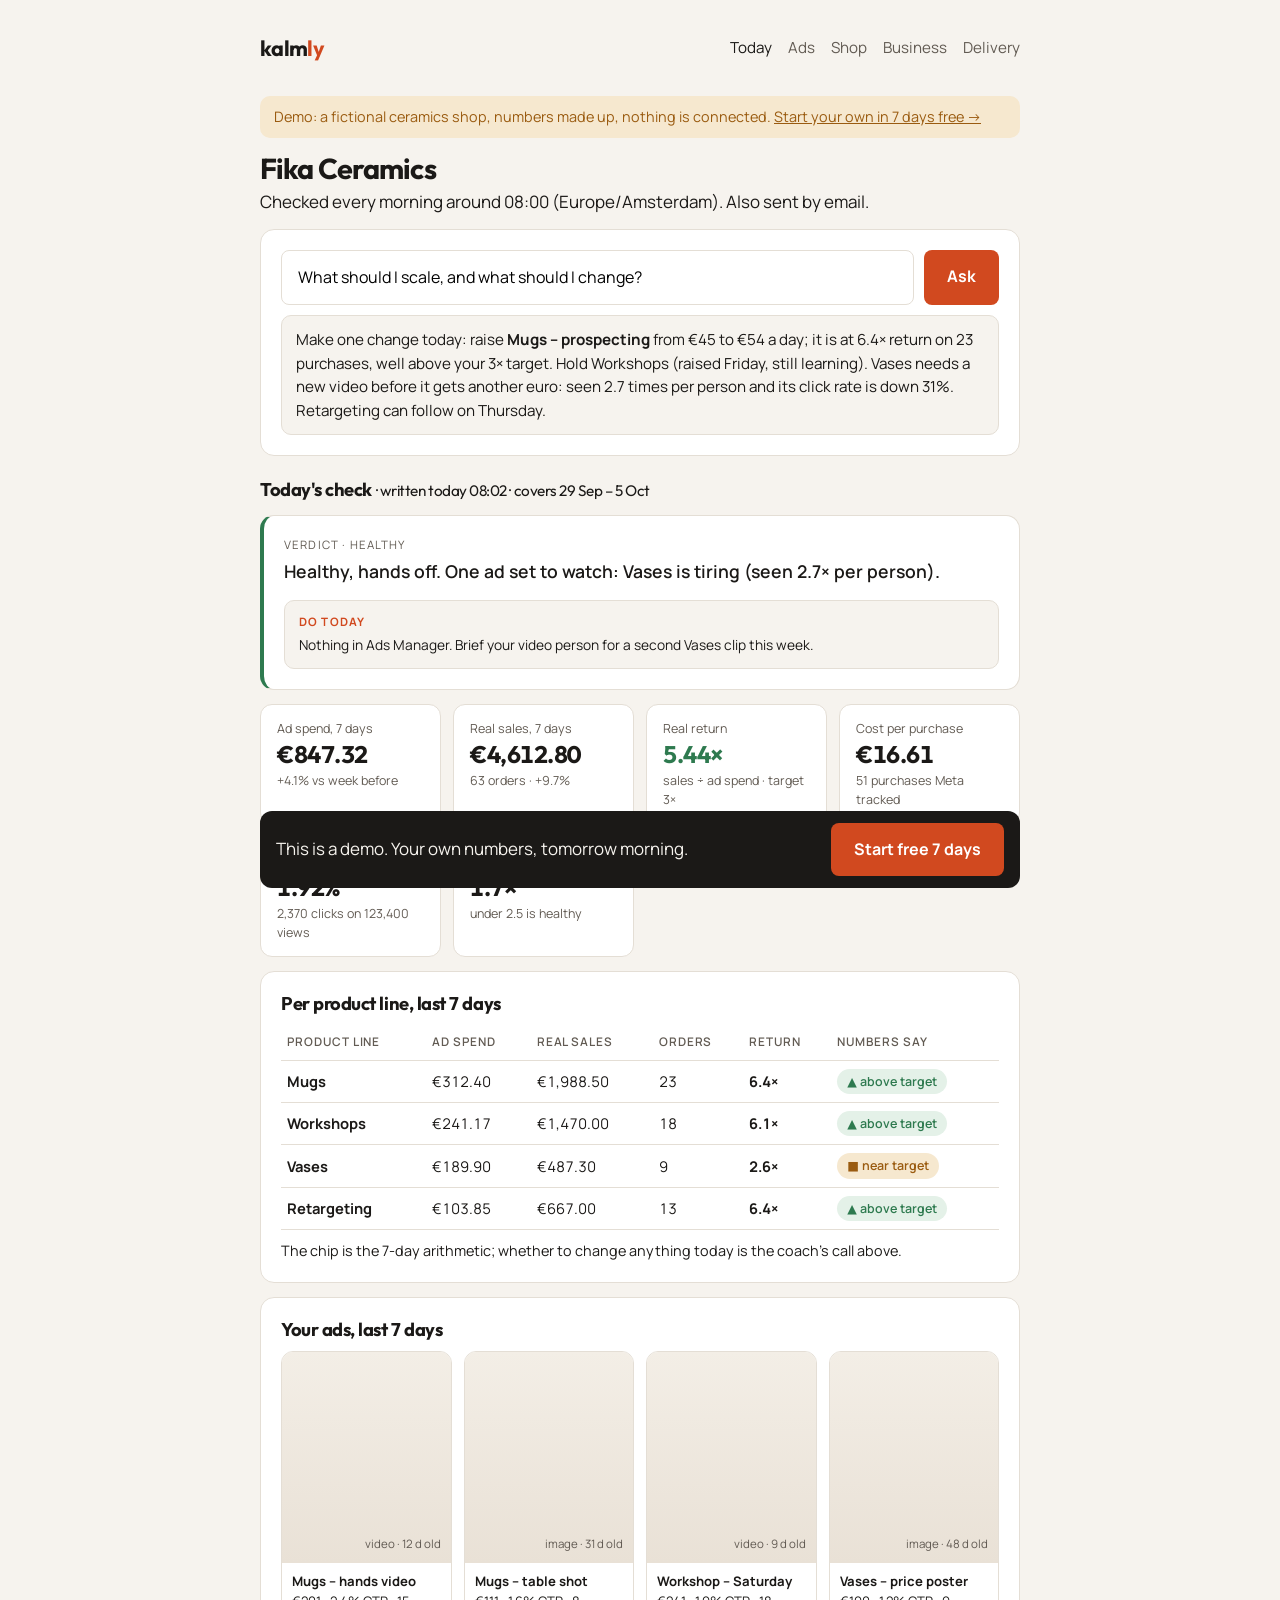
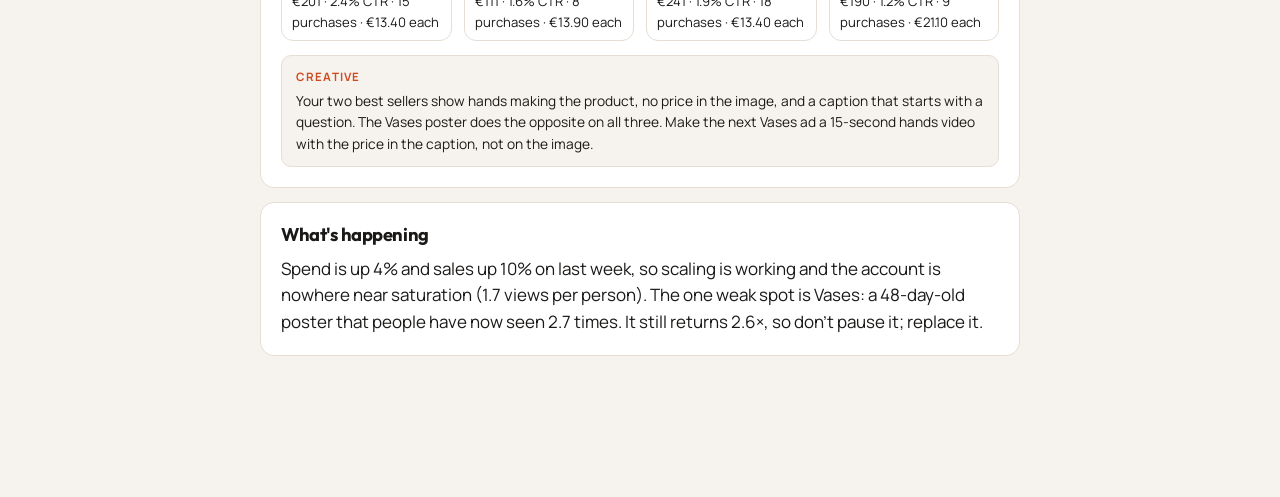
==== demo/index.html @ 550df894 "Product crops in feature blocks, morning email preview, demo dashboard page Co-Authored-By: Claude F" ====
<!doctype html>
<html lang="en"><head><meta charset="utf-8"><meta name="viewport" content="width=device-width,initial-scale=1">
<title>Demo dashboard — Kalmly</title><meta name="robots" content="noindex">
<link rel="icon" type="image/png" href="/favicon.png"><link rel="stylesheet" href="https://fonts.googleapis.com/css2?family=Outfit:wght@600;700&family=Manrope:wght@400;500;600;700&display=swap">
<style>
/* Mockup D: warm off-white + charcoal + one orange accent; restrained headline; a realistic, denser light dashboard as the product shot. Single-theme on purpose. */
:root{
  --paper:#F6F3EE;--card:#FFFFFF;--ink:#1B1917;--muted:#625B53;--rule:#E4DED5;--accent:#D1491F;--accent-ink:#FFFFFF;
  --ok:#2E7A4F;--ok-bg:#E4F1E8;--watch:#9A5B10;--watch-bg:#F6E8CF;--act:#A4362A;--act-bg:#F8DCD7;
  --display:"Outfit","Helvetica Neue",Arial,sans-serif;--body:"Manrope",-apple-system,"Segoe UI",system-ui,sans-serif;
  color-scheme:light;
}
*{box-sizing:border-box}
body{margin:0;background:var(--paper);color:var(--ink);font:17px/1.55 var(--body);padding-block:0 40px;padding-inline:20px}
.wrap{max-width:1080px;margin:0 auto}
a{color:inherit}
.note{font-size:.8rem;color:var(--muted);border-bottom:1px solid var(--rule);padding:10px 0;margin-bottom:8px;letter-spacing:.02em}
nav{display:flex;justify-content:space-between;align-items:center;padding:18px 0}
.logo{font:800 1.35rem var(--display);letter-spacing:-.02em;text-decoration:none}
.logo b{color:var(--accent)}
.logo{font-weight:700;letter-spacing:-.03em}
.navlinks{display:flex;gap:22px;align-items:center;font-size:.95rem;color:var(--muted)}
.navlinks a{text-decoration:none}
.btn{display:inline-block;padding:13px 22px;border-radius:8px;font-weight:700;text-decoration:none;font-size:1rem;border:1.5px solid transparent;white-space:nowrap}
.btn.primary{background:var(--accent);color:var(--accent-ink)}
.btn.quiet{border-color:var(--ink);color:var(--ink);background:transparent}
.btn.small{padding:9px 14px;font-size:.9rem}
h1,h2,h3{font-family:var(--display);letter-spacing:-.025em;line-height:1.05;margin:0;text-wrap:balance}
h1{font-size:clamp(2rem,4.6vw,3.3rem);font-weight:700;letter-spacing:-.03em;line-height:1.08}
h2{font-size:clamp(1.7rem,3.5vw,2.4rem);font-weight:700}
h3{font-size:1.15rem;font-weight:700;line-height:1.3}
.hero{display:grid;grid-template-columns:1.05fr 1fr;gap:40px;align-items:center;padding:36px 0 56px}
.hero .lead{font-size:1.12rem;color:var(--muted);max-width:36ch;margin:16px 0 24px}
.hero .lead strong{color:var(--ink);font-weight:600}
.hero .cta{display:flex;gap:12px;align-items:center;flex-wrap:wrap}
.hero small{display:block;color:var(--muted);margin-top:12px;font-size:.9rem}
/* the dashboard as the hero visual */
.dash{background:var(--card);border:1px solid var(--rule);border-radius:10px;padding:0;box-shadow:0 1px 2px rgba(27,25,23,.05);min-width:0;font-size:.86rem}
.dash .bar{display:flex;justify-content:space-between;align-items:center;padding:10px 14px;border-bottom:1px solid var(--rule);font-size:.8rem;color:var(--muted)}
.dash .bar b{font:700 .95rem var(--display);color:var(--ink);letter-spacing:-.02em}
.dash .sec{padding:12px 14px;border-bottom:1px solid var(--rule)}
.dash .sec:last-child{border-bottom:0}
.dash .lbl{font-size:.68rem;letter-spacing:.1em;text-transform:uppercase;color:var(--muted);margin-bottom:8px}
.stats{display:grid;grid-template-columns:repeat(4,1fr);gap:10px}
.stats .v{font-family:var(--display);font-weight:700;font-size:1.15rem;letter-spacing:-.02em;font-variant-numeric:tabular-nums;line-height:1.2}
.stats .k{font-size:.7rem;color:var(--muted)}
.stats .d{font-size:.7rem;font-variant-numeric:tabular-nums}
.up{color:var(--ok)}.down{color:var(--act)}.flat{color:var(--muted)}
.today{display:flex;gap:10px;align-items:flex-start}
.today .mark{width:18px;height:18px;border-radius:50%;background:var(--ok-bg);color:var(--ok);display:grid;place-items:center;font-size:.7rem;font-weight:700;flex:none;margin-top:2px}
.today b{display:block;font-size:.95rem}
.today p{margin:2px 0 0;color:var(--muted);font-size:.84rem;max-width:none}
.next{display:flex;justify-content:space-between;gap:10px;align-items:center;background:var(--paper);border:1px solid var(--rule);border-radius:8px;padding:8px 10px;margin-top:8px}
.next b{font-size:.86rem}
.next span{font-size:.74rem;color:var(--muted);font-variant-numeric:tabular-nums}
.dash .top{display:flex;justify-content:space-between;align-items:baseline;gap:10px;margin-bottom:12px}
.dash .top b{font-family:var(--display);font-size:1.05rem}
.dash .top span{font-size:.78rem;color:var(--muted)}
.verdict{border-left:4px solid var(--act);padding:10px 12px;background:var(--paper);border-radius:0 8px 8px 0;font-size:.92rem;line-height:1.4}
.verdict .lbl{display:block;font-size:.7rem;letter-spacing:.1em;text-transform:uppercase;color:var(--muted);margin-bottom:2px}
.tiles{display:grid;grid-template-columns:repeat(3,1fr);gap:8px;margin:12px 0}
.tile{border:1px solid var(--rule);border-radius:8px;padding:10px 12px;min-width:0}
.tile .k{font-size:.72rem;color:var(--muted)}
.tile .v{font-family:var(--display);font-size:1.35rem;font-weight:700;letter-spacing:-.02em;font-variant-numeric:tabular-nums;line-height:1.2}
.tile .s{font-size:.72rem;color:var(--muted)}
.tile.good .v{color:var(--ok)}
table{width:100%;border-collapse:collapse;font-size:.82rem;font-variant-numeric:tabular-nums}
td,th{text-align:left;padding:5px 4px;border-bottom:1px solid var(--rule);white-space:nowrap}
td.r,th.r{text-align:right}
th{font-size:.68rem;letter-spacing:.08em;text-transform:uppercase;color:var(--muted);font-weight:600}
.chip{display:inline-block;font-size:.72rem;padding:2px 8px;border-radius:999px;font-weight:600}
.chip.ok{background:var(--ok-bg);color:var(--ok)}.chip.watch{background:var(--watch-bg);color:var(--watch)}.chip.act{background:var(--act-bg);color:var(--act)}
.todo{margin-top:10px;font-size:.86rem;border-top:1px solid var(--rule);padding-top:10px}
.todo b{color:var(--accent);font-size:.7rem;letter-spacing:.1em;text-transform:uppercase;display:block;margin-bottom:2px}
/* sections */
section{padding:48px 0;border-top:1px solid var(--rule)}
.three{display:grid;grid-template-columns:repeat(3,1fr);gap:16px;margin-top:26px}
.three>div{background:var(--card);border:1px solid var(--rule);border-radius:14px;padding:24px 22px}
.ic{width:44px;height:44px;border-radius:10px;background:#F7E6DE;color:var(--accent);display:grid;place-items:center;margin-bottom:18px}
.ic svg{width:22px;height:22px}
.proofcard{background:var(--card);border:1px solid var(--rule);border-radius:16px;padding:32px 28px}
.proof .num{color:var(--accent)}
.three p{color:var(--muted);margin:8px 0 0;font-size:1rem;max-width:34ch}
.three .n{display:none}
.proof{display:grid;grid-template-columns:1.2fr repeat(3,1fr);gap:24px;align-items:end}
.proof p{color:var(--muted);margin:10px 0 0;max-width:40ch}
.num{font-family:var(--display);font-size:clamp(2.2rem,5vw,3.4rem);font-weight:800;letter-spacing:-.03em;line-height:1;font-variant-numeric:tabular-nums}
.lab{color:var(--muted);font-size:.95rem;margin-top:4px}
.steps{display:grid;grid-template-columns:repeat(3,1fr);gap:28px;margin-top:26px}
.steps p{color:var(--muted);margin:8px 0 0;font-size:1rem}
.pricing{display:grid;grid-template-columns:1.1fr .9fr;gap:36px;align-items:start}
.pricing .muted{color:var(--muted);max-width:44ch;margin-top:12px}
.price{background:var(--card);border:1px solid var(--rule);border-radius:12px;padding:26px}
.amount{font-family:var(--display);font-size:3rem;font-weight:800;letter-spacing:-.03em;line-height:1}
.amount small{font:500 1rem var(--body);color:var(--muted);letter-spacing:0}
.price ul{list-style:none;padding:0;margin:18px 0 22px}
.price li{padding:8px 0;border-top:1px solid var(--rule);font-size:.98rem}
.price li:first-child{border-top:0}
.alt{font-size:.88rem;color:var(--muted);margin:12px 0 0}
details{border-top:1px solid var(--rule);padding:14px 0}
summary{cursor:pointer;font-weight:600;font-family:var(--display);font-size:1.05rem}
details p{color:var(--muted);margin:8px 0 0;max-width:65ch}
.final{text-align:left;padding:56px 0}
footer{display:flex;justify-content:space-between;gap:12px;flex-wrap:wrap;color:var(--muted);font-size:.88rem;padding:24px 0;border-top:1px solid var(--rule)}

/* the demo conversation */
.q{display:flex;gap:10px;align-items:baseline;padding:4px 0 10px;font-size:.95rem}
.q .who{font-size:.68rem;letter-spacing:.1em;text-transform:uppercase;color:var(--muted);flex:none;width:34px}
.q .qt{font-weight:600}
#demo.animating .q .qt::after{content:"";display:inline-block;width:2px;height:1em;background:var(--ink);margin-left:2px;vertical-align:-2px;animation:blink 1s steps(1) infinite}
#demo.animating .q.done .qt::after{display:none}
.a{border-left:2px solid var(--rule);padding:4px 0 6px 12px;margin:0 0 14px 2px}
.a .ans{margin:10px 0 0;font-size:.9rem;max-width:none;color:var(--ink)}
.a table{margin-top:2px}
#demo.animating [data-step]{opacity:0;transform:translateY(4px);transition:opacity .35s ease,transform .35s ease}
#demo.animating [data-step].show{opacity:1;transform:none}
.replay{text-align:right;font-size:.78rem}
.replay a{color:var(--muted)}
@keyframes blink{50%{opacity:0}}
@media (prefers-reduced-motion:reduce){[data-step]{opacity:1;transform:none}.q .qt::after{display:none}}

@media (max-width:820px){.hero,.pricing{grid-template-columns:1fr}.three,.steps{grid-template-columns:1fr}.proof{grid-template-columns:1fr 1fr}.tiles{grid-template-columns:repeat(3,1fr)}.navlinks a:not(.btn){display:none}}
@media (max-width:480px){.tiles{grid-template-columns:1fr 1fr}}

.works{margin-top:18px;font-size:.88rem;color:var(--muted)}
.works span{display:inline-block;margin-left:10px;padding:2px 10px;border:1px solid var(--rule);border-radius:999px;color:var(--ink);font-weight:600;font-size:.82rem;background:var(--card)}
footer.big{display:block}
footer.big .cols{display:grid;grid-template-columns:repeat(3,1fr);gap:24px;padding-bottom:18px}
footer.big .cols b{display:block;color:var(--ink);margin-bottom:8px;font-family:var(--display)}
footer.big .cols a,footer.big .cols span{display:block;color:var(--muted);text-decoration:none;margin:4px 0;font-size:.92rem}
footer.big .cols a:hover{color:var(--ink)}
footer.big .bottom{border-top:1px solid var(--rule);padding-top:14px;font-size:.85rem;color:var(--muted)}
@media (max-width:820px){footer.big .cols{grid-template-columns:1fr}.works span{margin:6px 6px 0 0}}

.app{max-width:760px;margin:0 auto}
.topbar{display:flex;justify-content:space-between;align-items:center;padding:18px 0 10px;gap:12px;flex-wrap:wrap}
.topbar nav a{color:var(--muted);text-decoration:none;margin-left:16px;font-size:.95rem}.topbar nav a.on{color:var(--ink)}
.banner{background:#F6E8CF;color:#9A5B10;border-radius:10px;padding:10px 14px;font-size:.9rem;margin:8px 0 14px}
.card{background:var(--card);border:1px solid var(--rule);border-radius:14px;padding:20px;margin:14px 0}
.askf{display:flex;gap:10px}.askf input{flex:1;padding:14px 16px;border:1px solid var(--rule);border-radius:8px;font:inherit;font-size:1rem;background:#fff}
.askf .btn{margin:0}
.ans{background:var(--paper);border:1px solid var(--rule);border-radius:10px;padding:12px 14px;margin-top:10px;font-size:.95rem}
.vlabel{font-size:.72rem;text-transform:uppercase;letter-spacing:.1em;color:var(--muted)}
.verd{border-left:4px solid var(--ok)}.vtext{font-size:1.1rem;font-weight:600;margin:4px 0 0}
.todo{margin-top:14px;padding:12px 14px;border-radius:10px;background:var(--paper);border:1px solid var(--rule)}
.todo b{display:block;font-size:.72rem;text-transform:uppercase;letter-spacing:.1em;color:var(--accent);margin-bottom:4px}
.tiles{display:grid;grid-template-columns:repeat(auto-fill,minmax(160px,1fr));gap:12px;margin:14px 0}
.tile{background:var(--card);border:1px solid var(--rule);border-radius:12px;padding:14px 16px}
.tile .k{font-size:.78rem;color:var(--muted)}.tile .v{font:700 1.5rem/1.2 var(--display);letter-spacing:-.02em;margin:2px 0;font-variant-numeric:tabular-nums}.tile .s{font-size:.78rem;color:var(--muted)}
.tile.good .v{color:var(--ok)}
table.data{width:100%;border-collapse:collapse;font-size:.92rem;font-variant-numeric:tabular-nums}
table.data td,table.data th{text-align:left;padding:8px 6px;border-bottom:1px solid var(--rule);white-space:nowrap}
table.data th{font-size:.74rem;text-transform:uppercase;letter-spacing:.08em;color:var(--muted);font-weight:600}
.chip{display:inline-block;font-size:.78rem;padding:3px 10px;border-radius:999px;font-weight:600}
.chip.ok{background:var(--ok-bg);color:var(--ok)}.chip.watch{background:var(--watch-bg);color:var(--watch)}.chip.act{background:var(--act-bg);color:var(--act)}
.adgrid{display:grid;grid-template-columns:repeat(auto-fill,minmax(160px,1fr));gap:12px}
.ad{border:1px solid var(--rule);border-radius:12px;overflow:hidden}.ad .ph{aspect-ratio:4/5;background:linear-gradient(0deg,#E9E1D6,#F3EEE6);display:grid;place-items:end;padding:10px;font-size:.72rem;color:var(--muted)}
.ad .m{padding:8px 10px;font-size:.82rem}.ad .m b{display:block}
h2{font:700 1.15rem var(--display);margin:0 0 10px}
.sticky-cta{position:sticky;bottom:12px;background:var(--ink);color:var(--paper);border-radius:12px;padding:12px 16px;display:flex;justify-content:space-between;align-items:center;gap:12px;margin-top:24px}
.sticky-cta .btn{margin:0}
</style></head><body>
<div class="app">
<div class="topbar"><a class="logo" href="/">kalm<b>ly</b></a><nav><a class="on">Today</a><a>Ads</a><a>Shop</a><a>Business</a><a>Delivery</a></nav></div>
<div class="banner">Demo: a fictional ceramics shop, numbers made up, nothing is connected. <a href="/start" style="color:inherit">Start your own in 7 days free →</a></div>
<h1 style="font:700 1.8rem/1.15 var(--display);letter-spacing:-.03em;margin:8px 0 4px">Fika Ceramics</h1>
<p class="muted" style="margin:0 0 14px">Checked every morning around 08:00 (Europe/Amsterdam). Also sent by email.</p>

<div class="card">
  <div class="askf"><input value="What should I scale, and what should I change?" readonly><span class="btn primary">Ask</span></div>
  <div class="ans">Make one change today: raise <b>Mugs – prospecting</b> from €45 to €54 a day; it is at 6.4× return on 23 purchases, well above your 3× target. Hold Workshops (raised Friday, still learning). Vases needs a new video before it gets another euro: seen 2.7 times per person and its click rate is down 31%. Retargeting can follow on Thursday.</div>
</div>

<h2 style="margin-top:22px">Today's check <small class="muted" style="font-weight:400">· written today 08:02 · covers 29 Sep – 5 Oct</small></h2>
<div class="card verd"><div class="vlabel">Verdict · healthy</div><div class="vtext">Healthy, hands off. One ad set to watch: Vases is tiring (seen 2.7× per person).</div>
  <div class="todo"><b>Do today</b>Nothing in Ads Manager. Brief your video person for a second Vases clip this week.</div></div>

<div class="tiles">
  <div class="tile"><div class="k">Ad spend, 7 days</div><div class="v">€847.32</div><div class="s">+4.1% vs week before</div></div>
  <div class="tile"><div class="k">Real sales, 7 days</div><div class="v">€4,612.80</div><div class="s">63 orders · +9.7%</div></div>
  <div class="tile good"><div class="k">Real return</div><div class="v">5.44×</div><div class="s">sales ÷ ad spend · target 3×</div></div>
  <div class="tile"><div class="k">Cost per purchase</div><div class="v">€16.61</div><div class="s">51 purchases Meta tracked</div></div>
  <div class="tile"><div class="k">Click rate</div><div class="v">1.92%</div><div class="s">2,370 clicks on 123,400 views</div></div>
  <div class="tile"><div class="k">Times seen per person</div><div class="v">1.7×</div><div class="s">under 2.5 is healthy</div></div>
</div>

<div class="card"><h2>Per product line, last 7 days</h2>
<table class="data"><tr><th>Product line</th><th>Ad spend</th><th>Real sales</th><th>Orders</th><th>Return</th><th>Numbers say</th></tr>
<tr><td><b>Mugs</b></td><td>€312.40</td><td>€1,988.50</td><td>23</td><td><b>6.4×</b></td><td><span class="chip ok">▲ above target</span></td></tr>
<tr><td><b>Workshops</b></td><td>€241.17</td><td>€1,470.00</td><td>18</td><td><b>6.1×</b></td><td><span class="chip ok">▲ above target</span></td></tr>
<tr><td><b>Vases</b></td><td>€189.90</td><td>€487.30</td><td>9</td><td><b>2.6×</b></td><td><span class="chip watch">■ near target</span></td></tr>
<tr><td><b>Retargeting</b></td><td>€103.85</td><td>€667.00</td><td>13</td><td><b>6.4×</b></td><td><span class="chip ok">▲ above target</span></td></tr></table>
<p class="muted" style="font-size:.9rem;margin:10px 0 0">The chip is the 7-day arithmetic; whether to change anything today is the coach's call above.</p></div>

<div class="card"><h2>Your ads, last 7 days</h2>
<div class="adgrid">
  <div class="ad"><div class="ph">video · 12 d old</div><div class="m"><b>Mugs – hands video</b>€201 · 2.4% CTR · 15 purchases · €13.40 each</div></div>
  <div class="ad"><div class="ph">image · 31 d old</div><div class="m"><b>Mugs – table shot</b>€111 · 1.6% CTR · 8 purchases · €13.90 each</div></div>
  <div class="ad"><div class="ph">video · 9 d old</div><div class="m"><b>Workshop – Saturday</b>€241 · 1.9% CTR · 18 purchases · €13.40 each</div></div>
  <div class="ad"><div class="ph">image · 48 d old</div><div class="m"><b>Vases – price poster</b>€190 · 1.2% CTR · 9 purchases · €21.10 each</div></div>
</div>
<div class="todo" style="margin-top:14px"><b>Creative</b>Your two best sellers show hands making the product, no price in the image, and a caption that starts with a question. The Vases poster does the opposite on all three. Make the next Vases ad a 15-second hands video with the price in the caption, not on the image.</div></div>

<div class="card"><h2>What's happening</h2><p style="margin:0">Spend is up 4% and sales up 10% on last week, so scaling is working and the account is nowhere near saturation (1.7 views per person). The one weak spot is Vases: a 48-day-old poster that people have now seen 2.7 times. It still returns 2.6×, so don't pause it; replace it.</p></div>

<div class="sticky-cta"><span>This is a demo. Your own numbers, tomorrow morning.</span><a class="btn primary" href="/start">Start free 7 days</a></div>
</div>
<script>(function(){var h=location.hostname;if(h.endsWith("kalmly.io")&&h.indexOf("app.")!==0||h.endsWith("github.io")){document.querySelectorAll('a[href^="/start"]').forEach(function(a){a.href="https://app.kalmly.io"+a.getAttribute("href");});}})();</script>
</body></html>
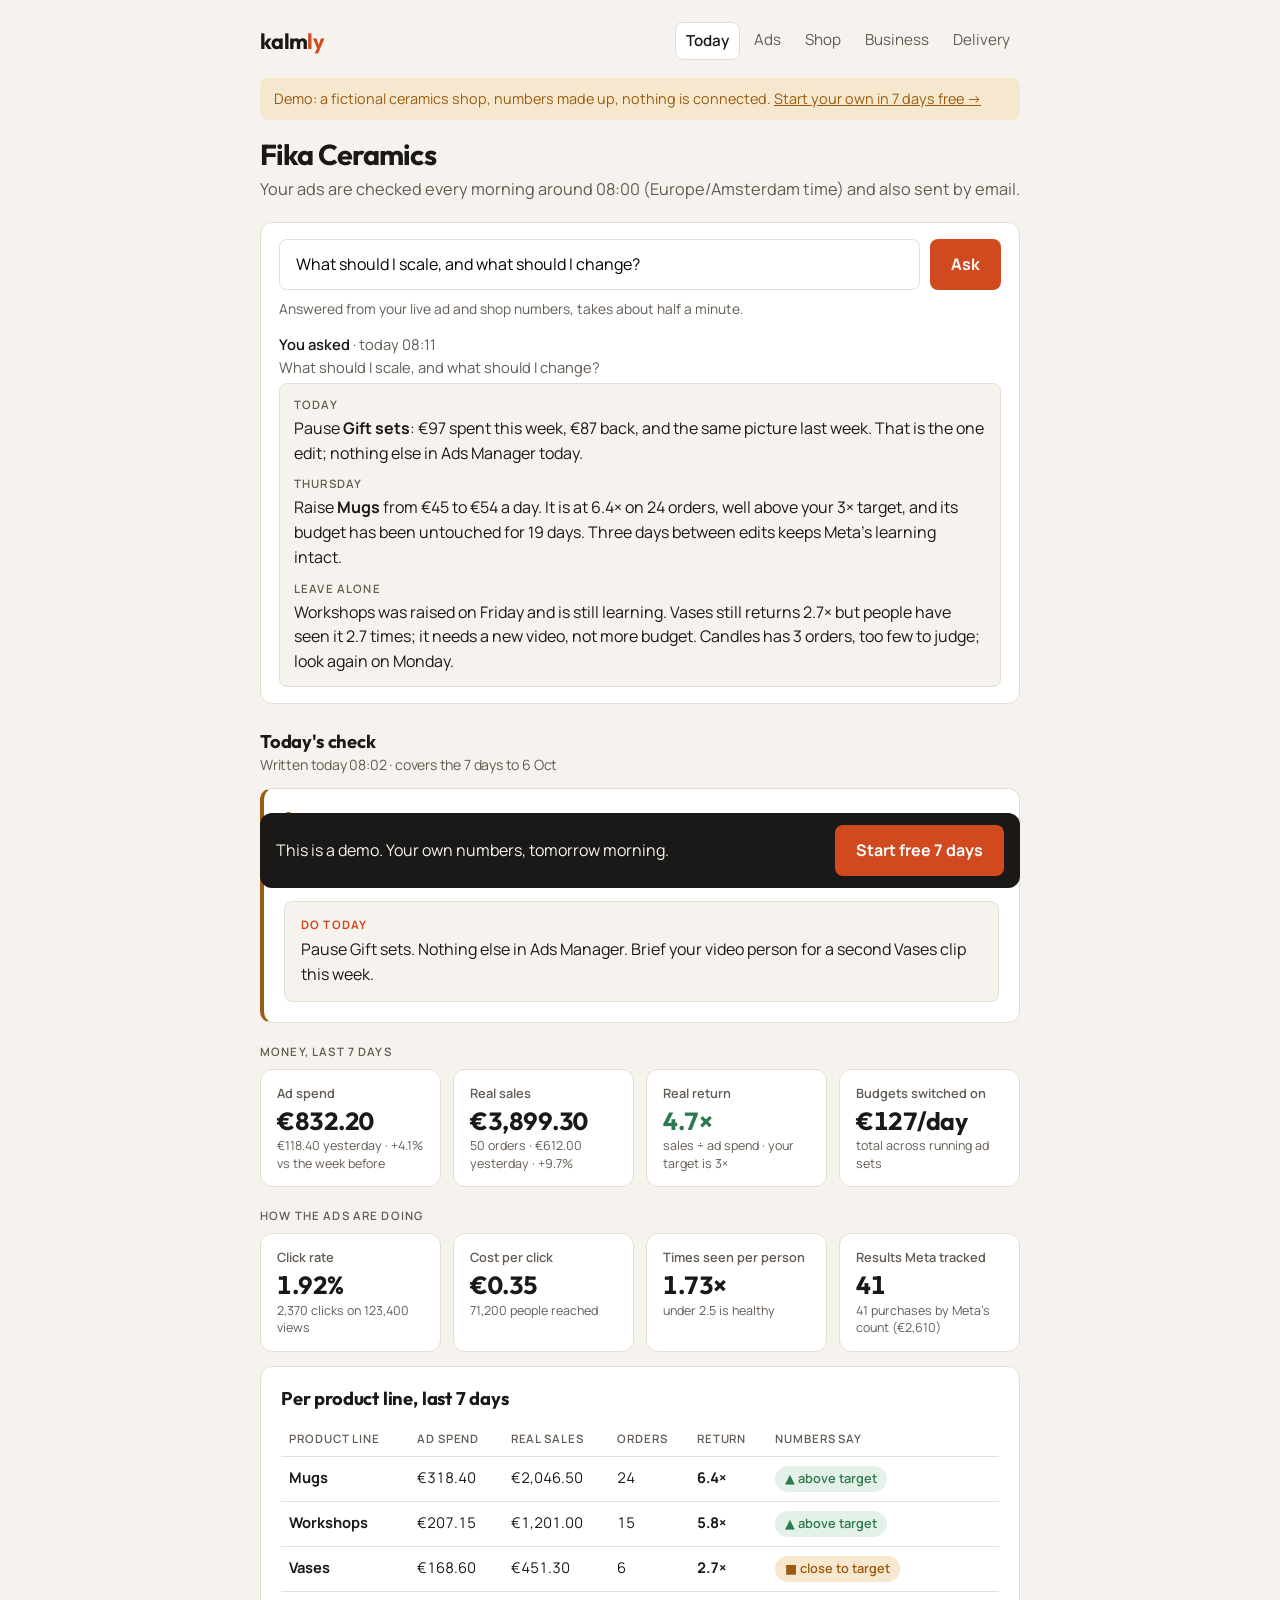
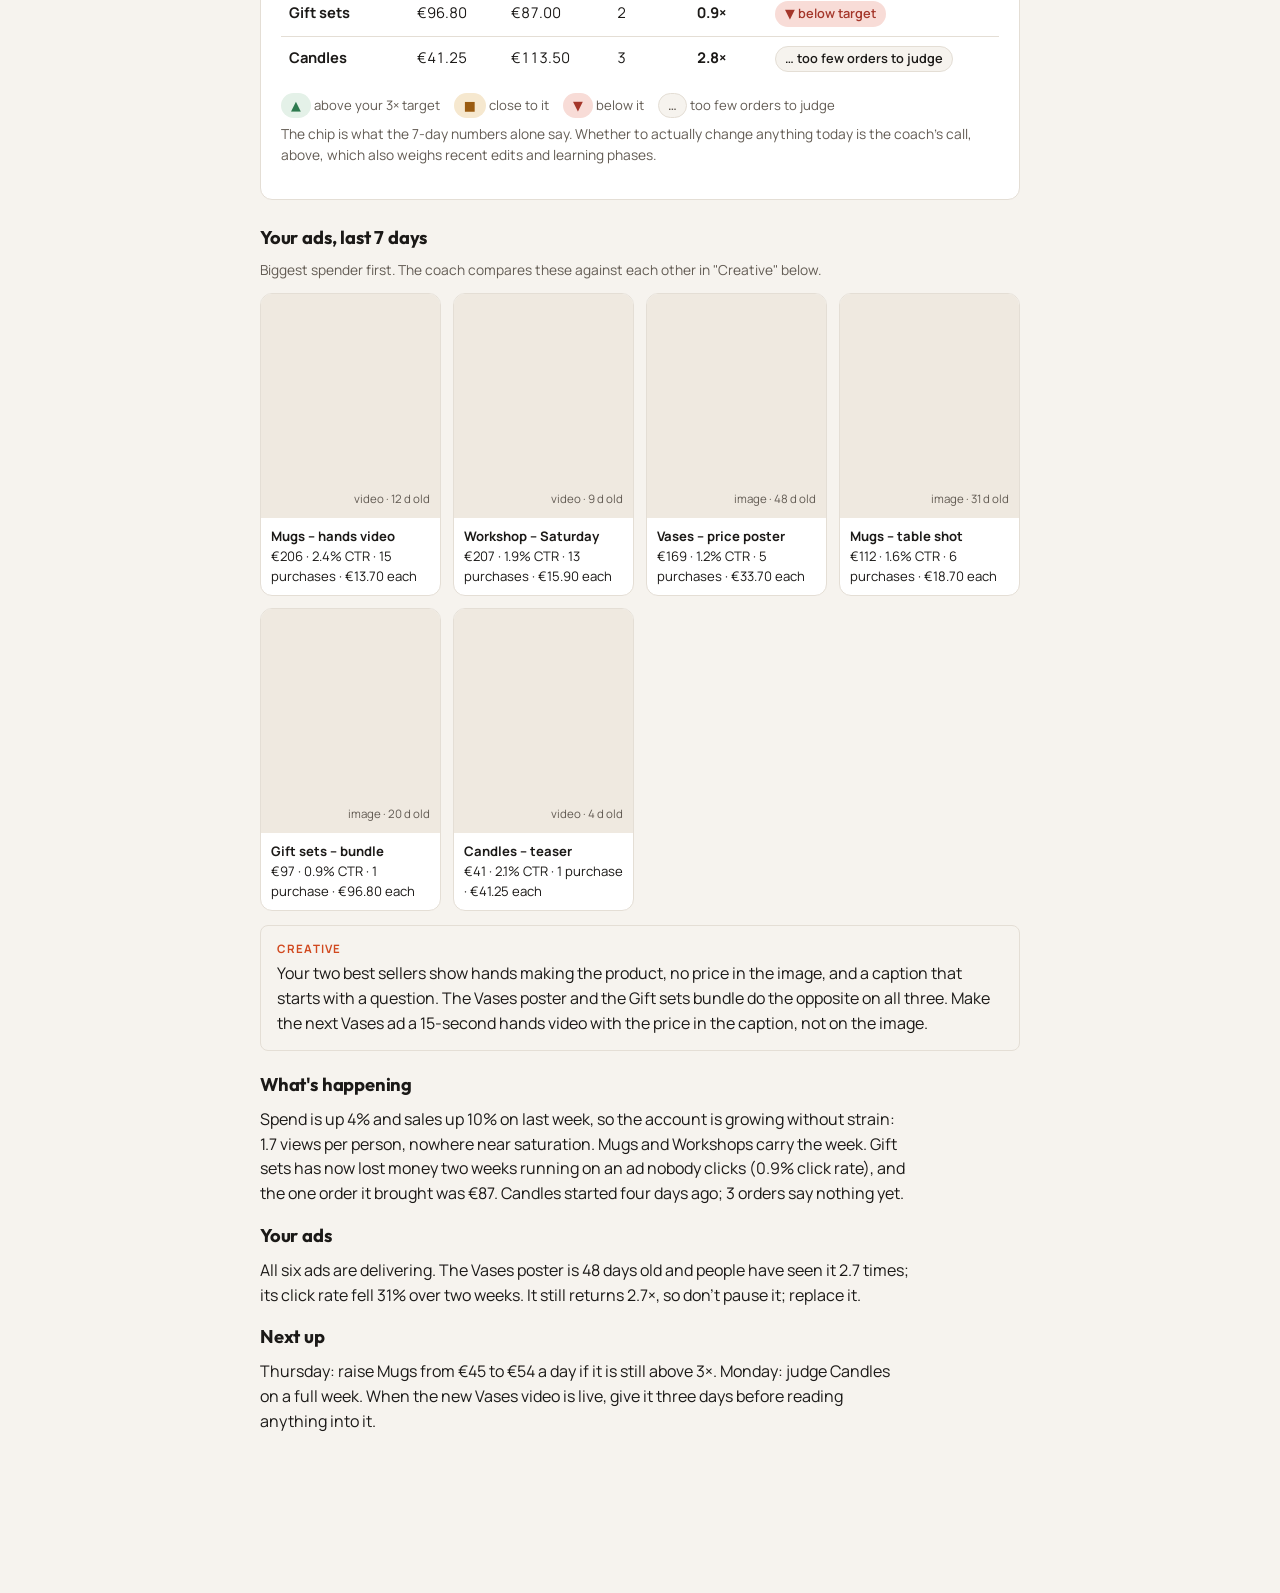
==== commit e16eaccf: "Design audit round 2: Today-page hero, real proof chart, merged how-it-works, pricing tables, FAQ He" ====
--- a/demo/index.html
+++ b/demo/index.html
@@ -3,207 +3,155 @@
 <title>Demo dashboard — Kalmly</title><meta name="robots" content="noindex">
 <link rel="icon" type="image/png" href="/favicon.png"><link rel="stylesheet" href="https://fonts.googleapis.com/css2?family=Outfit:wght@600;700&family=Manrope:wght@400;500;600;700&display=swap">
 <style>
-/* Mockup D: warm off-white + charcoal + one orange accent; restrained headline; a realistic, denser light dashboard as the product shot. Single-theme on purpose. */
+/* Same look as the app: warm paper, charcoal, one orange accent. Two radius tokens only: 8px controls, 12px cards. */
 :root{
   --paper:#F6F3EE;--card:#FFFFFF;--ink:#1B1917;--muted:#625B53;--rule:#E4DED5;--accent:#D1491F;--accent-ink:#FFFFFF;
   --ok:#2E7A4F;--ok-bg:#E4F1E8;--watch:#9A5B10;--watch-bg:#F6E8CF;--act:#A4362A;--act-bg:#F8DCD7;
+  --r-ctl:8px;--r-card:12px;
   --display:"Outfit","Helvetica Neue",Arial,sans-serif;--body:"Manrope",-apple-system,"Segoe UI",system-ui,sans-serif;
   color-scheme:light;
 }
 *{box-sizing:border-box}
-body{margin:0;background:var(--paper);color:var(--ink);font:17px/1.55 var(--body);padding-block:0 40px;padding-inline:20px}
-.wrap{max-width:1080px;margin:0 auto}
+body{margin:0;background:var(--paper);color:var(--ink);font:16px/1.55 var(--body);padding:0 16px 60px;overflow-x:hidden}
 a{color:inherit}
-.note{font-size:.8rem;color:var(--muted);border-bottom:1px solid var(--rule);padding:10px 0;margin-bottom:8px;letter-spacing:.02em}
-nav{display:flex;justify-content:space-between;align-items:center;padding:18px 0}
-.logo{font:800 1.35rem var(--display);letter-spacing:-.02em;text-decoration:none}
+.logo{font:700 1.35rem var(--display);letter-spacing:-.03em;text-decoration:none}
 .logo b{color:var(--accent)}
-.logo{font-weight:700;letter-spacing:-.03em}
-.navlinks{display:flex;gap:22px;align-items:center;font-size:.95rem;color:var(--muted)}
-.navlinks a{text-decoration:none}
-.btn{display:inline-block;padding:13px 22px;border-radius:8px;font-weight:700;text-decoration:none;font-size:1rem;border:1.5px solid transparent;white-space:nowrap}
+.btn{display:inline-block;padding:12px 20px;border-radius:var(--r-ctl);font-weight:700;text-decoration:none;font-size:1rem;border:1.5px solid transparent;white-space:nowrap}
 .btn.primary{background:var(--accent);color:var(--accent-ink)}
-.btn.quiet{border-color:var(--ink);color:var(--ink);background:transparent}
-.btn.small{padding:9px 14px;font-size:.9rem}
-h1,h2,h3{font-family:var(--display);letter-spacing:-.025em;line-height:1.05;margin:0;text-wrap:balance}
-h1{font-size:clamp(2rem,4.6vw,3.3rem);font-weight:700;letter-spacing:-.03em;line-height:1.08}
-h2{font-size:clamp(1.7rem,3.5vw,2.4rem);font-weight:700}
-h3{font-size:1.15rem;font-weight:700;line-height:1.3}
-.hero{display:grid;grid-template-columns:1.05fr 1fr;gap:40px;align-items:center;padding:36px 0 56px}
-.hero .lead{font-size:1.12rem;color:var(--muted);max-width:36ch;margin:16px 0 24px}
-.hero .lead strong{color:var(--ink);font-weight:600}
-.hero .cta{display:flex;gap:12px;align-items:center;flex-wrap:wrap}
-.hero small{display:block;color:var(--muted);margin-top:12px;font-size:.9rem}
-/* the dashboard as the hero visual */
-.dash{background:var(--card);border:1px solid var(--rule);border-radius:10px;padding:0;box-shadow:0 1px 2px rgba(27,25,23,.05);min-width:0;font-size:.86rem}
-.dash .bar{display:flex;justify-content:space-between;align-items:center;padding:10px 14px;border-bottom:1px solid var(--rule);font-size:.8rem;color:var(--muted)}
-.dash .bar b{font:700 .95rem var(--display);color:var(--ink);letter-spacing:-.02em}
-.dash .sec{padding:12px 14px;border-bottom:1px solid var(--rule)}
-.dash .sec:last-child{border-bottom:0}
-.dash .lbl{font-size:.68rem;letter-spacing:.1em;text-transform:uppercase;color:var(--muted);margin-bottom:8px}
-.stats{display:grid;grid-template-columns:repeat(4,1fr);gap:10px}
-.stats .v{font-family:var(--display);font-weight:700;font-size:1.15rem;letter-spacing:-.02em;font-variant-numeric:tabular-nums;line-height:1.2}
-.stats .k{font-size:.7rem;color:var(--muted)}
-.stats .d{font-size:.7rem;font-variant-numeric:tabular-nums}
-.up{color:var(--ok)}.down{color:var(--act)}.flat{color:var(--muted)}
-.today{display:flex;gap:10px;align-items:flex-start}
-.today .mark{width:18px;height:18px;border-radius:50%;background:var(--ok-bg);color:var(--ok);display:grid;place-items:center;font-size:.7rem;font-weight:700;flex:none;margin-top:2px}
-.today b{display:block;font-size:.95rem}
-.today p{margin:2px 0 0;color:var(--muted);font-size:.84rem;max-width:none}
-.next{display:flex;justify-content:space-between;gap:10px;align-items:center;background:var(--paper);border:1px solid var(--rule);border-radius:8px;padding:8px 10px;margin-top:8px}
-.next b{font-size:.86rem}
-.next span{font-size:.74rem;color:var(--muted);font-variant-numeric:tabular-nums}
-.dash .top{display:flex;justify-content:space-between;align-items:baseline;gap:10px;margin-bottom:12px}
-.dash .top b{font-family:var(--display);font-size:1.05rem}
-.dash .top span{font-size:.78rem;color:var(--muted)}
-.verdict{border-left:4px solid var(--act);padding:10px 12px;background:var(--paper);border-radius:0 8px 8px 0;font-size:.92rem;line-height:1.4}
-.verdict .lbl{display:block;font-size:.7rem;letter-spacing:.1em;text-transform:uppercase;color:var(--muted);margin-bottom:2px}
-.tiles{display:grid;grid-template-columns:repeat(3,1fr);gap:8px;margin:12px 0}
-.tile{border:1px solid var(--rule);border-radius:8px;padding:10px 12px;min-width:0}
-.tile .k{font-size:.72rem;color:var(--muted)}
-.tile .v{font-family:var(--display);font-size:1.35rem;font-weight:700;letter-spacing:-.02em;font-variant-numeric:tabular-nums;line-height:1.2}
-.tile .s{font-size:.72rem;color:var(--muted)}
-.tile.good .v{color:var(--ok)}
-table{width:100%;border-collapse:collapse;font-size:.82rem;font-variant-numeric:tabular-nums}
-td,th{text-align:left;padding:5px 4px;border-bottom:1px solid var(--rule);white-space:nowrap}
-td.r,th.r{text-align:right}
-th{font-size:.68rem;letter-spacing:.08em;text-transform:uppercase;color:var(--muted);font-weight:600}
-.chip{display:inline-block;font-size:.72rem;padding:2px 8px;border-radius:999px;font-weight:600}
-.chip.ok{background:var(--ok-bg);color:var(--ok)}.chip.watch{background:var(--watch-bg);color:var(--watch)}.chip.act{background:var(--act-bg);color:var(--act)}
-.todo{margin-top:10px;font-size:.86rem;border-top:1px solid var(--rule);padding-top:10px}
-.todo b{color:var(--accent);font-size:.7rem;letter-spacing:.1em;text-transform:uppercase;display:block;margin-bottom:2px}
-/* sections */
-section{padding:48px 0;border-top:1px solid var(--rule)}
-.three{display:grid;grid-template-columns:repeat(3,1fr);gap:16px;margin-top:26px}
-.three>div{background:var(--card);border:1px solid var(--rule);border-radius:14px;padding:24px 22px}
-.ic{width:44px;height:44px;border-radius:10px;background:#F7E6DE;color:var(--accent);display:grid;place-items:center;margin-bottom:18px}
-.ic svg{width:22px;height:22px}
-.proofcard{background:var(--card);border:1px solid var(--rule);border-radius:16px;padding:32px 28px}
-.proof .num{color:var(--accent)}
-.three p{color:var(--muted);margin:8px 0 0;font-size:1rem;max-width:34ch}
-.three .n{display:none}
-.proof{display:grid;grid-template-columns:1.2fr repeat(3,1fr);gap:24px;align-items:end}
-.proof p{color:var(--muted);margin:10px 0 0;max-width:40ch}
-.num{font-family:var(--display);font-size:clamp(2.2rem,5vw,3.4rem);font-weight:800;letter-spacing:-.03em;line-height:1;font-variant-numeric:tabular-nums}
-.lab{color:var(--muted);font-size:.95rem;margin-top:4px}
-.steps{display:grid;grid-template-columns:repeat(3,1fr);gap:28px;margin-top:26px}
-.steps p{color:var(--muted);margin:8px 0 0;font-size:1rem}
-.pricing{display:grid;grid-template-columns:1.1fr .9fr;gap:36px;align-items:start}
-.pricing .muted{color:var(--muted);max-width:44ch;margin-top:12px}
-.price{background:var(--card);border:1px solid var(--rule);border-radius:12px;padding:26px}
-.amount{font-family:var(--display);font-size:3rem;font-weight:800;letter-spacing:-.03em;line-height:1}
-.amount small{font:500 1rem var(--body);color:var(--muted);letter-spacing:0}
-.price ul{list-style:none;padding:0;margin:18px 0 22px}
-.price li{padding:8px 0;border-top:1px solid var(--rule);font-size:.98rem}
-.price li:first-child{border-top:0}
-.alt{font-size:.88rem;color:var(--muted);margin:12px 0 0}
-details{border-top:1px solid var(--rule);padding:14px 0}
-summary{cursor:pointer;font-weight:600;font-family:var(--display);font-size:1.05rem}
-details p{color:var(--muted);margin:8px 0 0;max-width:65ch}
-.final{text-align:left;padding:56px 0}
-footer{display:flex;justify-content:space-between;gap:12px;flex-wrap:wrap;color:var(--muted);font-size:.88rem;padding:24px 0;border-top:1px solid var(--rule)}
-
-/* the demo conversation */
-.q{display:flex;gap:10px;align-items:baseline;padding:4px 0 10px;font-size:.95rem}
-.q .who{font-size:.68rem;letter-spacing:.1em;text-transform:uppercase;color:var(--muted);flex:none;width:34px}
-.q .qt{font-weight:600}
-#demo.animating .q .qt::after{content:"";display:inline-block;width:2px;height:1em;background:var(--ink);margin-left:2px;vertical-align:-2px;animation:blink 1s steps(1) infinite}
-#demo.animating .q.done .qt::after{display:none}
-.a{border-left:2px solid var(--rule);padding:4px 0 6px 12px;margin:0 0 14px 2px}
-.a .ans{margin:10px 0 0;font-size:.9rem;max-width:none;color:var(--ink)}
-.a table{margin-top:2px}
-#demo.animating [data-step]{opacity:0;transform:translateY(4px);transition:opacity .35s ease,transform .35s ease}
-#demo.animating [data-step].show{opacity:1;transform:none}
-.replay{text-align:right;font-size:.78rem}
-.replay a{color:var(--muted)}
-@keyframes blink{50%{opacity:0}}
-@media (prefers-reduced-motion:reduce){[data-step]{opacity:1;transform:none}.q .qt::after{display:none}}
-
-@media (max-width:820px){.hero,.pricing{grid-template-columns:1fr}.three,.steps{grid-template-columns:1fr}.proof{grid-template-columns:1fr 1fr}.tiles{grid-template-columns:repeat(3,1fr)}.navlinks a:not(.btn){display:none}}
-@media (max-width:480px){.tiles{grid-template-columns:1fr 1fr}}
-
-.works{margin-top:18px;font-size:.88rem;color:var(--muted)}
-.works span{display:inline-block;margin-left:10px;padding:2px 10px;border:1px solid var(--rule);border-radius:999px;color:var(--ink);font-weight:600;font-size:.82rem;background:var(--card)}
-footer.big{display:block}
-footer.big .cols{display:grid;grid-template-columns:repeat(3,1fr);gap:24px;padding-bottom:18px}
-footer.big .cols b{display:block;color:var(--ink);margin-bottom:8px;font-family:var(--display)}
-footer.big .cols a,footer.big .cols span{display:block;color:var(--muted);text-decoration:none;margin:4px 0;font-size:.92rem}
-footer.big .cols a:hover{color:var(--ink)}
-footer.big .bottom{border-top:1px solid var(--rule);padding-top:14px;font-size:.85rem;color:var(--muted)}
-@media (max-width:820px){footer.big .cols{grid-template-columns:1fr}.works span{margin:6px 6px 0 0}}
-
+.muted{color:var(--muted)}
 .app{max-width:760px;margin:0 auto}
-.topbar{display:flex;justify-content:space-between;align-items:center;padding:18px 0 10px;gap:12px;flex-wrap:wrap}
-.topbar nav a{color:var(--muted);text-decoration:none;margin-left:16px;font-size:.95rem}.topbar nav a.on{color:var(--ink)}
-.banner{background:#F6E8CF;color:#9A5B10;border-radius:10px;padding:10px 14px;font-size:.9rem;margin:8px 0 14px}
-.card{background:var(--card);border:1px solid var(--rule);border-radius:14px;padding:20px;margin:14px 0}
-.askf{display:flex;gap:10px}.askf input{flex:1;padding:14px 16px;border:1px solid var(--rule);border-radius:8px;font:inherit;font-size:1rem;background:#fff}
+.topbar{display:flex;justify-content:space-between;align-items:center;padding:22px 0 10px;gap:12px;flex-wrap:wrap}
+.topbar nav{display:flex;gap:4px;flex-wrap:wrap}
+.topbar nav a{color:var(--muted);text-decoration:none;font-size:.95rem;padding:6px 10px;border-radius:var(--r-ctl);white-space:nowrap}
+.topbar nav a.on{color:var(--ink);background:var(--card);border:1px solid var(--rule);font-weight:600}
+.banner{background:var(--watch-bg);color:var(--watch);border-radius:var(--r-ctl);padding:10px 14px;font-size:.9rem;margin:8px 0 14px}
+h1{font:700 1.8rem/1.15 var(--display);letter-spacing:-.03em;margin:18px 0 6px}
+h2{font:700 1.15rem/1.3 var(--display);letter-spacing:-.01em;margin:0 0 10px}
+p.lead{color:var(--muted);margin:0 0 20px;font-size:1.02rem}
+.sub{font-size:.72rem;text-transform:uppercase;letter-spacing:.1em;color:var(--muted);margin:20px 0 8px;font-weight:600}
+.card{background:var(--card);border:1px solid var(--rule);border-radius:var(--r-card);padding:20px;margin:14px 0}
+.card.ask{padding:16px 18px}
+.askf{display:flex;gap:10px}.askf input{flex:1;padding:12px 16px;border:1px solid var(--rule);border-radius:var(--r-ctl);font:inherit;font-size:1rem;background:#fff;min-width:0}
 .askf .btn{margin:0}
-.ans{background:var(--paper);border:1px solid var(--rule);border-radius:10px;padding:12px 14px;margin-top:10px;font-size:.95rem}
-.vlabel{font-size:.72rem;text-transform:uppercase;letter-spacing:.1em;color:var(--muted)}
-.verd{border-left:4px solid var(--ok)}.vtext{font-size:1.1rem;font-weight:600;margin:4px 0 0}
-.todo{margin-top:14px;padding:12px 14px;border-radius:10px;background:var(--paper);border:1px solid var(--rule)}
+.hint{margin:8px 0 0;font-size:.86rem;color:var(--muted)}
+.chat{margin-top:14px}
+.chat .q{color:var(--muted);margin:12px 0 4px;font-size:.92rem}.chat .q b{color:var(--ink);font-weight:600}
+.chat .a{background:var(--paper);border:1px solid var(--rule);border-radius:var(--r-ctl);padding:12px 14px;line-height:1.55}
+.chat .a p{margin:0 0 10px}.chat .a p:last-child{margin-bottom:0}
+.alabel{display:block;font-size:.72rem;text-transform:uppercase;letter-spacing:.1em;color:var(--muted);font-weight:600;margin-bottom:2px}
+.sechead{display:flex;justify-content:space-between;align-items:center;gap:12px;flex-wrap:wrap;margin-top:26px}
+.sechead h2{margin:0}.sechead .meta{display:block;font-weight:400;font-family:var(--body);font-size:.88rem;color:var(--muted);margin-top:2px}
+.verdict{border-left:4px solid var(--watch)}
+.vlabel{font-size:.72rem;text-transform:uppercase;letter-spacing:.1em;color:var(--watch);font-weight:600}
+.vlabel .dot{display:inline-block;width:9px;height:9px;border-radius:50%;background:var(--watch);margin-right:6px;vertical-align:1px}
+.vtext{font-size:1.15rem;font-weight:600;margin:6px 0 0;line-height:1.4}
+.todo{margin-top:16px;padding:14px 16px;border-radius:var(--r-ctl);background:var(--paper);border:1px solid var(--rule)}
 .todo b{display:block;font-size:.72rem;text-transform:uppercase;letter-spacing:.1em;color:var(--accent);margin-bottom:4px}
-.tiles{display:grid;grid-template-columns:repeat(auto-fill,minmax(160px,1fr));gap:12px;margin:14px 0}
-.tile{background:var(--card);border:1px solid var(--rule);border-radius:12px;padding:14px 16px}
-.tile .k{font-size:.78rem;color:var(--muted)}.tile .v{font:700 1.5rem/1.2 var(--display);letter-spacing:-.02em;margin:2px 0;font-variant-numeric:tabular-nums}.tile .s{font-size:.78rem;color:var(--muted)}
-.tile.good .v{color:var(--ok)}
+.tiles{display:grid;grid-template-columns:repeat(auto-fill,minmax(170px,1fr));gap:12px;margin:8px 0 14px}
+.tile{background:var(--card);border:1px solid var(--rule);border-radius:var(--r-card);padding:14px 16px;min-width:0}
+.tile .k{font-size:.8rem;color:var(--muted);font-weight:600}.tile .v{font:700 1.55rem/1.2 var(--display);letter-spacing:-.02em;margin:2px 0;font-variant-numeric:tabular-nums}.tile .s{font-size:.78rem;color:var(--muted);line-height:1.4}
+.tile.good .v{color:var(--ok)}.tile.bad .v{color:var(--act)}
 table.data{width:100%;border-collapse:collapse;font-size:.92rem;font-variant-numeric:tabular-nums}
-table.data td,table.data th{text-align:left;padding:8px 6px;border-bottom:1px solid var(--rule);white-space:nowrap}
-table.data th{font-size:.74rem;text-transform:uppercase;letter-spacing:.08em;color:var(--muted);font-weight:600}
-.chip{display:inline-block;font-size:.78rem;padding:3px 10px;border-radius:999px;font-weight:600}
-.chip.ok{background:var(--ok-bg);color:var(--ok)}.chip.watch{background:var(--watch-bg);color:var(--watch)}.chip.act{background:var(--act-bg);color:var(--act)}
+table.data td,table.data th{text-align:left;padding:9px 8px;border-bottom:1px solid var(--rule);white-space:nowrap;vertical-align:top}
+table.data tr:last-child td{border-bottom:0}
+table.data th{font-size:.72rem;text-transform:uppercase;letter-spacing:.08em;color:var(--muted);font-weight:600}
+.tag{display:inline-block;padding:2px 9px;border-radius:999px;font-size:.8rem;background:var(--paper);border:1px solid var(--rule);white-space:nowrap;font-weight:600}
+.tag.ok{background:var(--ok-bg);color:var(--ok);border-color:transparent}.tag.warn{background:var(--watch-bg);color:var(--watch);border-color:transparent}.tag.bad{background:var(--act-bg);color:var(--act);border-color:transparent}
+.legend{display:flex;flex-wrap:wrap;gap:6px 14px;font-size:.82rem;color:var(--muted);margin:12px 0 0;align-items:center}
+.help{display:block;color:var(--muted);font-size:.86rem;margin-top:6px;line-height:1.5}
 .adgrid{display:grid;grid-template-columns:repeat(auto-fill,minmax(160px,1fr));gap:12px}
-.ad{border:1px solid var(--rule);border-radius:12px;overflow:hidden}.ad .ph{aspect-ratio:4/5;background:linear-gradient(0deg,#E9E1D6,#F3EEE6);display:grid;place-items:end;padding:10px;font-size:.72rem;color:var(--muted)}
+.ad{border:1px solid var(--rule);border-radius:var(--r-card);overflow:hidden;background:var(--card)}.ad .ph{aspect-ratio:4/5;background:#EFE9E0;display:grid;place-items:end;padding:10px;font-size:.72rem;color:var(--muted)}
 .ad .m{padding:8px 10px;font-size:.82rem}.ad .m b{display:block}
-h2{font:700 1.15rem var(--display);margin:0 0 10px}
-.sticky-cta{position:sticky;bottom:12px;background:var(--ink);color:var(--paper);border-radius:12px;padding:12px 16px;display:flex;justify-content:space-between;align-items:center;gap:12px;margin-top:24px}
+.story{margin:22px 0 0}
+.story h2{margin-top:18px}
+.story p{margin:0 0 12px;max-width:65ch}
+.sticky-cta{position:sticky;bottom:12px;background:var(--ink);color:var(--paper);border-radius:var(--r-card);padding:12px 16px;display:flex;justify-content:space-between;align-items:center;gap:12px;margin-top:24px;flex-wrap:wrap}
 .sticky-cta .btn{margin:0}
+@media (max-width:560px){
+  .card{padding:16px}
+  .askf{flex-direction:column}
+  .tiles{grid-template-columns:repeat(2,minmax(0,1fr));gap:10px}.tile{padding:12px 13px}.tile .v{font-size:1.35rem}
+  table.stack thead{display:none}
+  table.stack tr{display:block;padding:10px 0;border-bottom:1px solid var(--rule)}
+  table.stack tr:last-child{border-bottom:0}
+  table.stack td{display:flex;justify-content:space-between;align-items:baseline;gap:12px;border:0;padding:3px 0;white-space:normal}
+  table.stack td::before{content:attr(data-label);color:var(--muted);font-size:.78rem;text-transform:uppercase;letter-spacing:.06em;flex:none}
+  table.stack td.main{display:block;font-size:1rem;padding-bottom:4px}
+  table.stack td.main::before{display:none}
+}
 </style></head><body>
 <div class="app">
 <div class="topbar"><a class="logo" href="/">kalm<b>ly</b></a><nav><a class="on">Today</a><a>Ads</a><a>Shop</a><a>Business</a><a>Delivery</a></nav></div>
 <div class="banner">Demo: a fictional ceramics shop, numbers made up, nothing is connected. <a href="/start" style="color:inherit">Start your own in 7 days free →</a></div>
-<h1 style="font:700 1.8rem/1.15 var(--display);letter-spacing:-.03em;margin:8px 0 4px">Fika Ceramics</h1>
-<p class="muted" style="margin:0 0 14px">Checked every morning around 08:00 (Europe/Amsterdam). Also sent by email.</p>
+<h1>Fika Ceramics</h1>
+<p class="lead">Your ads are checked every morning around 08:00 (Europe/Amsterdam time) and also sent by email.</p>
 
-<div class="card">
-  <div class="askf"><input value="What should I scale, and what should I change?" readonly><span class="btn primary">Ask</span></div>
-  <div class="ans">Make one change today: raise <b>Mugs – prospecting</b> from €45 to €54 a day; it is at 6.4× return on 23 purchases, well above your 3× target. Hold Workshops (raised Friday, still learning). Vases needs a new video before it gets another euro: seen 2.7 times per person and its click rate is down 31%. Retargeting can follow on Thursday.</div>
+<div class="card ask">
+  <div class="askf"><input value="What should I scale, and what should I change?" readonly aria-label="Ask about your ads"><span class="btn primary">Ask</span></div>
+  <p class="hint">Answered from your live ad and shop numbers, takes about half a minute.</p>
+  <div class="chat">
+    <div class="q"><b>You asked</b> · today 08:11<br>What should I scale, and what should I change?</div>
+    <div class="a">
+      <p><span class="alabel">Today</span>Pause <b>Gift sets</b>: €97 spent this week, €87 back, and the same picture last week. That is the one edit; nothing else in Ads Manager today.</p>
+      <p><span class="alabel">Thursday</span>Raise <b>Mugs</b> from €45 to €54 a day. It is at 6.4× on 24 orders, well above your 3× target, and its budget has been untouched for 19 days. Three days between edits keeps Meta's learning intact.</p>
+      <p><span class="alabel">Leave alone</span>Workshops was raised on Friday and is still learning. Vases still returns 2.7× but people have seen it 2.7 times; it needs a new video, not more budget. Candles has 3 orders, too few to judge; look again on Monday.</p>
+    </div>
+  </div>
 </div>
 
-<h2 style="margin-top:22px">Today's check <small class="muted" style="font-weight:400">· written today 08:02 · covers 29 Sep – 5 Oct</small></h2>
-<div class="card verd"><div class="vlabel">Verdict · healthy</div><div class="vtext">Healthy, hands off. One ad set to watch: Vases is tiring (seen 2.7× per person).</div>
-  <div class="todo"><b>Do today</b>Nothing in Ads Manager. Brief your video person for a second Vases clip this week.</div></div>
+<div class="sechead"><h2>Today's check<span class="meta">Written today 08:02 · covers the 7 days to 6 Oct</span></h2></div>
+<div class="card verdict"><div class="vlabel"><span class="dot"></span>Verdict · keep an eye on it</div><div class="vtext">4.7× overall, above your 3× target. Gift sets lost money this week (€97 in, €87 back) and Vases is tiring (seen 2.7× per person).</div>
+  <div class="todo"><b>Do today</b>Pause Gift sets. Nothing else in Ads Manager. Brief your video person for a second Vases clip this week.</div></div>
 
+<p class="sub">Money, last 7 days</p>
 <div class="tiles">
-  <div class="tile"><div class="k">Ad spend, 7 days</div><div class="v">€847.32</div><div class="s">+4.1% vs week before</div></div>
-  <div class="tile"><div class="k">Real sales, 7 days</div><div class="v">€4,612.80</div><div class="s">63 orders · +9.7%</div></div>
-  <div class="tile good"><div class="k">Real return</div><div class="v">5.44×</div><div class="s">sales ÷ ad spend · target 3×</div></div>
-  <div class="tile"><div class="k">Cost per purchase</div><div class="v">€16.61</div><div class="s">51 purchases Meta tracked</div></div>
+  <div class="tile"><div class="k">Ad spend</div><div class="v">€832.20</div><div class="s">€118.40 yesterday · +4.1% vs the week before</div></div>
+  <div class="tile"><div class="k">Real sales</div><div class="v">€3,899.30</div><div class="s">50 orders · €612.00 yesterday · +9.7%</div></div>
+  <div class="tile good"><div class="k">Real return</div><div class="v">4.7×</div><div class="s">sales ÷ ad spend · your target is 3×</div></div>
+  <div class="tile"><div class="k">Budgets switched on</div><div class="v">€127/day</div><div class="s">total across running ad sets</div></div>
+</div>
+<p class="sub">How the ads are doing</p>
+<div class="tiles">
   <div class="tile"><div class="k">Click rate</div><div class="v">1.92%</div><div class="s">2,370 clicks on 123,400 views</div></div>
-  <div class="tile"><div class="k">Times seen per person</div><div class="v">1.7×</div><div class="s">under 2.5 is healthy</div></div>
+  <div class="tile"><div class="k">Cost per click</div><div class="v">€0.35</div><div class="s">71,200 people reached</div></div>
+  <div class="tile"><div class="k">Times seen per person</div><div class="v">1.73×</div><div class="s">under 2.5 is healthy</div></div>
+  <div class="tile"><div class="k">Results Meta tracked</div><div class="v">41</div><div class="s">41 purchases by Meta's count (€2,610)</div></div>
 </div>
 
 <div class="card"><h2>Per product line, last 7 days</h2>
-<table class="data"><tr><th>Product line</th><th>Ad spend</th><th>Real sales</th><th>Orders</th><th>Return</th><th>Numbers say</th></tr>
-<tr><td><b>Mugs</b></td><td>€312.40</td><td>€1,988.50</td><td>23</td><td><b>6.4×</b></td><td><span class="chip ok">▲ above target</span></td></tr>
-<tr><td><b>Workshops</b></td><td>€241.17</td><td>€1,470.00</td><td>18</td><td><b>6.1×</b></td><td><span class="chip ok">▲ above target</span></td></tr>
-<tr><td><b>Vases</b></td><td>€189.90</td><td>€487.30</td><td>9</td><td><b>2.6×</b></td><td><span class="chip watch">■ near target</span></td></tr>
-<tr><td><b>Retargeting</b></td><td>€103.85</td><td>€667.00</td><td>13</td><td><b>6.4×</b></td><td><span class="chip ok">▲ above target</span></td></tr></table>
-<p class="muted" style="font-size:.9rem;margin:10px 0 0">The chip is the 7-day arithmetic; whether to change anything today is the coach's call above.</p></div>
+<table class="data stack"><thead><tr><th>Product line</th><th>Ad spend</th><th>Real sales</th><th>Orders</th><th>Return</th><th>Numbers say</th></tr></thead>
+<tbody>
+<tr><td class="main"><b>Mugs</b></td><td data-label="Ad spend">€318.40</td><td data-label="Real sales">€2,046.50</td><td data-label="Orders">24</td><td data-label="Return"><b>6.4×</b></td><td data-label="Numbers say"><span class="tag ok">▲ above target</span></td></tr>
+<tr><td class="main"><b>Workshops</b></td><td data-label="Ad spend">€207.15</td><td data-label="Real sales">€1,201.00</td><td data-label="Orders">15</td><td data-label="Return"><b>5.8×</b></td><td data-label="Numbers say"><span class="tag ok">▲ above target</span></td></tr>
+<tr><td class="main"><b>Vases</b></td><td data-label="Ad spend">€168.60</td><td data-label="Real sales">€451.30</td><td data-label="Orders">6</td><td data-label="Return"><b>2.7×</b></td><td data-label="Numbers say"><span class="tag warn">■ close to target</span></td></tr>
+<tr><td class="main"><b>Gift sets</b></td><td data-label="Ad spend">€96.80</td><td data-label="Real sales">€87.00</td><td data-label="Orders">2</td><td data-label="Return"><b>0.9×</b></td><td data-label="Numbers say"><span class="tag bad">▼ below target</span></td></tr>
+<tr><td class="main"><b>Candles</b></td><td data-label="Ad spend">€41.25</td><td data-label="Real sales">€113.50</td><td data-label="Orders">3</td><td data-label="Return"><b>2.8×</b></td><td data-label="Numbers say"><span class="tag">… too few orders to judge</span></td></tr>
+</tbody></table>
+<div class="legend"><span><span class="tag ok">▲</span> above your 3× target</span><span><span class="tag warn">■</span> close to it</span><span><span class="tag bad">▼</span> below it</span><span><span class="tag">…</span> too few orders to judge</span></div>
+<p class="help">The chip is what the 7-day numbers alone say. Whether to actually change anything today is the coach's call, above, which also weighs recent edits and learning phases.</p></div>
 
-<div class="card"><h2>Your ads, last 7 days</h2>
+<h2 style="margin-top:26px">Your ads, last 7 days</h2>
+<p class="help" style="margin:0 0 12px">Biggest spender first. The coach compares these against each other in "Creative" below.</p>
 <div class="adgrid">
-  <div class="ad"><div class="ph">video · 12 d old</div><div class="m"><b>Mugs – hands video</b>€201 · 2.4% CTR · 15 purchases · €13.40 each</div></div>
-  <div class="ad"><div class="ph">image · 31 d old</div><div class="m"><b>Mugs – table shot</b>€111 · 1.6% CTR · 8 purchases · €13.90 each</div></div>
-  <div class="ad"><div class="ph">video · 9 d old</div><div class="m"><b>Workshop – Saturday</b>€241 · 1.9% CTR · 18 purchases · €13.40 each</div></div>
-  <div class="ad"><div class="ph">image · 48 d old</div><div class="m"><b>Vases – price poster</b>€190 · 1.2% CTR · 9 purchases · €21.10 each</div></div>
+  <div class="ad"><div class="ph">video · 12 d old</div><div class="m"><b>Mugs – hands video</b>€206 · 2.4% CTR · 15 purchases · €13.70 each</div></div>
+  <div class="ad"><div class="ph">video · 9 d old</div><div class="m"><b>Workshop – Saturday</b>€207 · 1.9% CTR · 13 purchases · €15.90 each</div></div>
+  <div class="ad"><div class="ph">image · 48 d old</div><div class="m"><b>Vases – price poster</b>€169 · 1.2% CTR · 5 purchases · €33.70 each</div></div>
+  <div class="ad"><div class="ph">image · 31 d old</div><div class="m"><b>Mugs – table shot</b>€112 · 1.6% CTR · 6 purchases · €18.70 each</div></div>
+  <div class="ad"><div class="ph">image · 20 d old</div><div class="m"><b>Gift sets – bundle</b>€97 · 0.9% CTR · 1 purchase · €96.80 each</div></div>
+  <div class="ad"><div class="ph">video · 4 d old</div><div class="m"><b>Candles – teaser</b>€41 · 2.1% CTR · 1 purchase · €41.25 each</div></div>
 </div>
-<div class="todo" style="margin-top:14px"><b>Creative</b>Your two best sellers show hands making the product, no price in the image, and a caption that starts with a question. The Vases poster does the opposite on all three. Make the next Vases ad a 15-second hands video with the price in the caption, not on the image.</div></div>
+<div class="todo" style="margin-top:14px"><b>Creative</b>Your two best sellers show hands making the product, no price in the image, and a caption that starts with a question. The Vases poster and the Gift sets bundle do the opposite on all three. Make the next Vases ad a 15-second hands video with the price in the caption, not on the image.</div>
 
-<div class="card"><h2>What's happening</h2><p style="margin:0">Spend is up 4% and sales up 10% on last week, so scaling is working and the account is nowhere near saturation (1.7 views per person). The one weak spot is Vases: a 48-day-old poster that people have now seen 2.7 times. It still returns 2.6×, so don't pause it; replace it.</p></div>
+<div class="story">
+  <h2>What's happening</h2>
+  <p>Spend is up 4% and sales up 10% on last week, so the account is growing without strain: 1.7 views per person, nowhere near saturation. Mugs and Workshops carry the week. Gift sets has now lost money two weeks running on an ad nobody clicks (0.9% click rate), and the one order it brought was €87. Candles started four days ago; 3 orders say nothing yet.</p>
+  <h2>Your ads</h2>
+  <p>All six ads are delivering. The Vases poster is 48 days old and people have seen it 2.7 times; its click rate fell 31% over two weeks. It still returns 2.7×, so don't pause it; replace it.</p>
+  <h2>Next up</h2>
+  <p>Thursday: raise Mugs from €45 to €54 a day if it is still above 3×. Monday: judge Candles on a full week. When the new Vases video is live, give it three days before reading anything into it.</p>
+</div>
 
 <div class="sticky-cta"><span>This is a demo. Your own numbers, tomorrow morning.</span><a class="btn primary" href="/start">Start free 7 days</a></div>
 </div>
 <script>(function(){var h=location.hostname;if(h.endsWith("kalmly.io")&&h.indexOf("app.")!==0||h.endsWith("github.io")){document.querySelectorAll('a[href^="/start"]').forEach(function(a){a.href="https://app.kalmly.io"+a.getAttribute("href");});}})();</script>
-</body></html>+</body></html>
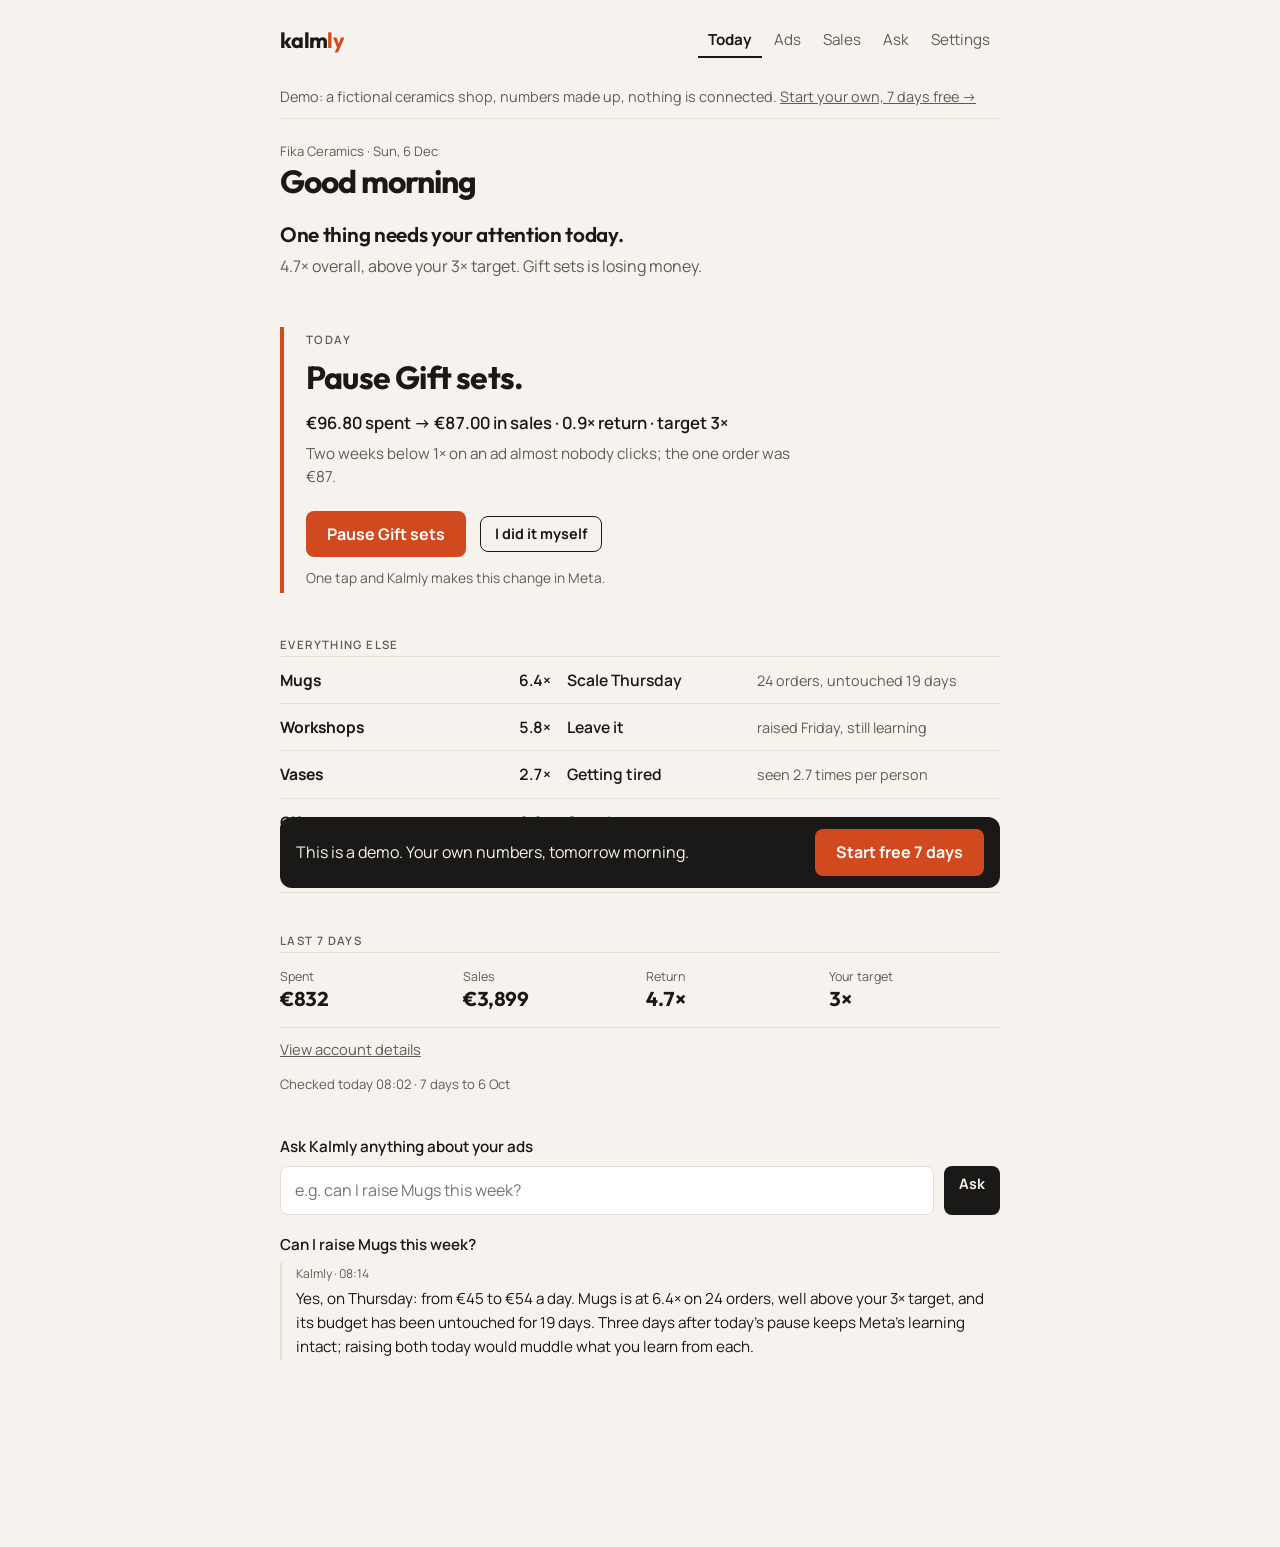
==== commit eef2dfb9: "Home hero and demo mirror the new Today page Greeting, state line, one action with the orange marker" ====
--- a/demo/index.html
+++ b/demo/index.html
@@ -3,74 +3,92 @@
 <title>Demo dashboard — Kalmly</title><meta name="robots" content="noindex">
 <link rel="icon" type="image/png" href="/favicon.png"><link rel="stylesheet" href="https://fonts.googleapis.com/css2?family=Outfit:wght@600;700&family=Manrope:wght@400;500;600;700&display=swap">
 <style>
-/* Same look as the app: warm paper, charcoal, one orange accent. Two radius tokens only: 8px controls, 12px cards. */
+/* Same look as the app: an editorial briefing on warm paper. Orange only on the marker beside today's action and the primary button. */
 :root{
   --paper:#F6F3EE;--card:#FFFFFF;--ink:#1B1917;--muted:#625B53;--rule:#E4DED5;--accent:#D1491F;--accent-ink:#FFFFFF;
-  --ok:#2E7A4F;--ok-bg:#E4F1E8;--watch:#9A5B10;--watch-bg:#F6E8CF;--act:#A4362A;--act-bg:#F8DCD7;
   --r-ctl:8px;--r-card:12px;
   --display:"Outfit","Helvetica Neue",Arial,sans-serif;--body:"Manrope",-apple-system,"Segoe UI",system-ui,sans-serif;
   color-scheme:light;
 }
 *{box-sizing:border-box}
-body{margin:0;background:var(--paper);color:var(--ink);font:16px/1.55 var(--body);padding:0 16px 60px;overflow-x:hidden}
+body{margin:0;background:var(--paper);color:var(--ink);font:16px/1.55 var(--body);padding:0 16px 72px;overflow-x:hidden}
 a{color:inherit}
 .logo{font:700 1.35rem var(--display);letter-spacing:-.03em;text-decoration:none}
 .logo b{color:var(--accent)}
-.btn{display:inline-block;padding:12px 20px;border-radius:var(--r-ctl);font-weight:700;text-decoration:none;font-size:1rem;border:1.5px solid transparent;white-space:nowrap}
+.btn{display:inline-block;padding:12px 20px;border-radius:var(--r-ctl);font-weight:700;text-decoration:none;font-size:1rem;border:1.5px solid transparent;white-space:nowrap;line-height:1.3}
 .btn.primary{background:var(--accent);color:var(--accent-ink)}
+.btn.ink{background:var(--ink);color:var(--paper)}
+.btn.ghost{background:transparent;border-color:var(--ink);color:var(--ink)}
+.btn.small{padding:8px 14px;font-size:.9rem}
 .muted{color:var(--muted)}
-.app{max-width:760px;margin:0 auto}
+.app{max-width:720px;margin:0 auto}
 .topbar{display:flex;justify-content:space-between;align-items:center;padding:22px 0 10px;gap:12px;flex-wrap:wrap}
-.topbar nav{display:flex;gap:4px;flex-wrap:wrap}
-.topbar nav a{color:var(--muted);text-decoration:none;font-size:.95rem;padding:6px 10px;border-radius:var(--r-ctl);white-space:nowrap}
-.topbar nav a.on{color:var(--ink);background:var(--card);border:1px solid var(--rule);font-weight:600}
-.banner{background:var(--watch-bg);color:var(--watch);border-radius:var(--r-ctl);padding:10px 14px;font-size:.9rem;margin:8px 0 14px}
-h1{font:700 1.8rem/1.15 var(--display);letter-spacing:-.03em;margin:18px 0 6px}
-h2{font:700 1.15rem/1.3 var(--display);letter-spacing:-.01em;margin:0 0 10px}
-p.lead{color:var(--muted);margin:0 0 20px;font-size:1.02rem}
-.sub{font-size:.72rem;text-transform:uppercase;letter-spacing:.1em;color:var(--muted);margin:20px 0 8px;font-weight:600}
-.card{background:var(--card);border:1px solid var(--rule);border-radius:var(--r-card);padding:20px;margin:14px 0}
-.card.ask{padding:16px 18px}
-.askf{display:flex;gap:10px}.askf input{flex:1;padding:12px 16px;border:1px solid var(--rule);border-radius:var(--r-ctl);font:inherit;font-size:1rem;background:#fff;min-width:0}
-.askf .btn{margin:0}
-.hint{margin:8px 0 0;font-size:.86rem;color:var(--muted)}
-.chat{margin-top:14px}
-.chat .q{color:var(--muted);margin:12px 0 4px;font-size:.92rem}.chat .q b{color:var(--ink);font-weight:600}
-.chat .a{background:var(--paper);border:1px solid var(--rule);border-radius:var(--r-ctl);padding:12px 14px;line-height:1.55}
+.topbar nav{display:flex;gap:2px;flex-wrap:wrap}
+.topbar nav a{color:var(--muted);text-decoration:none;font-size:.95rem;padding:6px 10px;white-space:nowrap}
+.topbar nav a.on{color:var(--ink);font-weight:700;border-bottom:2px solid var(--ink);padding-bottom:4px}
+.banner{color:var(--muted);border-bottom:1px solid var(--rule);padding:10px 0;font-size:.9rem;margin:8px 0 0}
+.topline{font-size:.82rem;color:var(--muted);margin:22px 0 2px}
+h1{font:700 2rem/1.15 var(--display);letter-spacing:-.03em;margin:0 0 20px}
+.state{font:600 1.3rem/1.35 var(--display);letter-spacing:-.015em;margin:0 0 6px;max-width:34ch}
+.health{color:var(--muted);margin:0;max-width:60ch}
+.today{margin:48px 0 44px;padding:4px 0 4px 22px;border-left:4px solid var(--accent)}
+.today .label{font-size:.72rem;text-transform:uppercase;letter-spacing:.12em;color:var(--muted);font-weight:600;margin-bottom:10px}
+.today .action{font:700 2rem/1.15 var(--display);letter-spacing:-.025em;margin:0 0 14px;max-width:24ch}
+.today .evidence{font-size:1.05rem;font-weight:600;margin:0 0 6px;font-variant-numeric:tabular-nums}
+.today .reason{color:var(--muted);font-size:.95rem;margin:0;max-width:56ch}
+.moves{display:flex;flex-wrap:wrap;gap:10px 14px;align-items:center;margin-top:22px}
+.moves .help{flex-basis:100%;margin:0;font-size:.86rem;color:var(--muted)}
+h2.k{font:600 .72rem var(--body);text-transform:uppercase;letter-spacing:.12em;color:var(--muted);margin:0 0 4px}
+.rows{border-top:1px solid var(--rule);margin-bottom:40px}
+.row{display:grid;grid-template-columns:minmax(120px,1.1fr) 64px minmax(110px,1fr) 1.4fr;gap:6px 16px;align-items:baseline;padding:11px 0;border-bottom:1px solid var(--rule);font-size:.98rem}
+.row .name{font-weight:700}.row .ret{font-variant-numeric:tabular-nums;font-weight:600;text-align:right}.row .lab{font-weight:600}.row .why{color:var(--muted);font-size:.9rem}
+.acct .nums{display:grid;grid-template-columns:repeat(4,1fr);gap:12px;border-top:1px solid var(--rule);border-bottom:1px solid var(--rule);padding:14px 0}
+.acct .nums small{display:block;font-size:.78rem;color:var(--muted)}
+.acct .nums b{font:700 1.25rem/1.2 var(--display);letter-spacing:-.02em;font-variant-numeric:tabular-nums;white-space:nowrap}
+.acct .more{margin:10px 0 0;font-size:.92rem}.acct .more a{color:var(--muted)}
+.checked{font-size:.82rem;color:var(--muted);margin:14px 0 40px}
+.ask{margin:0 0 44px}
+.ask label{display:block;font-size:.95rem;font-weight:600;margin:0 0 8px}
+.askrow{display:flex;gap:10px}
+.askrow input{flex:1;padding:11px 14px;border:1px solid var(--rule);border-radius:var(--r-ctl);font:inherit;font-size:1rem;background:var(--card);min-width:0;color:var(--ink)}
+.chat{margin-top:18px}
+.chat .q{font-weight:600;margin:16px 0 6px;font-size:.95rem}
+.chat .a{border-left:2px solid var(--rule);padding:2px 0 2px 14px;line-height:1.55;font-size:.95rem}
+.chat .ahead{font-size:.76rem;color:var(--muted);margin-bottom:4px}
 .chat .a p{margin:0 0 10px}.chat .a p:last-child{margin-bottom:0}
 .alabel{display:block;font-size:.72rem;text-transform:uppercase;letter-spacing:.1em;color:var(--muted);font-weight:600;margin-bottom:2px}
-.sechead{display:flex;justify-content:space-between;align-items:center;gap:12px;flex-wrap:wrap;margin-top:26px}
-.sechead h2{margin:0}.sechead .meta{display:block;font-weight:400;font-family:var(--body);font-size:.88rem;color:var(--muted);margin-top:2px}
-.verdict{border-left:4px solid var(--watch)}
-.vlabel{font-size:.72rem;text-transform:uppercase;letter-spacing:.1em;color:var(--watch);font-weight:600}
-.vlabel .dot{display:inline-block;width:9px;height:9px;border-radius:50%;background:var(--watch);margin-right:6px;vertical-align:1px}
-.vtext{font-size:1.15rem;font-weight:600;margin:6px 0 0;line-height:1.4}
-.todo{margin-top:16px;padding:14px 16px;border-radius:var(--r-ctl);background:var(--paper);border:1px solid var(--rule)}
-.todo b{display:block;font-size:.72rem;text-transform:uppercase;letter-spacing:.1em;color:var(--accent);margin-bottom:4px}
-.tiles{display:grid;grid-template-columns:repeat(auto-fill,minmax(170px,1fr));gap:12px;margin:8px 0 14px}
-.tile{background:var(--card);border:1px solid var(--rule);border-radius:var(--r-card);padding:14px 16px;min-width:0}
-.tile .k{font-size:.8rem;color:var(--muted);font-weight:600}.tile .v{font:700 1.55rem/1.2 var(--display);letter-spacing:-.02em;margin:2px 0;font-variant-numeric:tabular-nums}.tile .s{font-size:.78rem;color:var(--muted);line-height:1.4}
-.tile.good .v{color:var(--ok)}.tile.bad .v{color:var(--act)}
+details.sec{border-top:1px solid var(--rule);padding:14px 0}
+details.sec:last-of-type{border-bottom:1px solid var(--rule)}
+details.sec>summary{cursor:pointer;font:700 1.05rem var(--display);list-style:none;display:flex;align-items:center;gap:10px}
+details.sec>summary::-webkit-details-marker{display:none}
+details.sec>summary::before{content:"";width:8px;height:8px;border-right:2px solid var(--muted);border-bottom:2px solid var(--muted);transform:rotate(-45deg);transition:transform .15s;flex:none;margin-left:2px}
+details.sec[open]>summary::before{transform:rotate(45deg)}
+details.sec>summary small{font-weight:400;font-family:var(--body);color:var(--muted);font-size:.86rem}
+details.sec>.inner{margin-top:14px}
+.tiles{display:grid;grid-template-columns:repeat(auto-fill,minmax(160px,1fr));gap:10px 18px;margin:4px 0 8px}
+.tile{padding:8px 0;border-top:1px solid var(--rule);min-width:0}
+.tile .k{font-size:.78rem;color:var(--muted);font-weight:600}.tile .v{font:700 1.4rem/1.2 var(--display);letter-spacing:-.02em;margin:2px 0;font-variant-numeric:tabular-nums}.tile .s{font-size:.76rem;color:var(--muted);line-height:1.4}
 table.data{width:100%;border-collapse:collapse;font-size:.92rem;font-variant-numeric:tabular-nums}
 table.data td,table.data th{text-align:left;padding:9px 8px;border-bottom:1px solid var(--rule);white-space:nowrap;vertical-align:top}
 table.data tr:last-child td{border-bottom:0}
 table.data th{font-size:.72rem;text-transform:uppercase;letter-spacing:.08em;color:var(--muted);font-weight:600}
-.tag{display:inline-block;padding:2px 9px;border-radius:999px;font-size:.8rem;background:var(--paper);border:1px solid var(--rule);white-space:nowrap;font-weight:600}
-.tag.ok{background:var(--ok-bg);color:var(--ok);border-color:transparent}.tag.warn{background:var(--watch-bg);color:var(--watch);border-color:transparent}.tag.bad{background:var(--act-bg);color:var(--act);border-color:transparent}
-.legend{display:flex;flex-wrap:wrap;gap:6px 14px;font-size:.82rem;color:var(--muted);margin:12px 0 0;align-items:center}
-.help{display:block;color:var(--muted);font-size:.86rem;margin-top:6px;line-height:1.5}
-.adgrid{display:grid;grid-template-columns:repeat(auto-fill,minmax(160px,1fr));gap:12px}
-.ad{border:1px solid var(--rule);border-radius:var(--r-card);overflow:hidden;background:var(--card)}.ad .ph{aspect-ratio:4/5;background:#EFE9E0;display:grid;place-items:end;padding:10px;font-size:.72rem;color:var(--muted)}
-.ad .m{padding:8px 10px;font-size:.82rem}.ad .m b{display:block}
-.story{margin:22px 0 0}
-.story h2{margin-top:18px}
-.story p{margin:0 0 12px;max-width:65ch}
-.sticky-cta{position:sticky;bottom:12px;background:var(--ink);color:var(--paper);border-radius:var(--r-card);padding:12px 16px;display:flex;justify-content:space-between;align-items:center;gap:12px;margin-top:24px;flex-wrap:wrap}
+.adgrid{display:grid;grid-template-columns:repeat(auto-fill,minmax(160px,1fr));gap:14px}
+.ad .ph{aspect-ratio:4/5;background:var(--rule);border-radius:var(--r-ctl);display:grid;place-items:end;padding:10px;font-size:.72rem;color:var(--muted)}
+.ad .m{padding:8px 0 0;font-size:.82rem;color:var(--muted)}.ad .m b{display:block;color:var(--ink);font-size:.92rem}
+.insight{margin-top:22px;padding-top:14px;border-top:1px solid var(--rule)}
+.insight h3{font:700 1.05rem var(--display);margin:0 0 8px}.insight p{margin:0 0 6px;max-width:60ch}.insight ul{margin:0 0 8px;padding-left:18px}
+.story p{margin:0 0 14px;max-width:65ch}.story h3{font:700 1rem var(--display);margin:16px 0 6px}
+.sticky-cta{position:sticky;bottom:12px;background:var(--ink);color:var(--paper);border-radius:var(--r-card);padding:12px 16px;display:flex;justify-content:space-between;align-items:center;gap:12px;margin-top:36px;flex-wrap:wrap}
 .sticky-cta .btn{margin:0}
 @media (max-width:560px){
-  .card{padding:16px}
-  .askf{flex-direction:column}
-  .tiles{grid-template-columns:repeat(2,minmax(0,1fr));gap:10px}.tile{padding:12px 13px}.tile .v{font-size:1.35rem}
+  .topbar nav{width:100%;overflow-x:auto;flex-wrap:nowrap;margin:0 -16px;padding:0 12px 4px;scrollbar-width:none}
+  h1{font-size:1.7rem}.state{font-size:1.15rem}
+  .today{margin:36px 0 34px;padding-left:16px}.today .action{font-size:1.6rem}.today .evidence{font-size:.98rem}
+  .row{grid-template-columns:1fr auto;gap:2px 12px;padding:10px 0}.row .lab{grid-column:1}.row .why{grid-column:1/-1}
+  .acct .nums{grid-template-columns:1fr 1fr;gap:12px 16px}.acct .nums b{font-size:1.15rem}
+  .askrow{flex-direction:column}
+  .tiles{grid-template-columns:repeat(2,minmax(0,1fr));gap:8px 14px}.tile .v{font-size:1.25rem}
+  .adgrid{grid-template-columns:repeat(2,minmax(0,1fr));gap:10px}
   table.stack thead{display:none}
   table.stack tr{display:block;padding:10px 0;border-bottom:1px solid var(--rule)}
   table.stack tr:last-child{border-bottom:0}
@@ -81,77 +99,110 @@
 }
 </style></head><body>
 <div class="app">
-<div class="topbar"><a class="logo" href="/">kalm<b>ly</b></a><nav><a class="on">Today</a><a>Ads</a><a>Shop</a><a>Business</a><a>Delivery</a></nav></div>
-<div class="banner">Demo: a fictional ceramics shop, numbers made up, nothing is connected. <a href="/start" style="color:inherit">Start your own in 7 days free →</a></div>
-<h1>Fika Ceramics</h1>
-<p class="lead">Your ads are checked every morning around 08:00 (Europe/Amsterdam time) and also sent by email.</p>
-
-<div class="card ask">
-  <div class="askf"><input value="What should I scale, and what should I change?" readonly aria-label="Ask about your ads"><span class="btn primary">Ask</span></div>
-  <p class="hint">Answered from your live ad and shop numbers, takes about half a minute.</p>
+<div class="topbar"><a class="logo" href="/">kalm<b>ly</b></a><nav><a class="on">Today</a><a>Ads</a><a>Sales</a><a>Ask</a><a>Settings</a></nav></div>
+<div class="banner">Demo: a fictional ceramics shop, numbers made up, nothing is connected. <a href="/start">Start your own, 7 days free →</a></div>
+
+<p class="topline">Fika Ceramics · <span id="demo-date">Tue 7 Oct</span></p>
+<h1 id="greet">Good morning</h1>
+<p class="state">One thing needs your attention today.</p>
+<p class="health">4.7× overall, above your 3× target. Gift sets is losing money.</p>
+
+<section class="today">
+  <div class="label">Today</div>
+  <p class="action">Pause Gift sets.</p>
+  <p class="evidence">€96.80 spent → €87.00 in sales · 0.9× return · target 3×</p>
+  <p class="reason">Two weeks below 1× on an ad almost nobody clicks; the one order was €87.</p>
+  <div class="moves"><a class="btn primary" href="/start">Pause Gift sets</a><a class="btn ghost small" href="/start">I did it myself</a><span class="help">One tap and Kalmly makes this change in Meta.</span></div>
+</section>
+
+<h2 class="k">Everything else</h2>
+<div class="rows">
+  <div class="row"><span class="name">Mugs</span><span class="ret">6.4×</span><span class="lab">Scale Thursday</span><span class="why">24 orders, untouched 19 days</span></div>
+  <div class="row"><span class="name">Workshops</span><span class="ret">5.8×</span><span class="lab">Leave it</span><span class="why">raised Friday, still learning</span></div>
+  <div class="row"><span class="name">Vases</span><span class="ret">2.7×</span><span class="lab">Getting tired</span><span class="why">seen 2.7 times per person</span></div>
+  <div class="row"><span class="name">Gift sets</span><span class="ret">0.9×</span><span class="lab">See above</span><span class="why"></span></div>
+  <div class="row"><span class="name">Candles</span><span class="ret">2.8×</span><span class="lab">Too early to tell</span><span class="why">3 orders, needs 5</span></div>
+</div>
+
+<section class="acct">
+  <h2 class="k">Last 7 days</h2>
+  <div class="nums">
+    <div><small>Spent</small><b>€832</b></div>
+    <div><small>Sales</small><b>€3,899</b></div>
+    <div><small>Return</small><b>4.7×</b></div>
+    <div><small>Your target</small><b>3×</b></div>
+  </div>
+  <p class="more"><a href="#details" onclick="var d=document.getElementById('details');d.style.display=d.style.display==='block'?'none':'block';this.textContent=d.style.display==='block'?'Hide account details':'View account details';return false;">View account details</a></p>
+</section>
+<p class="checked">Checked today 08:02 · 7 days to 6 Oct</p>
+
+<section class="ask">
+  <label for="q">Ask Kalmly anything about your ads</label>
+  <div class="askrow"><input id="q" placeholder="e.g. can I raise Mugs this week?" readonly><a class="btn ink small" href="/start">Ask</a></div>
   <div class="chat">
-    <div class="q"><b>You asked</b> · today 08:11<br>What should I scale, and what should I change?</div>
-    <div class="a">
-      <p><span class="alabel">Today</span>Pause <b>Gift sets</b>: €97 spent this week, €87 back, and the same picture last week. That is the one edit; nothing else in Ads Manager today.</p>
-      <p><span class="alabel">Thursday</span>Raise <b>Mugs</b> from €45 to €54 a day. It is at 6.4× on 24 orders, well above your 3× target, and its budget has been untouched for 19 days. Three days between edits keeps Meta's learning intact.</p>
-      <p><span class="alabel">Leave alone</span>Workshops was raised on Friday and is still learning. Vases still returns 2.7× but people have seen it 2.7 times; it needs a new video, not more budget. Candles has 3 orders, too few to judge; look again on Monday.</p>
+    <div class="q">Can I raise Mugs this week?</div>
+    <div class="a"><div class="ahead">Kalmly · 08:14</div>
+      <p>Yes, on Thursday: from €45 to €54 a day. Mugs is at 6.4× on 24 orders, well above your 3× target, and its budget has been untouched for 19 days. Three days after today's pause keeps Meta's learning intact; raising both today would muddle what you learn from each.</p>
     </div>
   </div>
-</div>
-
-<div class="sechead"><h2>Today's check<span class="meta">Written today 08:02 · covers the 7 days to 6 Oct</span></h2></div>
-<div class="card verdict"><div class="vlabel"><span class="dot"></span>Verdict · keep an eye on it</div><div class="vtext">4.7× overall, above your 3× target. Gift sets lost money this week (€97 in, €87 back) and Vases is tiring (seen 2.7× per person).</div>
-  <div class="todo"><b>Do today</b>Pause Gift sets. Nothing else in Ads Manager. Brief your video person for a second Vases clip this week.</div></div>
-
-<p class="sub">Money, last 7 days</p>
-<div class="tiles">
-  <div class="tile"><div class="k">Ad spend</div><div class="v">€832.20</div><div class="s">€118.40 yesterday · +4.1% vs the week before</div></div>
-  <div class="tile"><div class="k">Real sales</div><div class="v">€3,899.30</div><div class="s">50 orders · €612.00 yesterday · +9.7%</div></div>
-  <div class="tile good"><div class="k">Real return</div><div class="v">4.7×</div><div class="s">sales ÷ ad spend · your target is 3×</div></div>
-  <div class="tile"><div class="k">Budgets switched on</div><div class="v">€127/day</div><div class="s">total across running ad sets</div></div>
-</div>
-<p class="sub">How the ads are doing</p>
-<div class="tiles">
-  <div class="tile"><div class="k">Click rate</div><div class="v">1.92%</div><div class="s">2,370 clicks on 123,400 views</div></div>
-  <div class="tile"><div class="k">Cost per click</div><div class="v">€0.35</div><div class="s">71,200 people reached</div></div>
-  <div class="tile"><div class="k">Times seen per person</div><div class="v">1.73×</div><div class="s">under 2.5 is healthy</div></div>
-  <div class="tile"><div class="k">Results Meta tracked</div><div class="v">41</div><div class="s">41 purchases by Meta's count (€2,610)</div></div>
-</div>
-
-<div class="card"><h2>Per product line, last 7 days</h2>
-<table class="data stack"><thead><tr><th>Product line</th><th>Ad spend</th><th>Real sales</th><th>Orders</th><th>Return</th><th>Numbers say</th></tr></thead>
-<tbody>
-<tr><td class="main"><b>Mugs</b></td><td data-label="Ad spend">€318.40</td><td data-label="Real sales">€2,046.50</td><td data-label="Orders">24</td><td data-label="Return"><b>6.4×</b></td><td data-label="Numbers say"><span class="tag ok">▲ above target</span></td></tr>
-<tr><td class="main"><b>Workshops</b></td><td data-label="Ad spend">€207.15</td><td data-label="Real sales">€1,201.00</td><td data-label="Orders">15</td><td data-label="Return"><b>5.8×</b></td><td data-label="Numbers say"><span class="tag ok">▲ above target</span></td></tr>
-<tr><td class="main"><b>Vases</b></td><td data-label="Ad spend">€168.60</td><td data-label="Real sales">€451.30</td><td data-label="Orders">6</td><td data-label="Return"><b>2.7×</b></td><td data-label="Numbers say"><span class="tag warn">■ close to target</span></td></tr>
-<tr><td class="main"><b>Gift sets</b></td><td data-label="Ad spend">€96.80</td><td data-label="Real sales">€87.00</td><td data-label="Orders">2</td><td data-label="Return"><b>0.9×</b></td><td data-label="Numbers say"><span class="tag bad">▼ below target</span></td></tr>
-<tr><td class="main"><b>Candles</b></td><td data-label="Ad spend">€41.25</td><td data-label="Real sales">€113.50</td><td data-label="Orders">3</td><td data-label="Return"><b>2.8×</b></td><td data-label="Numbers say"><span class="tag">… too few orders to judge</span></td></tr>
-</tbody></table>
-<div class="legend"><span><span class="tag ok">▲</span> above your 3× target</span><span><span class="tag warn">■</span> close to it</span><span><span class="tag bad">▼</span> below it</span><span><span class="tag">…</span> too few orders to judge</span></div>
-<p class="help">The chip is what the 7-day numbers alone say. Whether to actually change anything today is the coach's call, above, which also weighs recent edits and learning phases.</p></div>
-
-<h2 style="margin-top:26px">Your ads, last 7 days</h2>
-<p class="help" style="margin:0 0 12px">Biggest spender first. The coach compares these against each other in "Creative" below.</p>
-<div class="adgrid">
-  <div class="ad"><div class="ph">video · 12 d old</div><div class="m"><b>Mugs – hands video</b>€206 · 2.4% CTR · 15 purchases · €13.70 each</div></div>
-  <div class="ad"><div class="ph">video · 9 d old</div><div class="m"><b>Workshop – Saturday</b>€207 · 1.9% CTR · 13 purchases · €15.90 each</div></div>
-  <div class="ad"><div class="ph">image · 48 d old</div><div class="m"><b>Vases – price poster</b>€169 · 1.2% CTR · 5 purchases · €33.70 each</div></div>
-  <div class="ad"><div class="ph">image · 31 d old</div><div class="m"><b>Mugs – table shot</b>€112 · 1.6% CTR · 6 purchases · €18.70 each</div></div>
-  <div class="ad"><div class="ph">image · 20 d old</div><div class="m"><b>Gift sets – bundle</b>€97 · 0.9% CTR · 1 purchase · €96.80 each</div></div>
-  <div class="ad"><div class="ph">video · 4 d old</div><div class="m"><b>Candles – teaser</b>€41 · 2.1% CTR · 1 purchase · €41.25 each</div></div>
-</div>
-<div class="todo" style="margin-top:14px"><b>Creative</b>Your two best sellers show hands making the product, no price in the image, and a caption that starts with a question. The Vases poster and the Gift sets bundle do the opposite on all three. Make the next Vases ad a 15-second hands video with the price in the caption, not on the image.</div>
-
-<div class="story">
-  <h2>What's happening</h2>
-  <p>Spend is up 4% and sales up 10% on last week, so the account is growing without strain: 1.7 views per person, nowhere near saturation. Mugs and Workshops carry the week. Gift sets has now lost money two weeks running on an ad nobody clicks (0.9% click rate), and the one order it brought was €87. Candles started four days ago; 3 orders say nothing yet.</p>
-  <h2>Your ads</h2>
-  <p>All six ads are delivering. The Vases poster is 48 days old and people have seen it 2.7 times; its click rate fell 31% over two weeks. It still returns 2.7×, so don't pause it; replace it.</p>
-  <h2>Next up</h2>
-  <p>Thursday: raise Mugs from €45 to €54 a day if it is still above 3×. Monday: judge Candles on a full week. When the new Vases video is live, give it three days before reading anything into it.</p>
+</section>
+
+<div id="details" style="display:none">
+  <details class="sec"><summary>The numbers</summary><div class="inner">
+    <div class="tiles">
+      <div class="tile"><div class="k">Ad spend</div><div class="v">€832.20</div><div class="s">€118.40 yesterday · +4.1% vs the week before</div></div>
+      <div class="tile"><div class="k">Real sales</div><div class="v">€3,899.30</div><div class="s">50 orders · €612.00 yesterday · +9.7%</div></div>
+      <div class="tile"><div class="k">Real return</div><div class="v">4.7×</div><div class="s">sales ÷ ad spend · your target is 3×</div></div>
+      <div class="tile"><div class="k">Budgets switched on</div><div class="v">€127/day</div><div class="s">total across running ad sets</div></div>
+      <div class="tile"><div class="k">Click rate</div><div class="v">1.92%</div><div class="s">2,370 clicks on 123,400 views</div></div>
+      <div class="tile"><div class="k">Cost per click</div><div class="v">€0.35</div><div class="s">71,200 people reached</div></div>
+      <div class="tile"><div class="k">Times seen per person</div><div class="v">1.73×</div><div class="s">under 2.5 is healthy</div></div>
+      <div class="tile"><div class="k">Results Meta tracked</div><div class="v">41</div><div class="s">41 purchases by Meta's count (€2,610)</div></div>
+    </div>
+  </div></details>
+  <details class="sec"><summary>Per ad set <small>(5, last 7 days)</small></summary><div class="inner">
+    <table class="data stack"><thead><tr><th>Ad set</th><th>Status</th><th>Budget</th><th>Spent</th><th>Click rate</th><th>Seen/person</th><th>Results</th><th>Learning</th></tr></thead>
+    <tbody>
+    <tr><td class="main"><b>Mugs</b></td><td data-label="Status">on</td><td data-label="Budget">€45/day</td><td data-label="Spent">€318.40</td><td data-label="Click rate">2.1%</td><td data-label="Seen per person">1.6×</td><td data-label="Results">21 purchases</td><td data-label="Learning">stable</td></tr>
+    <tr><td class="main"><b>Workshops</b></td><td data-label="Status">on</td><td data-label="Budget">€30/day</td><td data-label="Spent">€207.15</td><td data-label="Click rate">1.9%</td><td data-label="Seen per person">1.5×</td><td data-label="Results">13 purchases</td><td data-label="Learning">learning</td></tr>
+    <tr><td class="main"><b>Vases</b></td><td data-label="Status">on</td><td data-label="Budget">€24/day</td><td data-label="Spent">€168.60</td><td data-label="Click rate">1.2%</td><td data-label="Seen per person">2.7×</td><td data-label="Results">5 purchases</td><td data-label="Learning">stable</td></tr>
+    <tr><td class="main"><b>Gift sets</b></td><td data-label="Status">on</td><td data-label="Budget">€14/day</td><td data-label="Spent">€96.80</td><td data-label="Click rate">0.9%</td><td data-label="Seen per person">1.9×</td><td data-label="Results">1 purchase</td><td data-label="Learning">learning limited</td></tr>
+    <tr><td class="main"><b>Candles</b></td><td data-label="Status">on</td><td data-label="Budget">€14/day</td><td data-label="Spent">€41.25</td><td data-label="Click rate">2.1%</td><td data-label="Seen per person">1.2×</td><td data-label="Results">1 purchase</td><td data-label="Learning">learning</td></tr>
+    </tbody></table>
+  </div></details>
+  <details class="sec"><summary>Your ads <small>(6, biggest spender first)</small></summary><div class="inner">
+    <div class="adgrid">
+      <div class="ad"><div class="ph">video · 12 d old</div><div class="m"><b>Mugs – hands video</b>€206 · 2.4% CTR · 15 purchases · €13.70 each</div></div>
+      <div class="ad"><div class="ph">video · 9 d old</div><div class="m"><b>Workshop – Saturday</b>€207 · 1.9% CTR · 13 purchases · €15.90 each</div></div>
+      <div class="ad"><div class="ph">image · 48 d old</div><div class="m"><b>Vases – price poster</b>€169 · 1.2% CTR · 5 purchases · €33.70 each</div></div>
+      <div class="ad"><div class="ph">image · 31 d old</div><div class="m"><b>Mugs – table shot</b>€112 · 1.6% CTR · 6 purchases · €18.70 each</div></div>
+      <div class="ad"><div class="ph">image · 20 d old</div><div class="m"><b>Gift sets – bundle</b>€97 · 0.9% CTR · 1 purchase · €96.80 each</div></div>
+      <div class="ad"><div class="ph">video · 4 d old</div><div class="m"><b>Candles – teaser</b>€41 · 2.1% CTR · 1 purchase · €41.25 each</div></div>
+    </div>
+    <div class="insight">
+      <h3>Creative insight: hands-on videos are selling.</h3>
+      <p><b>Your best ads:</b></p>
+      <ul><li>Mugs – hands video · video · 15 purchases by Meta's count, €13.70 each</li><li>Workshop – Saturday · video · 13 purchases by Meta's count, €15.90 each</li></ul>
+      <p><b>Try this next:</b> A 15-second video of hands shaping a vase, price in the caption, not on the image.</p>
+    </div>
+  </div></details>
+  <details class="sec"><summary>What's happening</summary><div class="inner story">
+    <p>Spend is up 4% and sales up 10% on last week, so the account is growing without strain: 1.7 views per person, nowhere near saturation. Mugs and Workshops carry the week. Gift sets has now lost money two weeks running on an ad nobody clicks, and the one order it brought was €87. Candles started four days ago; 3 orders say nothing yet.</p>
+    <h3>Your ads</h3>
+    <p>All six ads are delivering. The Vases poster is 48 days old and people have seen it 2.7 times; its click rate fell 31% over two weeks. It still returns 2.7×, so don't pause it; replace it.</p>
+    <h3>Next up</h3>
+    <p>Thursday: raise Mugs from €45 to €54 a day if it is still above 3×. Monday: judge Candles on a full week.</p>
+  </div></details>
+  <details class="sec"><summary>Earlier checks <small>(6)</small></summary><div class="inner"><p class="muted">The last six mornings, in full.</p></div></details>
 </div>
 
 <div class="sticky-cta"><span>This is a demo. Your own numbers, tomorrow morning.</span><a class="btn primary" href="/start">Start free 7 days</a></div>
 </div>
+<script>
+(function(){
+  try { document.getElementById("demo-date").textContent = new Date().toLocaleDateString("en-GB", {weekday:"short", day:"numeric", month:"short"}); } catch (e) {}
+  var h = new Date().getHours(); document.getElementById("greet").textContent = h < 12 ? "Good morning" : h < 18 ? "Good afternoon" : "Good evening";
+})();
+</script>
 <script>(function(){var h=location.hostname;if(h.endsWith("kalmly.io")&&h.indexOf("app.")!==0||h.endsWith("github.io")){document.querySelectorAll('a[href^="/start"]').forEach(function(a){a.href="https://app.kalmly.io"+a.getAttribute("href");});}})();</script>
 </body></html>
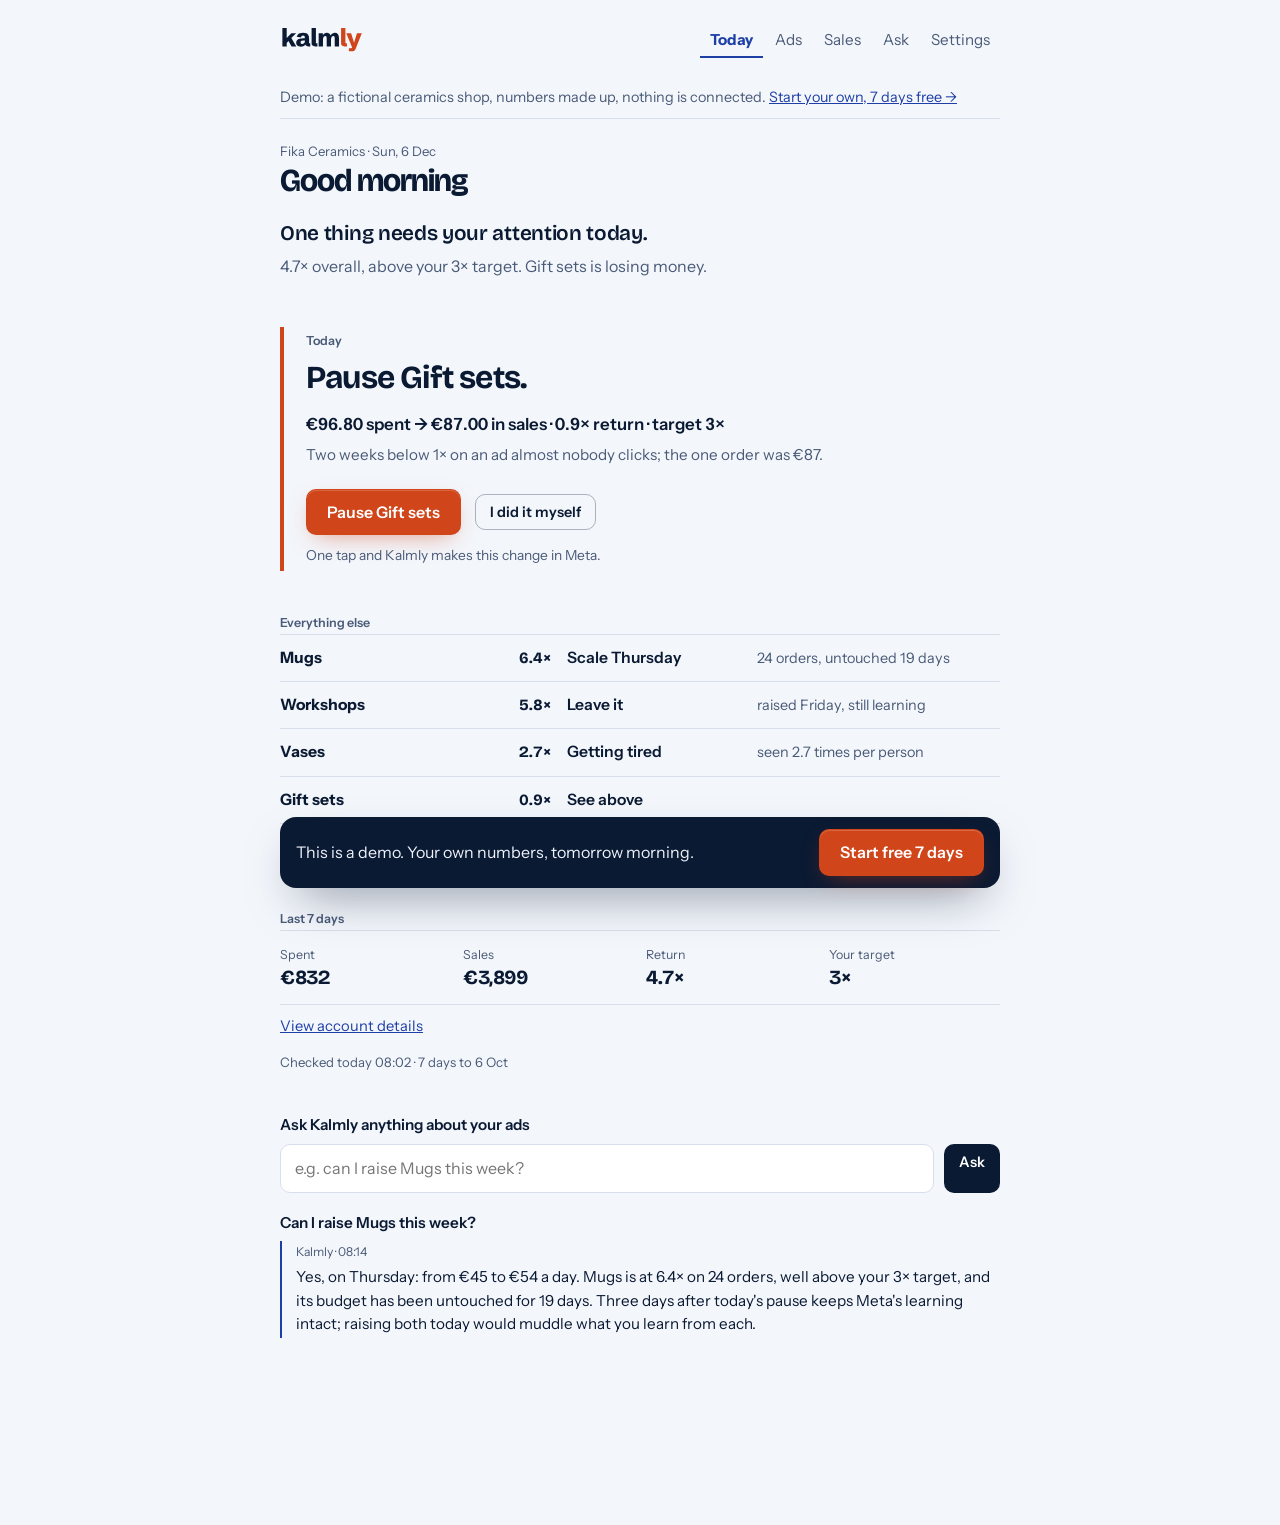
==== commit aa168b63: "Royal design: landing, pricing, demo, icons, og image Co-Authored-By: Claude Fable 5.1 <noreply@anth" ====
--- a/demo/index.html
+++ b/demo/index.html
@@ -1,51 +1,62 @@
 <!doctype html>
 <html lang="en"><head><meta charset="utf-8"><meta name="viewport" content="width=device-width,initial-scale=1">
 <title>Demo dashboard — Kalmly</title><meta name="robots" content="noindex">
-<link rel="icon" type="image/png" href="/favicon.png"><link rel="stylesheet" href="https://fonts.googleapis.com/css2?family=Outfit:wght@600;700&family=Manrope:wght@400;500;600;700&display=swap">
+<link rel="icon" type="image/png" sizes="64x64" href="/favicon.png"><link rel="apple-touch-icon" sizes="180x180" href="/apple-touch-icon.png">
+<meta name="theme-color" content="#F3F6FB">
+<link rel="preconnect" href="https://fonts.googleapis.com"><link rel="preconnect" href="https://fonts.gstatic.com" crossorigin>
+<link rel="preload" as="style" href="https://fonts.googleapis.com/css2?family=Bricolage+Grotesque:opsz,wght@12..96,600;12..96,700;12..96,800&family=Instrument+Sans:wght@400;500;600;700&display=swap">
+<link rel="stylesheet" href="https://fonts.googleapis.com/css2?family=Bricolage+Grotesque:opsz,wght@12..96,600;12..96,700;12..96,800&family=Instrument+Sans:wght@400;500;600;700&display=swap">
 <style>
-/* Same look as the app: an editorial briefing on warm paper. Orange only on the marker beside today's action and the primary button. */
+/* Same look as the app: paper page, white sheets, navy text, royal for links and the selected tab.
+   Orange only on the marker beside today's action, the primary button and the logo's "ly". Status is words, never colour. */
 :root{
-  --paper:#F6F3EE;--card:#FFFFFF;--ink:#1B1917;--muted:#625B53;--rule:#E4DED5;--accent:#D1491F;--accent-ink:#FFFFFF;
-  --r-ctl:8px;--r-card:12px;
-  --display:"Outfit","Helvetica Neue",Arial,sans-serif;--body:"Manrope",-apple-system,"Segoe UI",system-ui,sans-serif;
+  --paper:#F3F6FB;--paper-2:#E6EDF8;--card:#FFFFFF;--ink:#0B1A33;--muted:#4A5B78;--rule:#D7DFEC;--link:#1E3FA6;--accent:#D0451A;--accent-deep:#B83A14;--accent-ink:#FFFFFF;
+  --r-ctl:10px;--r-card:16px;
+  --display:"Bricolage Grotesque","Helvetica Neue",Arial,sans-serif;--body:"Instrument Sans",-apple-system,"Segoe UI",system-ui,sans-serif;
+  --shadow:0 1px 2px rgba(11,26,51,.05),0 14px 40px -18px rgba(11,26,51,.18);
   color-scheme:light;
 }
 *{box-sizing:border-box}
+html{-webkit-text-size-adjust:100%}
 body{margin:0;background:var(--paper);color:var(--ink);font:16px/1.55 var(--body);padding:0 16px 72px;overflow-x:hidden}
-a{color:inherit}
-.logo{font:700 1.35rem var(--display);letter-spacing:-.03em;text-decoration:none}
-.logo b{color:var(--accent)}
-.btn{display:inline-block;padding:12px 20px;border-radius:var(--r-ctl);font-weight:700;text-decoration:none;font-size:1rem;border:1.5px solid transparent;white-space:nowrap;line-height:1.3}
-.btn.primary{background:var(--accent);color:var(--accent-ink)}
-.btn.ink{background:var(--ink);color:var(--paper)}
-.btn.ghost{background:transparent;border-color:var(--ink);color:var(--ink)}
+::selection{background:var(--link);color:#fff}
+:focus-visible{outline:2px solid var(--link);outline-offset:3px;border-radius:4px}
+a{color:var(--link)}
+.brand{display:flex;align-items:center;text-decoration:none}
+.brand .wm{display:block;height:24px;width:auto}
+.btn{display:inline-block;padding:12px 20px;border-radius:var(--r-ctl);font-weight:600;text-decoration:none;font-size:1rem;border:1px solid transparent;white-space:nowrap;line-height:1.3;transition:background .2s,border-color .2s,transform .2s}
+.btn.primary{background:var(--accent);color:var(--accent-ink);box-shadow:0 1px 0 rgba(255,255,255,.18) inset,0 8px 24px -10px rgba(208,69,26,.6)}
+.btn.primary:hover{background:var(--accent-deep);transform:translateY(-1px)}
+.btn.ink{background:var(--ink);color:#fff}
+.btn.ghost{background:transparent;border-color:rgba(11,26,51,.3);color:var(--ink)}
+.btn.ghost:hover{border-color:var(--ink);background:rgba(11,26,51,.04)}
 .btn.small{padding:8px 14px;font-size:.9rem}
 .muted{color:var(--muted)}
 .app{max-width:720px;margin:0 auto}
 .topbar{display:flex;justify-content:space-between;align-items:center;padding:22px 0 10px;gap:12px;flex-wrap:wrap}
 .topbar nav{display:flex;gap:2px;flex-wrap:wrap}
 .topbar nav a{color:var(--muted);text-decoration:none;font-size:.95rem;padding:6px 10px;white-space:nowrap}
-.topbar nav a.on{color:var(--ink);font-weight:700;border-bottom:2px solid var(--ink);padding-bottom:4px}
+.topbar nav a.on{color:var(--link);font-weight:700;border-bottom:2px solid var(--link);padding-bottom:4px}
 .banner{color:var(--muted);border-bottom:1px solid var(--rule);padding:10px 0;font-size:.9rem;margin:8px 0 0}
 .topline{font-size:.82rem;color:var(--muted);margin:22px 0 2px}
-h1{font:700 2rem/1.15 var(--display);letter-spacing:-.03em;margin:0 0 20px}
+h1{font:700 2rem/1.15 var(--display);letter-spacing:-.03em;margin:0 0 20px;font-variation-settings:"opsz" 96}
 .state{font:600 1.3rem/1.35 var(--display);letter-spacing:-.015em;margin:0 0 6px;max-width:34ch}
 .health{color:var(--muted);margin:0;max-width:60ch}
 .today{margin:48px 0 44px;padding:4px 0 4px 22px;border-left:4px solid var(--accent)}
-.today .label{font-size:.72rem;text-transform:uppercase;letter-spacing:.12em;color:var(--muted);font-weight:600;margin-bottom:10px}
+.today .label{font-size:.78rem;color:var(--muted);font-weight:600;margin-bottom:10px}
 .today .action{font:700 2rem/1.15 var(--display);letter-spacing:-.025em;margin:0 0 14px;max-width:24ch}
 .today .evidence{font-size:1.05rem;font-weight:600;margin:0 0 6px;font-variant-numeric:tabular-nums}
 .today .reason{color:var(--muted);font-size:.95rem;margin:0;max-width:56ch}
 .moves{display:flex;flex-wrap:wrap;gap:10px 14px;align-items:center;margin-top:22px}
 .moves .help{flex-basis:100%;margin:0;font-size:.86rem;color:var(--muted)}
-h2.k{font:600 .72rem var(--body);text-transform:uppercase;letter-spacing:.12em;color:var(--muted);margin:0 0 4px}
+h2.k{font:600 .78rem var(--body);color:var(--muted);margin:0 0 4px}
 .rows{border-top:1px solid var(--rule);margin-bottom:40px}
 .row{display:grid;grid-template-columns:minmax(120px,1.1fr) 64px minmax(110px,1fr) 1.4fr;gap:6px 16px;align-items:baseline;padding:11px 0;border-bottom:1px solid var(--rule);font-size:.98rem}
-.row .name{font-weight:700}.row .ret{font-variant-numeric:tabular-nums;font-weight:600;text-align:right}.row .lab{font-weight:600}.row .why{color:var(--muted);font-size:.9rem}
+.row .name{font-weight:700}.row .ret{font-family:var(--display);font-variant-numeric:tabular-nums;font-weight:700;text-align:right}.row .lab{font-weight:600}.row .why{color:var(--muted);font-size:.9rem}
 .acct .nums{display:grid;grid-template-columns:repeat(4,1fr);gap:12px;border-top:1px solid var(--rule);border-bottom:1px solid var(--rule);padding:14px 0}
 .acct .nums small{display:block;font-size:.78rem;color:var(--muted)}
 .acct .nums b{font:700 1.25rem/1.2 var(--display);letter-spacing:-.02em;font-variant-numeric:tabular-nums;white-space:nowrap}
-.acct .more{margin:10px 0 0;font-size:.92rem}.acct .more a{color:var(--muted)}
+.acct .more{margin:10px 0 0;font-size:.92rem}.acct .more a{color:var(--link)}
 .checked{font-size:.82rem;color:var(--muted);margin:14px 0 40px}
 .ask{margin:0 0 44px}
 .ask label{display:block;font-size:.95rem;font-weight:600;margin:0 0 8px}
@@ -53,15 +64,15 @@
 .askrow input{flex:1;padding:11px 14px;border:1px solid var(--rule);border-radius:var(--r-ctl);font:inherit;font-size:1rem;background:var(--card);min-width:0;color:var(--ink)}
 .chat{margin-top:18px}
 .chat .q{font-weight:600;margin:16px 0 6px;font-size:.95rem}
-.chat .a{border-left:2px solid var(--rule);padding:2px 0 2px 14px;line-height:1.55;font-size:.95rem}
+.chat .a{border-left:2px solid var(--link);padding:2px 0 2px 14px;line-height:1.55;font-size:.95rem}
 .chat .ahead{font-size:.76rem;color:var(--muted);margin-bottom:4px}
 .chat .a p{margin:0 0 10px}.chat .a p:last-child{margin-bottom:0}
-.alabel{display:block;font-size:.72rem;text-transform:uppercase;letter-spacing:.1em;color:var(--muted);font-weight:600;margin-bottom:2px}
+.alabel{display:block;font-size:.78rem;color:var(--muted);font-weight:600;margin-bottom:2px}
 details.sec{border-top:1px solid var(--rule);padding:14px 0}
 details.sec:last-of-type{border-bottom:1px solid var(--rule)}
 details.sec>summary{cursor:pointer;font:700 1.05rem var(--display);list-style:none;display:flex;align-items:center;gap:10px}
 details.sec>summary::-webkit-details-marker{display:none}
-details.sec>summary::before{content:"";width:8px;height:8px;border-right:2px solid var(--muted);border-bottom:2px solid var(--muted);transform:rotate(-45deg);transition:transform .15s;flex:none;margin-left:2px}
+details.sec>summary::before{content:"";width:8px;height:8px;border-right:2px solid var(--link);border-bottom:2px solid var(--link);transform:rotate(-45deg);transition:transform .15s;flex:none;margin-left:2px}
 details.sec[open]>summary::before{transform:rotate(45deg)}
 details.sec>summary small{font-weight:400;font-family:var(--body);color:var(--muted);font-size:.86rem}
 details.sec>.inner{margin-top:14px}
@@ -71,14 +82,14 @@
 table.data{width:100%;border-collapse:collapse;font-size:.92rem;font-variant-numeric:tabular-nums}
 table.data td,table.data th{text-align:left;padding:9px 8px;border-bottom:1px solid var(--rule);white-space:nowrap;vertical-align:top}
 table.data tr:last-child td{border-bottom:0}
-table.data th{font-size:.72rem;text-transform:uppercase;letter-spacing:.08em;color:var(--muted);font-weight:600}
+table.data th{font-size:.78rem;color:var(--muted);font-weight:600}
 .adgrid{display:grid;grid-template-columns:repeat(auto-fill,minmax(160px,1fr));gap:14px}
-.ad .ph{aspect-ratio:4/5;background:var(--rule);border-radius:var(--r-ctl);display:grid;place-items:end;padding:10px;font-size:.72rem;color:var(--muted)}
+.ad .ph{aspect-ratio:4/5;background:var(--paper-2);border:1px solid var(--rule);border-radius:var(--r-ctl);display:grid;place-items:end;padding:10px;font-size:.72rem;color:var(--muted)}
 .ad .m{padding:8px 0 0;font-size:.82rem;color:var(--muted)}.ad .m b{display:block;color:var(--ink);font-size:.92rem}
 .insight{margin-top:22px;padding-top:14px;border-top:1px solid var(--rule)}
 .insight h3{font:700 1.05rem var(--display);margin:0 0 8px}.insight p{margin:0 0 6px;max-width:60ch}.insight ul{margin:0 0 8px;padding-left:18px}
 .story p{margin:0 0 14px;max-width:65ch}.story h3{font:700 1rem var(--display);margin:16px 0 6px}
-.sticky-cta{position:sticky;bottom:12px;background:var(--ink);color:var(--paper);border-radius:var(--r-card);padding:12px 16px;display:flex;justify-content:space-between;align-items:center;gap:12px;margin-top:36px;flex-wrap:wrap}
+.sticky-cta{position:sticky;bottom:12px;background:var(--ink);color:#EEF2FB;border-radius:var(--r-card);padding:12px 16px;display:flex;justify-content:space-between;align-items:center;gap:12px;margin-top:36px;flex-wrap:wrap;box-shadow:0 20px 50px -20px rgba(11,26,51,.6)}
 .sticky-cta .btn{margin:0}
 @media (max-width:560px){
   .topbar nav{width:100%;overflow-x:auto;flex-wrap:nowrap;margin:0 -16px;padding:0 12px 4px;scrollbar-width:none}
@@ -93,13 +104,23 @@
   table.stack tr{display:block;padding:10px 0;border-bottom:1px solid var(--rule)}
   table.stack tr:last-child{border-bottom:0}
   table.stack td{display:flex;justify-content:space-between;align-items:baseline;gap:12px;border:0;padding:3px 0;white-space:normal}
-  table.stack td::before{content:attr(data-label);color:var(--muted);font-size:.78rem;text-transform:uppercase;letter-spacing:.06em;flex:none}
+  table.stack td::before{content:attr(data-label);color:var(--muted);font-size:.78rem;flex:none}
   table.stack td.main{display:block;font-size:1rem;padding-bottom:4px}
   table.stack td.main::before{display:none}
 }
 </style></head><body>
+<svg width="0" height="0" style="position:absolute" aria-hidden="true"><defs>
+<symbol id="wm" viewBox="0 0 660 190"><g transform="translate(6,146)">
+<path style="fill:var(--wm-k,#F3F6FB)" d="M12.98828125 0.0V-146.484375H47.265625V-67.48046875L84.375 -105.46875H122.0703125L83.88671875 -66.2109375L123.73046875 0.0H86.03515625L61.23046875 -42.48046875L47.265625 -28.02734375V0.0Z"/>
+<path style="fill:var(--wm-k,#F3F6FB)" d="M161.06640625 2.5390625Q151.203125 2.5390625 142.365234375 -0.78125Q133.52734375 -4.1015625 128.05859375 -11.1328125Q122.58984375 -18.1640625 122.58984375 -29.39453125Q122.58984375 -41.50390625 129.572265625 -49.365234375Q136.5546875 -57.2265625 149.298828125 -61.1328125Q162.04296875 -65.0390625 179.62109375 -65.0390625H193.29296875L191.53515625 -61.9140625V-68.1640625Q191.53515625 -77.734375 188.263671875 -82.12890625Q184.9921875 -86.5234375 177.47265625 -86.5234375Q170.1484375 -86.5234375 166.33984375 -82.6171875Q162.53125 -78.7109375 161.359375 -71.19140625L127.1796875 -76.7578125Q129.1328125 -85.64453125 135.138671875 -92.7734375Q141.14453125 -99.90234375 152.033203125 -104.1015625Q162.921875 -108.30078125 179.328125 -108.30078125Q193.78125 -108.30078125 204.083984375 -104.00390625Q214.38671875 -99.70703125 219.904296875 -89.35546875Q225.421875 -79.00390625 225.421875 -60.7421875V-29.8828125Q225.421875 -26.5625 226.349609375 -25.48828125Q227.27734375 -24.4140625 230.3046875 -24.4140625H234.6015625V0.0H219.3671875Q206.0859375 0.0 199.54296875 -6.396484375Q193.0 -12.79296875 193.0 -25.1953125V-29.1015625L199.25 -26.46484375Q198.078125 -22.16796875 195.783203125 -17.1875Q193.48828125 -12.20703125 189.2890625 -7.71484375Q185.08984375 -3.22265625 178.205078125 -0.341796875Q171.3203125 2.5390625 161.06640625 2.5390625ZM171.3203125 -19.7265625Q177.66796875 -19.7265625 182.2578125 -22.55859375Q186.84765625 -25.390625 189.38671875 -30.76171875Q191.92578125 -36.1328125 191.92578125 -43.75V-46.58203125H181.28125Q171.90625 -46.58203125 166.73046875 -44.140625Q161.5546875 -41.69921875 159.552734375 -38.18359375Q157.55078125 -34.66796875 157.55078125 -31.4453125Q157.55078125 -29.296875 158.625 -26.5625Q159.69921875 -23.828125 162.62890625 -21.77734375Q165.55859375 -19.7265625 171.3203125 -19.7265625Z"/>
+<path style="fill:var(--wm-k,#F3F6FB)" d="M273.109375 0.0Q259.14453125 0.0 252.2109375 -6.34765625Q245.27734375 -12.6953125 245.27734375 -25.1953125V-146.484375H279.5546875V-29.8828125Q279.5546875 -26.5625 280.482421875 -25.48828125Q281.41015625 -24.4140625 284.4375 -24.4140625H291.6640625V0.0Z"/>
+<path style="fill:var(--wm-k,#F3F6FB)" d="M301.4609375 0.0V-105.46875H334.76171875V-88.96484375Q339.7421875 -98.53515625 347.701171875 -103.3203125Q355.66015625 -108.10546875 366.3046875 -108.10546875Q377.53515625 -108.10546875 385.0546875 -102.783203125Q392.57421875 -97.4609375 396.1875 -87.109375Q402.53515625 -98.53515625 411.568359375 -103.3203125Q420.6015625 -108.10546875 430.26953125 -108.10546875Q446.578125 -108.10546875 454.9765625 -96.6796875Q463.375 -85.25390625 463.375 -63.4765625V0.0H429.1953125V-64.453125Q429.1953125 -69.23828125 428.21875 -73.388671875Q427.2421875 -77.5390625 424.703125 -80.17578125Q422.1640625 -82.8125 417.18359375 -82.8125Q411.03125 -82.8125 407.125 -78.466796875Q403.21875 -74.12109375 401.36328125 -66.845703125Q399.5078125 -59.5703125 399.5078125 -50.68359375V0.0H365.328125V-64.453125Q365.328125 -69.23828125 364.400390625 -73.4375Q363.47265625 -77.63671875 360.884765625 -80.224609375Q358.296875 -82.8125 353.31640625 -82.8125Q347.1640625 -82.8125 343.2578125 -78.515625Q339.3515625 -74.21875 337.544921875 -66.943359375Q335.73828125 -59.66796875 335.73828125 -50.5859375V0.0Z"/>
+<path style="fill:var(--wm-ly,#D0451A)" d="M507.546875 0.0Q493.58203125 0.0 486.6484375 -6.34765625Q479.71484375 -12.6953125 479.71484375 -25.1953125V-146.484375H513.9921875V-29.8828125Q513.9921875 -26.5625 514.919921875 -25.48828125Q515.84765625 -24.4140625 518.875 -24.4140625H526.1015625V0.0Z"/>
+<path style="fill:var(--wm-ly,#D0451A)" d="M541.953125 38.0859375V13.671875H560.5078125Q562.65625 13.671875 563.73046875 12.890625Q564.8046875 12.109375 565.68359375 9.86328125L570.17578125 -2.05078125L568.515625 9.765625L521.15234375 -105.46875H559.43359375L584.140625 -25.09765625L581.50390625 -25.29296875L606.11328125 -105.46875H644.39453125L595.859375 18.45703125Q591.3671875 29.98046875 583.701171875 34.033203125Q576.03515625 38.0859375 565.29296875 38.0859375Z"/>
+</g></symbol>
+</defs></svg>
 <div class="app">
-<div class="topbar"><a class="logo" href="/">kalm<b>ly</b></a><nav><a class="on">Today</a><a>Ads</a><a>Sales</a><a>Ask</a><a>Settings</a></nav></div>
+<div class="topbar"><a class="brand" href="/" aria-label="Kalmly home"><svg class="wm" viewBox="0 0 660 190" style="--wm-k:#0B1A33;--wm-ly:#D0451A" width="83" height="24"><use href="#wm"/></svg></a><nav><a class="on">Today</a><a>Ads</a><a>Sales</a><a>Ask</a><a>Settings</a></nav></div>
 <div class="banner">Demo: a fictional ceramics shop, numbers made up, nothing is connected. <a href="/start">Start your own, 7 days free →</a></div>
 
 <p class="topline">Fika Ceramics · <span id="demo-date">Tue 7 Oct</span></p>
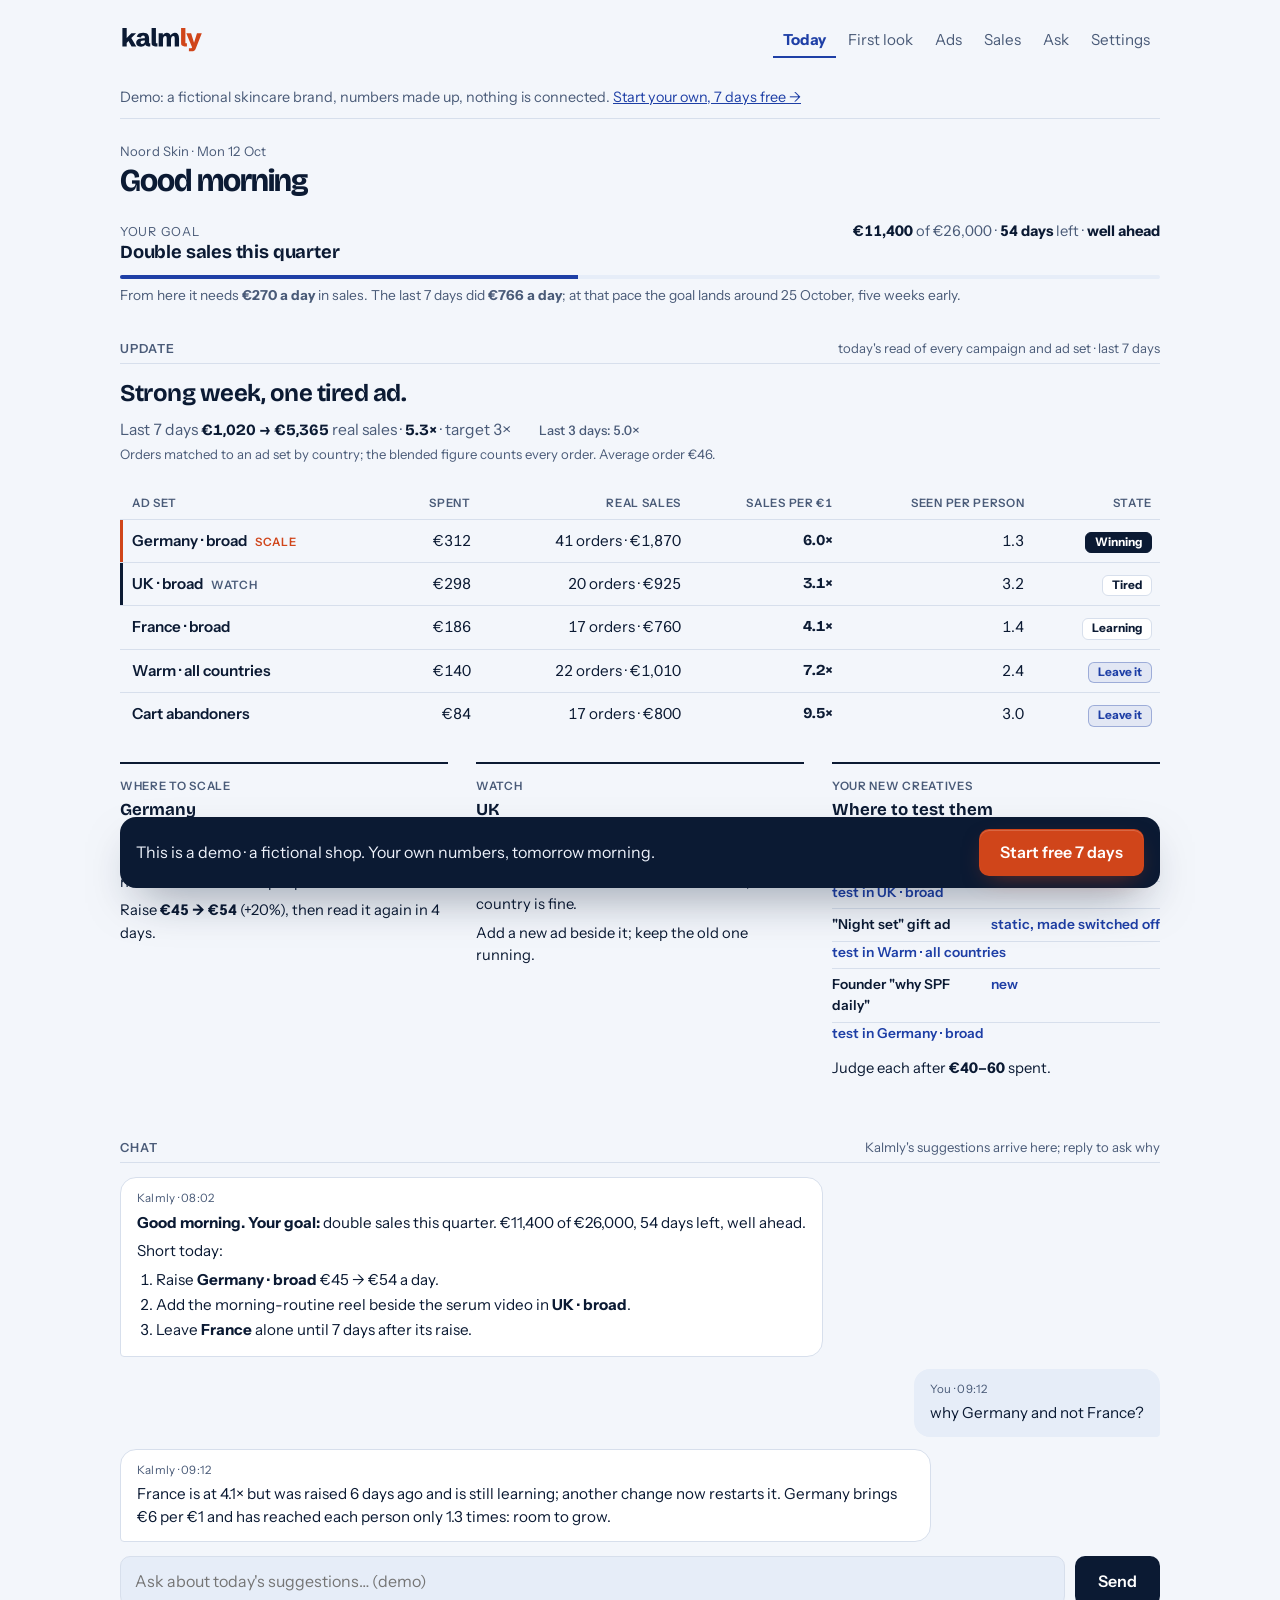
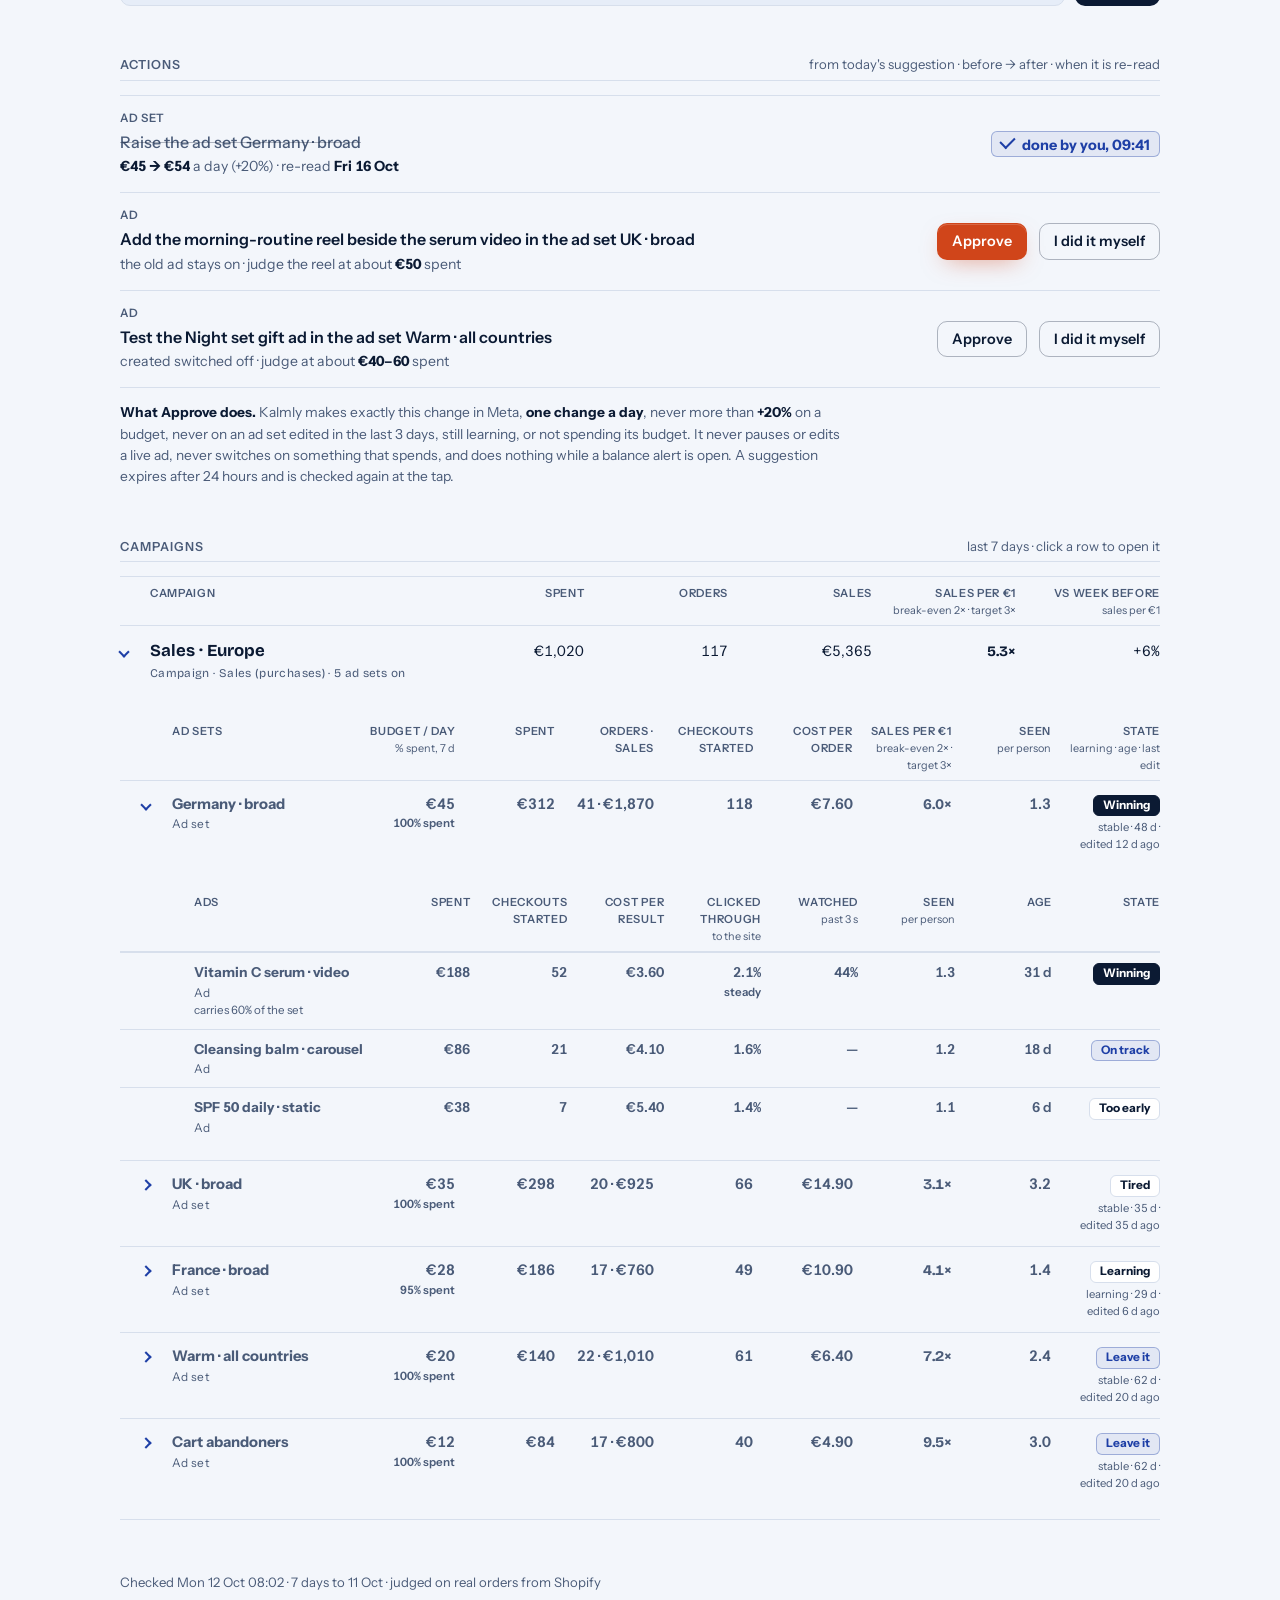
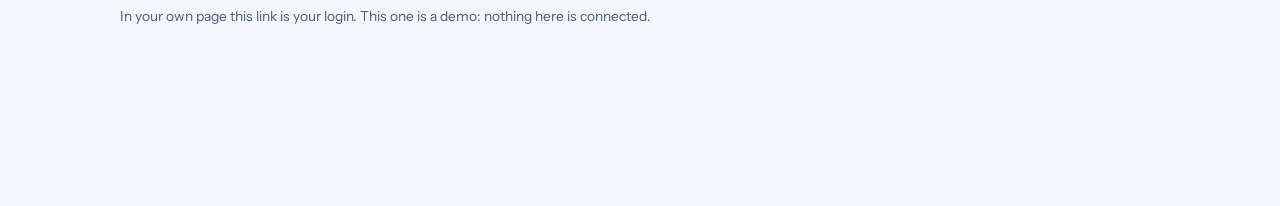
==== commit e5ab427f: "Demo page: Noord Skin in the new Today layout Co-Authored-By: Claude Fable 5.1 <noreply@anthropic.co" ====
--- a/demo/index.html
+++ b/demo/index.html
@@ -1,114 +1,487 @@
 <!doctype html>
 <html lang="en"><head><meta charset="utf-8"><meta name="viewport" content="width=device-width,initial-scale=1">
 <title>Demo dashboard — Kalmly</title><meta name="robots" content="noindex">
-<link rel="icon" type="image/png" sizes="64x64" href="/favicon.png"><link rel="apple-touch-icon" sizes="180x180" href="/apple-touch-icon.png">
+<link rel="icon" type="image/png" sizes="64x64" href="/favicon.png?v=2"><link rel="apple-touch-icon" sizes="180x180" href="/apple-touch-icon.png?v=2">
 <meta name="theme-color" content="#F3F6FB">
 <link rel="preconnect" href="https://fonts.googleapis.com"><link rel="preconnect" href="https://fonts.gstatic.com" crossorigin>
 <link rel="preload" as="style" href="https://fonts.googleapis.com/css2?family=Bricolage+Grotesque:opsz,wght@12..96,600;12..96,700;12..96,800&family=Instrument+Sans:wght@400;500;600;700&display=swap">
 <link rel="stylesheet" href="https://fonts.googleapis.com/css2?family=Bricolage+Grotesque:opsz,wght@12..96,600;12..96,700;12..96,800&family=Instrument+Sans:wght@400;500;600;700&display=swap">
 <style>
-/* Same look as the app: paper page, white sheets, navy text, royal for links and the selected tab.
-   Orange only on the marker beside today's action, the primary button and the logo's "ly". Status is words, never colour. */
-:root{
-  --paper:#F3F6FB;--paper-2:#E6EDF8;--card:#FFFFFF;--ink:#0B1A33;--muted:#4A5B78;--rule:#D7DFEC;--link:#1E3FA6;--accent:#D0451A;--accent-deep:#B83A14;--accent-ink:#FFFFFF;
+/* Kalmly app: the light half of the "Royal" design (brand/explorations/blue-v2/variants/p3-royal.html).
+   Paper page, white sheets, navy text, slate for the quiet lines, royal blue for links, the selected tab and
+   the answer rule. Orange appears in exactly three places: the thin vertical marker beside today's action,
+   the primary button and the logo's "ly". Status is always words, never a colour.
+   Bricolage Grotesque for headings and figures, Instrument Sans for everything else. */
+:root{--bg:#F3F6FB;--surface:#FFFFFF;--tint:#E6EDF8;--line:#D7DFEC;--ink:#0B1A33;--muted:#4A5B78;--link:#1E3FA6;
+  --accent:#D0451A;--accent-deep:#B83A14;--accent-ink:#FFFFFF;
+  --shadow:0 1px 2px rgba(11,26,51,.05),0 14px 40px -18px rgba(11,26,51,.18);
   --r-ctl:10px;--r-card:16px;
-  --display:"Bricolage Grotesque","Helvetica Neue",Arial,sans-serif;--body:"Instrument Sans",-apple-system,"Segoe UI",system-ui,sans-serif;
-  --shadow:0 1px 2px rgba(11,26,51,.05),0 14px 40px -18px rgba(11,26,51,.18);
-  color-scheme:light;
-}
+  --display:"Bricolage Grotesque","Helvetica Neue",Arial,sans-serif;--body:"Instrument Sans",-apple-system,"Segoe UI",system-ui,sans-serif;color-scheme:light}
 *{box-sizing:border-box}
 html{-webkit-text-size-adjust:100%}
-body{margin:0;background:var(--paper);color:var(--ink);font:16px/1.55 var(--body);padding:0 16px 72px;overflow-x:hidden}
+body{margin:0;background:var(--bg);color:var(--ink);font:16px/1.55 var(--body);padding:0 16px 72px;overflow-x:hidden}
 ::selection{background:var(--link);color:#fff}
-:focus-visible{outline:2px solid var(--link);outline-offset:3px;border-radius:4px}
 a{color:var(--link)}
-.brand{display:flex;align-items:center;text-decoration:none}
+.wrap{max-width:720px;margin:0 auto}
+
+/* header + nav */
+header{display:flex;justify-content:space-between;align-items:center;padding:22px 0 10px;gap:12px;flex-wrap:wrap}
+.brand{display:flex;align-items:center;font:700 1.35rem var(--display);letter-spacing:-.03em;text-decoration:none;color:var(--ink)}
+.brand b{color:var(--accent)}
 .brand .wm{display:block;height:24px;width:auto}
-.btn{display:inline-block;padding:12px 20px;border-radius:var(--r-ctl);font-weight:600;text-decoration:none;font-size:1rem;border:1px solid transparent;white-space:nowrap;line-height:1.3;transition:background .2s,border-color .2s,transform .2s}
-.btn.primary{background:var(--accent);color:var(--accent-ink);box-shadow:0 1px 0 rgba(255,255,255,.18) inset,0 8px 24px -10px rgba(208,69,26,.6)}
-.btn.primary:hover{background:var(--accent-deep);transform:translateY(-1px)}
-.btn.ink{background:var(--ink);color:#fff}
-.btn.ghost{background:transparent;border-color:rgba(11,26,51,.3);color:var(--ink)}
-.btn.ghost:hover{border-color:var(--ink);background:rgba(11,26,51,.04)}
-.btn.small{padding:8px 14px;font-size:.9rem}
-.muted{color:var(--muted)}
-.app{max-width:720px;margin:0 auto}
-.topbar{display:flex;justify-content:space-between;align-items:center;padding:22px 0 10px;gap:12px;flex-wrap:wrap}
-.topbar nav{display:flex;gap:2px;flex-wrap:wrap}
-.topbar nav a{color:var(--muted);text-decoration:none;font-size:.95rem;padding:6px 10px;white-space:nowrap}
-.topbar nav a.on{color:var(--link);font-weight:700;border-bottom:2px solid var(--link);padding-bottom:4px}
-.banner{color:var(--muted);border-bottom:1px solid var(--rule);padding:10px 0;font-size:.9rem;margin:8px 0 0}
-.topline{font-size:.82rem;color:var(--muted);margin:22px 0 2px}
-h1{font:700 2rem/1.15 var(--display);letter-spacing:-.03em;margin:0 0 20px;font-variation-settings:"opsz" 96}
-.state{font:600 1.3rem/1.35 var(--display);letter-spacing:-.015em;margin:0 0 6px;max-width:34ch}
-.health{color:var(--muted);margin:0;max-width:60ch}
-.today{margin:48px 0 44px;padding:4px 0 4px 22px;border-left:4px solid var(--accent)}
-.today .label{font-size:.78rem;color:var(--muted);font-weight:600;margin-bottom:10px}
-.today .action{font:700 2rem/1.15 var(--display);letter-spacing:-.025em;margin:0 0 14px;max-width:24ch}
+nav{display:flex;gap:2px;flex-wrap:wrap}
+nav a{color:var(--muted);text-decoration:none;font-size:.95rem;padding:6px 10px;border-radius:var(--r-ctl);white-space:nowrap}
+nav a.on{color:var(--link);font-weight:700;border-bottom:2px solid var(--link);border-radius:0;padding-bottom:4px}
+nav a:hover{color:var(--ink)}
+.stepline{font-size:.85rem;color:var(--muted);font-weight:600}
+
+/* type */
+h1{font:700 1.8rem/1.15 var(--display);letter-spacing:-.03em;margin:18px 0 8px;text-wrap:balance;font-variation-settings:"opsz" 96}
+h2{font:700 1.15rem/1.3 var(--display);letter-spacing:-.01em;margin:0 0 10px}
+h3{font:700 1rem/1.3 var(--display);margin:0 0 6px}
+p{margin:0 0 12px}
+p.lead{color:var(--muted);margin:0 0 24px;font-size:1.02rem;max-width:60ch}
+small,.muted{color:var(--muted)}
+small{font-size:.86rem}
+.sub{font-size:.8rem;color:var(--muted);margin:20px 0 8px;font-weight:600}
+.prewrap{white-space:pre-wrap}
+.hide{display:none}
+
+/* ---------- the Today page ---------- */
+.topline{font-size:.82rem;color:var(--muted);margin:22px 0 2px;letter-spacing:.01em}
+h1.greet{margin:0 0 20px;font-size:2rem}
+.state{font:600 1.3rem/1.35 var(--display);letter-spacing:-.015em;margin:0 0 6px;max-width:34ch;text-wrap:balance}
+.health{color:var(--muted);margin:0 0 8px;max-width:60ch;font-size:1rem}
+.health .btn{vertical-align:middle}
+
+.today{margin:48px 0 44px;padding:4px 0 4px 22px;border-left:4px solid var(--line)}
+.today.move{border-left-color:var(--accent)}
+.today .label{font-size:.8rem;color:var(--muted);font-weight:600;margin-bottom:10px}
+.today .action{font:700 2rem/1.15 var(--display);letter-spacing:-.025em;margin:0 0 14px;text-wrap:balance;max-width:24ch;font-variation-settings:"opsz" 96}
+.today .action.long{font-size:1.35rem;line-height:1.3;max-width:40ch;letter-spacing:-.015em}
 .today .evidence{font-size:1.05rem;font-weight:600;margin:0 0 6px;font-variant-numeric:tabular-nums}
 .today .reason{color:var(--muted);font-size:.95rem;margin:0;max-width:56ch}
 .moves{display:flex;flex-wrap:wrap;gap:10px 14px;align-items:center;margin-top:22px}
-.moves .help{flex-basis:100%;margin:0;font-size:.86rem;color:var(--muted)}
-h2.k{font:600 .78rem var(--body);color:var(--muted);margin:0 0 4px}
-.rows{border-top:1px solid var(--rule);margin-bottom:40px}
-.row{display:grid;grid-template-columns:minmax(120px,1.1fr) 64px minmax(110px,1fr) 1.4fr;gap:6px 16px;align-items:baseline;padding:11px 0;border-bottom:1px solid var(--rule);font-size:.98rem}
-.row .name{font-weight:700}.row .ret{font-family:var(--display);font-variant-numeric:tabular-nums;font-weight:700;text-align:right}.row .lab{font-weight:600}.row .why{color:var(--muted);font-size:.9rem}
-.acct .nums{display:grid;grid-template-columns:repeat(4,1fr);gap:12px;border-top:1px solid var(--rule);border-bottom:1px solid var(--rule);padding:14px 0}
-.acct .nums small{display:block;font-size:.78rem;color:var(--muted)}
+.moves form{margin:0}
+.moves .btn{margin:0}
+.moves .help{margin:0;flex-basis:100%}
+.moves .quiet{color:var(--muted);font-size:.92rem}
+
+.else{margin:0 0 40px}
+.else h2{font-size:.8rem;color:var(--muted);font-family:var(--body);font-weight:600;margin:0 0 4px}
+.rows{border-top:1px solid var(--line)}
+.row{display:grid;grid-template-columns:minmax(120px,1.1fr) 64px minmax(110px,1fr) 1.4fr;gap:6px 16px;align-items:baseline;padding:11px 0;border-bottom:1px solid var(--line);font-size:.98rem}
+.row .name{font-weight:700}
+.row .ret{font-family:var(--display);font-variant-numeric:tabular-nums;font-weight:700;text-align:right}
+.row .lab{font-weight:600}
+.row .why{color:var(--muted);font-size:.9rem}
+
+.acct{margin:0 0 10px}
+.acct .k{font-size:.8rem;color:var(--muted);font-weight:600;margin-bottom:8px}
+.acct .nums{display:grid;grid-template-columns:repeat(4,1fr);gap:12px;border-top:1px solid var(--line);border-bottom:1px solid var(--line);padding:14px 0}
+.acct .nums div{min-width:0}
+.acct .nums small{display:block;font-size:.78rem;color:var(--muted);margin-bottom:1px}
 .acct .nums b{font:700 1.25rem/1.2 var(--display);letter-spacing:-.02em;font-variant-numeric:tabular-nums;white-space:nowrap}
-.acct .more{margin:10px 0 0;font-size:.92rem}.acct .more a{color:var(--link)}
-.checked{font-size:.82rem;color:var(--muted);margin:14px 0 40px}
+.acct .more{margin:10px 0 0;font-size:.92rem}
+.acct .more a{color:var(--link)}
+.checked{display:flex;flex-wrap:wrap;gap:4px 12px;align-items:baseline;font-size:.82rem;color:var(--muted);margin:14px 0 40px}
+.checked a{color:inherit}
+form.inline{display:inline;margin:0}
+.linkbtn{background:none;border:0;padding:0;font:inherit;color:var(--muted);text-decoration:underline;cursor:pointer}
+.linkbtn[disabled]{opacity:.6;cursor:progress}
+form.inline .working{display:inline;margin-left:8px}
+
+/* ask */
 .ask{margin:0 0 44px}
-.ask label{display:block;font-size:.95rem;font-weight:600;margin:0 0 8px}
-.askrow{display:flex;gap:10px}
-.askrow input{flex:1;padding:11px 14px;border:1px solid var(--rule);border-radius:var(--r-ctl);font:inherit;font-size:1rem;background:var(--card);min-width:0;color:var(--ink)}
+.ask label{font-size:.95rem;font-weight:600;margin:0 0 8px}
+.askrow{display:flex;gap:10px;align-items:stretch}
+.askrow input{flex:1;font-size:1rem;padding:11px 14px;background:var(--surface)}
+.askrow .btn{margin:0;padding:0 18px;background:var(--ink);color:#fff;box-shadow:none}
+.askrow .btn:hover{background:#142A70}
 .chat{margin-top:18px}
 .chat .q{font-weight:600;margin:16px 0 6px;font-size:.95rem}
 .chat .a{border-left:2px solid var(--link);padding:2px 0 2px 14px;line-height:1.55;font-size:.95rem}
-.chat .ahead{font-size:.76rem;color:var(--muted);margin-bottom:4px}
-.chat .a p{margin:0 0 10px}.chat .a p:last-child{margin-bottom:0}
-.alabel{display:block;font-size:.78rem;color:var(--muted);font-weight:600;margin-bottom:2px}
-details.sec{border-top:1px solid var(--rule);padding:14px 0}
-details.sec:last-of-type{border-bottom:1px solid var(--rule)}
+.chat .ahead{font-size:.76rem;color:var(--muted);letter-spacing:.02em;margin-bottom:4px}
+.chat .a p{margin:0 0 10px;white-space:pre-wrap}.chat .a p:last-child{margin-bottom:0}
+.alabel{display:block;font-size:.8rem;color:var(--muted);font-weight:600;margin-bottom:2px;white-space:normal}
+.ask form.busy+.help{display:none}
+
+/* collapsed account details */
+.details{display:none;margin:0 0 20px}
+.details.open,.details:target{display:block}
+details.sec{border-top:1px solid var(--line);padding:14px 0}
+details.sec:last-child{border-bottom:1px solid var(--line)}
 details.sec>summary{cursor:pointer;font:700 1.05rem var(--display);list-style:none;display:flex;align-items:center;gap:10px}
 details.sec>summary::-webkit-details-marker{display:none}
 details.sec>summary::before{content:"";width:8px;height:8px;border-right:2px solid var(--link);border-bottom:2px solid var(--link);transform:rotate(-45deg);transition:transform .15s;flex:none;margin-left:2px}
 details.sec[open]>summary::before{transform:rotate(45deg)}
-details.sec>summary small{font-weight:400;font-family:var(--body);color:var(--muted);font-size:.86rem}
+details.sec>summary small{font-weight:400;font-family:var(--body)}
 details.sec>.inner{margin-top:14px}
+details.plain{border:0;padding:0;margin-top:8px}
+details.plain>summary{font:600 .95rem var(--body);color:var(--muted)}
+.story p{margin:0 0 14px;max-width:65ch;white-space:pre-wrap}
+.story h3{margin-top:16px}
+.earlier{border-top:1px solid var(--line);padding-top:12px;margin-top:12px}
+.earlier small{display:block;margin-bottom:6px}
+.brief{font-size:.92rem}
+
+/* the numbers (tiles) are plain: no status colours */
 .tiles{display:grid;grid-template-columns:repeat(auto-fill,minmax(160px,1fr));gap:10px 18px;margin:4px 0 8px}
-.tile{padding:8px 0;border-top:1px solid var(--rule);min-width:0}
-.tile .k{font-size:.78rem;color:var(--muted);font-weight:600}.tile .v{font:700 1.4rem/1.2 var(--display);letter-spacing:-.02em;margin:2px 0;font-variant-numeric:tabular-nums}.tile .s{font-size:.76rem;color:var(--muted);line-height:1.4}
-table.data{width:100%;border-collapse:collapse;font-size:.92rem;font-variant-numeric:tabular-nums}
-table.data td,table.data th{text-align:left;padding:9px 8px;border-bottom:1px solid var(--rule);white-space:nowrap;vertical-align:top}
-table.data tr:last-child td{border-bottom:0}
-table.data th{font-size:.78rem;color:var(--muted);font-weight:600}
-.adgrid{display:grid;grid-template-columns:repeat(auto-fill,minmax(160px,1fr));gap:14px}
-.ad .ph{aspect-ratio:4/5;background:var(--paper-2);border:1px solid var(--rule);border-radius:var(--r-ctl);display:grid;place-items:end;padding:10px;font-size:.72rem;color:var(--muted)}
-.ad .m{padding:8px 0 0;font-size:.82rem;color:var(--muted)}.ad .m b{display:block;color:var(--ink);font-size:.92rem}
-.insight{margin-top:22px;padding-top:14px;border-top:1px solid var(--rule)}
-.insight h3{font:700 1.05rem var(--display);margin:0 0 8px}.insight p{margin:0 0 6px;max-width:60ch}.insight ul{margin:0 0 8px;padding-left:18px}
-.story p{margin:0 0 14px;max-width:65ch}.story h3{font:700 1rem var(--display);margin:16px 0 6px}
-.sticky-cta{position:sticky;bottom:12px;background:var(--ink);color:#EEF2FB;border-radius:var(--r-card);padding:12px 16px;display:flex;justify-content:space-between;align-items:center;gap:12px;margin-top:36px;flex-wrap:wrap;box-shadow:0 20px 50px -20px rgba(11,26,51,.6)}
-.sticky-cta .btn{margin:0}
+.tile{min-width:0;padding:8px 0;border-top:1px solid var(--line)}
+.tile .k{font-size:.78rem;color:var(--muted);font-weight:600}
+.tile .v{font:700 1.4rem/1.2 var(--display);letter-spacing:-.02em;margin:2px 0;font-variant-numeric:tabular-nums}
+.tile .s{font-size:.76rem;color:var(--muted);line-height:1.4}
+
+/* ad gallery + creative insight */
+.adgrid{display:grid;grid-template-columns:repeat(auto-fill,minmax(190px,1fr));gap:14px}
+.ad{min-width:0}
+.ad img{display:block;width:100%;aspect-ratio:4/5;object-fit:cover;background:var(--tint);border-radius:var(--r-ctl)}
+.ad .noimg{aspect-ratio:4/5;display:grid;place-items:center;color:var(--muted);background:var(--tint);border:1px solid var(--line);border-radius:var(--r-ctl);text-transform:capitalize}
+.ad .meta{padding:8px 0 0}
+.ad .meta b{display:block;font-size:.92rem;line-height:1.3}
+.ad .meta small{display:block;color:var(--muted);margin:2px 0 4px}
+.ad .nums{display:flex;flex-wrap:wrap;gap:2px 10px;font-size:.8rem;font-variant-numeric:tabular-nums;color:var(--muted)}
+.insight{margin-top:22px;padding-top:14px;border-top:1px solid var(--line)}
+.insight h3{font-size:1.05rem;margin-bottom:8px}
+.insight p{margin:0 0 6px;max-width:60ch}
+.insight ul{margin:0 0 8px;padding-left:18px}
+.insight li{margin:2px 0}
+
+/* other pages: sections separated by space and hairlines, not boxes */
+.set{padding:26px 0;border-top:1px solid var(--line)}
+.set:first-of-type{border-top:0;padding-top:4px}
+.set>h2{margin-bottom:12px}
+.onboard{max-width:560px;padding:12px 0 0}
+.onboard h1{font-size:2rem}
+.onboard .skip{margin-top:26px}
+.onboard .skip .linkbtn{font-size:.92rem}
+
+/* cards (still used on sign-up, login, errors, admin): white sheets with a soft navy shadow */
+.card{background:var(--surface);border:1px solid var(--line);border-radius:var(--r-card);padding:20px;margin:14px 0;box-shadow:var(--shadow)}
+.card>h2:first-child{margin-top:0}
+.notice{background:var(--surface);border:1px dashed var(--line);border-radius:var(--r-card);padding:16px 18px;color:var(--muted)}
+
+/* flashes: system messages, quiet; an error is the same navy, set in bold words */
+.flash{padding:10px 0;margin:10px 0 0;border-bottom:1px solid var(--line);color:var(--ink);font-weight:500;font-size:.95rem}
+.flash.err{color:var(--ink);font-weight:600}
+.flash.note{color:var(--muted);font-size:.85rem}
+.flash a{color:inherit}
+
+/* forms */
+label{display:block;font-weight:600;margin:18px 0 6px}
+label:first-child{margin-top:0}
+input,select,textarea{width:100%;padding:12px 14px;border-radius:var(--r-ctl);border:1px solid var(--line);background:var(--surface);color:var(--ink);font:inherit;font-size:1rem;min-height:46px}
+input:focus,select:focus,textarea:focus{outline:2px solid var(--link);outline-offset:1px;border-color:var(--link)}
+textarea{min-height:110px;resize:vertical}
+input[type=checkbox],input[type=radio]{width:20px;height:20px;min-height:0;padding:0;margin:0;accent-color:var(--link);flex:none}
+.check{display:flex;gap:12px;align-items:flex-start;font-weight:600;margin:12px 0;cursor:pointer}
+.check .t{font-weight:600;color:var(--ink)}
+.check .t small{display:block;font-weight:400;color:var(--muted);font-size:.88rem}
+.check input:disabled+.t{color:var(--muted)}
+.help{display:block;color:var(--muted);font-size:.86rem;margin-top:6px;line-height:1.5}
+.actions{display:flex;gap:10px;flex-wrap:wrap;align-items:center;margin-top:20px}
+.actions .btn{margin-top:0}
+.actions small{flex-basis:100%}
+.btn{display:inline-block;padding:12px 20px;border-radius:var(--r-ctl);border:1px solid transparent;background:var(--accent);color:var(--accent-ink);cursor:pointer;font:inherit;font-weight:600;text-decoration:none;margin-top:12px;line-height:1.3;box-shadow:0 1px 0 rgba(255,255,255,.18) inset,0 8px 24px -10px rgba(208,69,26,.6);transition:background .2s,border-color .2s}
+.btn:hover{background:var(--accent-deep)}
+.btn.ghost{background:transparent;border-color:rgba(11,26,51,.3);color:var(--ink);box-shadow:none}
+.btn.ghost:hover{background:rgba(11,26,51,.04);border-color:var(--ink)}
+.btn.small{padding:8px 14px;font-size:.9rem;margin-top:0}
+.btn[disabled],.btn[aria-busy=true]{opacity:.6;cursor:progress;filter:none}
+.working{display:none;color:var(--muted);font-size:.9rem;margin-top:8px}
+form.busy .working{display:block}
+.working::before{content:"";display:inline-block;width:12px;height:12px;border:2px solid var(--line);border-top-color:var(--link);border-radius:50%;margin-right:8px;vertical-align:-2px;animation:spin .9s linear infinite}
+@keyframes spin{to{transform:rotate(360deg)}}
+a:focus-visible,.btn:focus-visible,summary:focus-visible,.chip:focus-visible,nav a:focus-visible,.linkbtn:focus-visible{outline:2px solid var(--link);outline-offset:3px;border-radius:var(--r-ctl)}
+
+/* lists, code, tables, tags */
+ol.howto{padding-left:22px;margin:8px 0}ol.howto li{margin:8px 0;padding-left:4px}
+code{background:var(--surface);border:1px solid var(--line);padding:1px 6px;border-radius:6px;font-size:.92em;word-break:break-all}
+table{width:100%;border-collapse:collapse;font-size:.92rem;font-variant-numeric:tabular-nums}
+td,th{text-align:left;padding:9px 8px;border-bottom:1px solid var(--line);vertical-align:top}
+tr:last-child td{border-bottom:0}
+table.data th{font-size:.78rem;color:var(--muted);font-weight:600;white-space:nowrap}
+table.data td{white-space:nowrap}
+table.data td.wrap,table.data td.main{white-space:normal}
+table.data td.main{min-width:120px}
+table.tight{font-size:.84rem}table.tight td,table.tight th{padding:7px 5px}
+.scroll{overflow-x:auto;-webkit-overflow-scrolling:touch}
+.tag{display:inline-block;padding:2px 9px;border-radius:999px;font-size:.8rem;background:var(--surface);border:1px solid var(--line);white-space:nowrap;font-weight:600}
+.tag.ok,.tag.warn,.tag.bad{background:var(--surface);color:var(--ink)}
+.seg{display:grid;grid-template-columns:1fr 1.3fr 1.3fr;gap:8px;margin:6px 0}
+.seg.head{font-size:.8rem;color:var(--muted);margin-top:12px}
+.chips{display:flex;flex-wrap:wrap;gap:8px;margin:8px 0}
+.chip{border:1px solid var(--line);border-radius:999px;padding:6px 14px;cursor:pointer;background:var(--surface);color:var(--ink);font:inherit;font-size:.9rem}
+.chip:hover{border-color:var(--link);color:var(--link)}
+.segprev{margin:-4px 0 10px}
+details.danger{margin-top:16px}
+details.danger>summary{cursor:pointer;color:var(--muted);font-size:.92rem}
+.foot{font-size:.85rem;color:var(--muted);margin-top:36px}
+
+/* phones */
 @media (max-width:560px){
-  .topbar nav{width:100%;overflow-x:auto;flex-wrap:nowrap;margin:0 -16px;padding:0 12px 4px;scrollbar-width:none}
-  h1{font-size:1.7rem}.state{font-size:1.15rem}
-  .today{margin:36px 0 34px;padding-left:16px}.today .action{font-size:1.6rem}.today .evidence{font-size:.98rem}
-  .row{grid-template-columns:1fr auto;gap:2px 12px;padding:10px 0}.row .lab{grid-column:1}.row .why{grid-column:1/-1}
-  .acct .nums{grid-template-columns:1fr 1fr;gap:12px 16px}.acct .nums b{font-size:1.15rem}
+  body{padding:0 16px 56px}
+  header{padding-top:16px}
+  nav{width:100%;overflow-x:auto;flex-wrap:nowrap;margin:0 -16px;padding:0 12px 4px;scrollbar-width:none}
+  nav::-webkit-scrollbar{display:none}
+  h1{font-size:1.55rem}
+  h1.greet,.onboard h1{font-size:1.7rem}
+  .state{font-size:1.15rem}
+  .today{margin:36px 0 34px;padding-left:16px}
+  .today .action{font-size:1.6rem}
+  .today .action.long{font-size:1.2rem}
+  .today .evidence{font-size:.98rem}
+  .row{grid-template-columns:1fr auto;gap:2px 12px;padding:10px 0}
+  .row .lab{grid-column:1}
+  .row .why{grid-column:1/-1}
+  .acct .nums{grid-template-columns:1fr 1fr;gap:12px 16px}
+  .acct .nums b{font-size:1.15rem}
   .askrow{flex-direction:column}
-  .tiles{grid-template-columns:repeat(2,minmax(0,1fr));gap:8px 14px}.tile .v{font-size:1.25rem}
+  .askrow .btn{padding:12px 20px}
+  .tiles{grid-template-columns:repeat(2,minmax(0,1fr));gap:8px 14px}
+  .tile .v{font-size:1.25rem}
+  .card{padding:16px}
+  .seg{grid-template-columns:1fr;gap:6px;margin:10px 0}
+  #segs .seg{padding-bottom:12px;border-bottom:1px solid var(--line)}
+  .seg.head{display:none}
   .adgrid{grid-template-columns:repeat(2,minmax(0,1fr));gap:10px}
+  /* tables become stacked rows: each cell shows its own label */
   table.stack thead{display:none}
-  table.stack tr{display:block;padding:10px 0;border-bottom:1px solid var(--rule)}
+  table.stack tr{display:block;padding:10px 0;border-bottom:1px solid var(--line)}
   table.stack tr:last-child{border-bottom:0}
   table.stack td{display:flex;justify-content:space-between;align-items:baseline;gap:12px;border:0;padding:3px 0;white-space:normal}
   table.stack td::before{content:attr(data-label);color:var(--muted);font-size:.78rem;flex:none}
   table.stack td.main{display:block;font-size:1rem;padding-bottom:4px}
   table.stack td.main::before{display:none}
 }
-</style></head><body>
+
+/* ---------- something to add ---------- */
+.newthing{margin:0 0 44px;padding:4px 0 4px 22px;border-left:4px solid var(--line)}
+.newthing .label{font-size:.8rem;color:var(--muted);font-weight:600;margin-bottom:10px}
+.newthing .add-text{font:600 1.25rem/1.3 var(--display);letter-spacing:-.015em;margin:0 0 14px;max-width:40ch;text-wrap:balance}
+.add-facts{margin:0 0 6px;max-width:60ch}
+.add-facts div{display:grid;grid-template-columns:9.5rem 1fr;gap:12px;padding:8px 0;border-top:1px solid var(--line)}
+.add-facts div:last-child{border-bottom:1px solid var(--line)}
+.add-facts dt{color:var(--muted);font-size:.86rem}
+.add-facts dd{margin:0;font-size:.97rem}
+.newthing .steps{margin:12px 0 4px;max-width:60ch}
+.newthing .steps summary{cursor:pointer;font-weight:600;font-size:.95rem}
+.newthing .steps ol{margin:10px 0 0;padding-left:1.3rem}
+.newthing .steps li{margin:0 0 6px;font-size:.95rem}
+.newthing .tracked{color:var(--muted);font-size:.92rem;margin:12px 0 0;max-width:60ch}
+.newthing .tracked b{color:var(--ink)}
+@media (max-width:560px){.newthing{padding-left:16px}.add-facts div{grid-template-columns:1fr;gap:2px}}
+
+/* ---------- the first look ---------- */
+.flcard{margin:0 0 38px;padding:4px 0 4px 22px;border-left:4px solid var(--line)}
+.flcard .label{font-size:.8rem;color:var(--muted);font-weight:600;margin-bottom:8px}
+.fl-head{font:600 1.3rem/1.35 var(--display);letter-spacing:-.015em;margin:0 0 8px;max-width:36ch;text-wrap:balance}
+.fl-head.big{font-size:1.65rem;max-width:30ch}
+.fl-verdict{color:var(--ink);margin:0 0 10px;max-width:62ch;font-size:1.02rem}
+.pulse{display:inline-block;width:10px;height:10px;border-radius:50%;background:var(--link);margin-right:8px;vertical-align:1px;animation:pulse 1.2s ease-in-out infinite}
+@keyframes pulse{0%,100%{opacity:.25}50%{opacity:1}}
+.flwait{margin:22px 0 34px}
+.readlist{margin:10px 0 0;padding-left:1.2rem;color:var(--muted);font-size:.95rem}
+.flhead{margin:0 0 34px}
+.flmeta{margin:6px 0 4px}
+.flblock{margin:0 0 40px}
+.flblock>h2{font-size:1.15rem}
+.flblock>h2 small{font-family:var(--body);font-weight:400;color:var(--muted);font-size:.85rem;margin-left:6px}
+.flblock.urgent{border-left:4px solid var(--ink);padding-left:18px}
+.flblock.urgent h2{color:var(--ink)}
+.lvlh{font-size:.8rem;color:var(--muted);font-family:var(--body);font-weight:600;margin:20px 0 6px}
+.flist{margin:0;padding:0;list-style:none;border-top:1px solid var(--line)}
+.flist li{padding:10px 0;border-bottom:1px solid var(--line);font-size:.98rem;max-width:68ch}
+.flist .sev{display:inline-block;font-size:.76rem;font-weight:700;margin-right:8px;color:var(--muted);vertical-align:1px}
+.flist .sev-high .sev{color:var(--ink)}
+.tree,.tree ul{list-style:none;margin:0;padding:0}
+.tree .tree{margin:10px 0 0 6px;padding-left:18px;border-left:1px solid var(--line)}
+.node{margin:0 0 22px}
+.node .tree .node:last-child{margin-bottom:6px}
+.nhead{display:flex;flex-wrap:wrap;gap:4px 10px;align-items:baseline}
+.nhead .lvl{font-size:.76rem;color:var(--muted);font-weight:600}
+.nname{font:700 1.05rem/1.3 var(--display);letter-spacing:-.01em;word-break:break-word}
+.l-campaign>.nhead .nname{font-size:1.2rem}
+/* keep / change / new: the same three chips as the site's plan card */
+.act{font-size:.74rem;font-weight:700;letter-spacing:.01em;padding:2px 9px;border-radius:6px;border:1px solid var(--ink);background:var(--ink);color:#fff;line-height:1.3}
+.act.keep{background:rgba(30,63,166,.10);border-color:rgba(30,63,166,.35);color:var(--link)}
+.act.new{background:transparent;border:1px dashed rgba(11,26,51,.45);color:var(--ink)}
+.when{font-size:.82rem;color:var(--muted);font-variant-numeric:tabular-nums}
+.node .do{margin:4px 0 0;font-weight:600;font-size:.97rem}
+.node .why{margin:3px 0 0;color:var(--ink);font-size:.95rem;max-width:64ch}
+.node .stats{margin:2px 0 0;color:var(--muted);font-size:.84rem;font-variant-numeric:tabular-nums}
+.node .add-facts{margin:10px 0 0}
+.node .add-facts dd small{color:var(--muted)}
+.node .steps{margin:10px 0 4px;max-width:62ch}
+.node .steps summary{cursor:pointer;font-weight:600;font-size:.95rem}
+.node .steps ol{margin:10px 0 0;padding-left:1.3rem}
+.node .steps li{margin:0 0 6px;font-size:.95rem}
+.node .moves{margin-top:12px}
+.node .result{color:var(--ink);font-weight:500}
+.weeks .wk{display:grid;grid-template-columns:5rem 1fr;gap:12px;padding:12px 0;border-bottom:1px solid var(--line)}
+.weeks .dd{font:700 .95rem var(--display)}
+.weeks .tt{font-size:.97rem;max-width:64ch}
+.nextup{margin:16px 0 0;font-size:1rem}
+@media (max-width:560px){.weeks .wk{grid-template-columns:1fr;gap:2px}.tree .tree{padding-left:12px;margin-left:2px}}
+
+/* ---------- dashboard v3: Update · Chat · Actions · Campaigns ---------- */
+.wrap{max-width:1040px}
+.blk{margin:0 0 52px}
+.blk>h2{font:600 .78rem/1 var(--body);letter-spacing:.08em;text-transform:uppercase;color:var(--muted);margin:0 0 14px;padding-bottom:8px;border-bottom:1px solid var(--line);display:flex;justify-content:space-between;align-items:baseline}
+.blk>h2 small{letter-spacing:0;text-transform:none;font-weight:400;font-size:.82rem}
+.num{font-variant-numeric:tabular-nums}
+/* update */
+.headline{font:700 1.5rem/1.25 var(--display);letter-spacing:-.02em;margin:0 0 10px;max-width:30ch;text-wrap:balance}
+.totals{display:flex;flex-wrap:wrap;gap:6px 28px;margin:0 0 20px;font-size:.98rem}
+.totals>div{white-space:nowrap}
+.totals span{color:var(--muted)}.totals b{font-family:var(--display);font-weight:700}
+.sets{width:100%;border-collapse:collapse;font-size:.95rem;font-variant-numeric:tabular-nums;margin:0 0 26px}
+.sets th{font-size:.72rem;letter-spacing:.06em;text-transform:uppercase;color:var(--muted);font-weight:600;text-align:right;padding:6px 8px;border-bottom:1px solid var(--line);white-space:nowrap}
+.sets th:first-child,.sets td:first-child{text-align:left;padding-left:12px}
+.sets td{text-align:right;padding:9px 8px;border-bottom:1px solid var(--line);white-space:nowrap}
+.sets td:first-child{font-weight:600;white-space:normal}
+.sets td.r{font-family:var(--display);font-weight:700}
+.sets tr.win td:first-child{box-shadow:inset 3px 0 0 var(--accent)}
+.sets tr.warn td:first-child{box-shadow:inset 3px 0 0 var(--ink)}
+.sets .mk{display:inline-block;margin-left:8px;font-size:.72rem;letter-spacing:.06em;text-transform:uppercase;color:var(--muted);font-weight:600}
+.sets tr.win .mk{color:var(--accent)}
+.finds{display:grid;grid-template-columns:repeat(3,minmax(0,1fr));gap:0 28px}
+.find{min-width:0;padding:14px 0 4px;border-top:2px solid var(--ink)}
+.find .k{font-size:.72rem;letter-spacing:.06em;text-transform:uppercase;color:var(--muted);font-weight:600;margin-bottom:4px}
+.find h3{font:700 1.05rem/1.3 var(--display);margin:0 0 6px}
+.find p{font-size:.92rem;margin:0 0 6px;line-height:1.5}
+.find b{font-variant-numeric:tabular-nums}
+.reels{width:100%;border-collapse:collapse;font-size:.86rem;margin-top:6px}
+.reels td{padding:5px 0;border-top:1px solid var(--line);vertical-align:top}
+.reels td:first-child{font-weight:600;padding-right:10px}
+.reels td+td{white-space:nowrap;color:var(--muted)}
+.reels td:last-child{color:var(--link);font-weight:600}
+/* chat */
+.thread{display:flex;flex-direction:column;gap:12px;margin:0 0 14px}
+.msg{max-width:78%;padding:12px 16px;border-radius:16px;font-size:.95rem;line-height:1.5}
+.msg .who{display:block;font-size:.72rem;color:var(--muted);margin-bottom:4px;letter-spacing:.02em}
+.msg.k{align-self:flex-start;background:var(--surface);border:1px solid var(--line);border-bottom-left-radius:4px}
+.msg.me{align-self:flex-end;background:var(--tint);border-bottom-right-radius:4px}
+.msg ol{margin:4px 0 0;padding-left:1.2rem}.msg li{margin:2px 0}
+.msg p{margin:0 0 6px}.msg p:last-child{margin:0}
+.compose{display:flex;gap:10px}
+.compose input{flex:1;background:var(--surface);min-height:48px}
+.compose .btn{margin:0;background:var(--ink);color:#fff;box-shadow:none;padding:0 22px}
+.compose .btn:hover{background:#142A70}
+/* actions */
+.acts{list-style:none;margin:0;padding:0;border-top:1px solid var(--line)}
+.acts li{display:grid;grid-template-columns:1fr auto auto;gap:8px 12px;align-items:center;padding:14px 0;border-bottom:1px solid var(--line)}
+.acts .lvl{display:block;font-size:.72rem;letter-spacing:.06em;text-transform:uppercase;color:var(--muted);font-weight:600;margin-bottom:2px}
+.acts .t{font-weight:600;font-size:1rem}
+.acts .t b{font-variant-numeric:tabular-nums}
+.acts .btn{margin:0}
+.acts li.done{color:var(--muted)}
+.acts li.done .t{font-weight:500;text-decoration:line-through;text-decoration-color:rgba(11,26,51,.3)}
+.acts li.done .st{grid-column:2/4;font-size:.9rem;white-space:nowrap}
+.acts li.done .st::before{content:"";display:inline-block;width:7px;height:12px;border-right:2px solid var(--link);border-bottom:2px solid var(--link);transform:rotate(45deg);margin:0 10px 2px 2px}
+.acts+.help{margin-top:12px}
+/* campaigns */
+.camps{border-top:1px solid var(--line)}
+.camps details{border-bottom:1px solid var(--line)}
+.camps summary{list-style:none;cursor:pointer;display:grid;gap:4px 12px;align-items:baseline;padding:12px 0;font-size:.95rem;font-variant-numeric:tabular-nums}
+.camps summary::-webkit-details-marker{display:none}
+.camps summary:focus-visible{outline:2px solid var(--link);outline-offset:2px;border-radius:6px}
+.camps .c>summary{grid-template-columns:18px minmax(160px,2fr) repeat(5,minmax(0,1fr))}
+.camps .s>summary{grid-template-columns:18px minmax(160px,2fr) repeat(5,minmax(0,1fr));padding-left:22px;font-size:.92rem}
+.camps .a{display:grid;grid-template-columns:18px minmax(160px,2fr) repeat(5,minmax(0,1fr));gap:4px 12px;align-items:baseline;padding:9px 0 9px 44px;font-size:.88rem;border-top:1px solid var(--line);font-variant-numeric:tabular-nums}
+.camps .car{width:8px;height:8px;border-right:2px solid var(--link);border-bottom:2px solid var(--link);transform:rotate(-45deg);display:inline-block;transition:transform .15s}
+.camps details[open]>summary .car{transform:rotate(45deg)}
+.camps .nm{font-weight:700;min-width:0}
+.camps .c>summary .nm{font-family:var(--display);font-size:1.05rem}
+.camps .nm small{display:block;font-weight:400;color:var(--muted);font-size:.74rem;letter-spacing:.03em}
+.camps .v{text-align:right;white-space:nowrap}
+.camps .v small{display:block;color:var(--muted);font-size:.72rem}
+.camps .v.r{font-family:var(--display);font-weight:700}
+.camps .hd{display:grid;grid-template-columns:18px minmax(160px,2fr) repeat(5,minmax(0,1fr));gap:12px;padding:8px 0 6px;font-size:.7rem;letter-spacing:.06em;text-transform:uppercase;color:var(--muted);font-weight:600;border-bottom:1px solid var(--line)}
+.camps .hd span{text-align:right}.camps .hd span:nth-child(2){text-align:left}
+.camps .s{border-top:1px solid var(--line);border-bottom:0}
+.camps .s:first-of-type{border-top:0}
+.camps .sub{padding-bottom:6px}
+.act.chg{background:var(--ink);color:#fff}
+.chipcell{text-align:right}
+@media (max-width:560px){
+  .wrap{max-width:none}
+  .finds{grid-template-columns:1fr}
+  .sets th:nth-child(5),.sets td:nth-child(5){display:none}
+  .sets{font-size:.88rem}.sets td,.sets th{padding:8px 4px}
+  .msg{max-width:92%}
+  .acts li{grid-template-columns:auto auto 1fr;justify-content:start}
+  .acts li>div{grid-column:1/-1}
+  .acts li.done .st{grid-column:1/-1}
+  .camps .c>summary,.camps .s>summary,.camps .a,.camps .hd{grid-template-columns:14px 1fr repeat(2,minmax(0,1fr))}
+  .camps .v:nth-child(n+5),.camps .hd span:nth-child(n+5){display:none}
+  .camps .a{padding-left:30px}
+}
+
+/* v3.1: goal row, funding strip, state chips, wider level tables */
+.goal{display:grid;grid-template-columns:1fr auto;gap:4px 24px;align-items:baseline;margin:0 0 10px}
+.goal .g{font:700 1.15rem/1.3 var(--display);letter-spacing:-.01em}
+.goal .g small{font:400 .78rem var(--body);color:var(--muted);letter-spacing:.06em;text-transform:uppercase;display:block;margin-bottom:2px}
+.goal .p{font-size:.92rem;color:var(--muted);text-align:right;font-variant-numeric:tabular-nums}
+.goal .p b{color:var(--ink)}
+.bar{height:4px;background:var(--tint);border-radius:2px;margin:0 0 6px;overflow:hidden}
+.bar i{display:block;height:100%;width:38%;background:var(--link)}
+.bar+.help{margin:0 0 36px}
+.fund{display:grid;grid-template-columns:1fr auto;gap:10px 24px;align-items:center;padding:16px 20px;margin:0 0 44px;background:var(--surface);border:1px solid var(--line);border-left:4px solid var(--accent);border-radius:12px;box-shadow:var(--shadow)}
+.fund .k{font-size:.72rem;letter-spacing:.06em;text-transform:uppercase;color:var(--muted);font-weight:600;margin-bottom:3px}
+.fund .t{font:700 1.1rem/1.35 var(--display);margin:0 0 2px}
+.fund .t b{font-variant-numeric:tabular-nums}
+.fund p{margin:0;font-size:.92rem;color:var(--muted)}
+.fund .btn{margin:0;white-space:nowrap}
+.trend{font-size:.82rem;color:var(--muted);font-weight:500}
+.sets td.r small,.camps .v.r small{font-weight:400;color:var(--muted)}
+.note{font-size:.82rem;color:var(--muted);margin:-18px 0 24px}
+.st{display:inline-block;padding:2px 9px;border-radius:6px;font-size:.74rem;font-weight:700;border:1px solid rgba(30,63,166,.35);background:rgba(30,63,166,.08);color:var(--link);line-height:1.3;white-space:nowrap}
+.st.win{background:var(--ink);border-color:var(--ink);color:#fff}
+.st.tired,.st.early,.st.learn{background:var(--surface);border-color:var(--line);color:var(--ink)}
+.camps .c>summary{grid-template-columns:18px minmax(170px,2.2fr) repeat(5,minmax(0,1fr))}
+.camps .s>summary{grid-template-columns:18px minmax(150px,1.9fr) repeat(7,minmax(0,.9fr)) minmax(96px,1fr)}
+.camps .a{grid-template-columns:18px minmax(150px,1.9fr) repeat(7,minmax(0,.9fr)) minmax(96px,1fr)}
+.camps .hd.c7{grid-template-columns:18px minmax(170px,2.2fr) repeat(5,minmax(0,1fr))}
+.camps .hd.s9{grid-template-columns:18px minmax(150px,1.9fr) repeat(7,minmax(0,.9fr)) minmax(96px,1fr)}
+.camps .hd span b{display:block;font-weight:400;letter-spacing:0;text-transform:none;font-size:.68rem}
+.camps .v small.tr{display:inline;margin-left:4px}
+.camps .meta{display:block;font-size:.7rem;color:var(--muted);font-weight:400;margin-top:3px;white-space:normal}
+.camps .flag{display:block;font-size:.72rem;color:var(--muted);font-weight:400}
+.camps summary{font-size:.9rem}.camps .a{font-size:.86rem}
+.acts .ba{display:block;font-size:.88rem;color:var(--muted);margin-top:2px}
+.acts .ba b{color:var(--ink);font-variant-numeric:tabular-nums}
+.rules{font-size:.86rem;color:var(--muted);margin-top:14px;line-height:1.55;max-width:80ch}
+.rules b{color:var(--ink)}
+@media (max-width:560px){
+  .wrap{max-width:none}.goal{grid-template-columns:1fr}.goal .p{text-align:left}
+  .fund{grid-template-columns:1fr}
+  .camps .c>summary,.camps .hd.c7{grid-template-columns:14px 1fr repeat(2,minmax(0,1fr))}
+  .camps .s>summary,.camps .a,.camps .hd.s9{grid-template-columns:14px 1fr repeat(2,minmax(0,1fr))}
+  .camps .v:nth-child(n+5),.camps .hd span:nth-child(n+5){display:none}
+  .camps .chipcell{display:block!important;grid-column:1/-1;text-align:left;padding-left:14px}
+}
+
+.blk>h2{flex-wrap:wrap;gap:4px 12px}
+@media (max-width:560px){
+  .totals>div{white-space:normal}
+  .sets{font-size:.84rem}.sets td,.sets th{padding:8px 3px}.sets .mk{display:block;margin:2px 0 0}
+  .sets th:nth-child(5),.sets td:nth-child(5){display:none}
+}
+
+/* demo page only */
+.banner{color:var(--muted);border-bottom:1px solid var(--line);padding:10px 0;font-size:.9rem;margin:8px 0 0}
+.banner a{color:var(--link)}
+nav a{cursor:default}
+.compose .btn{display:inline-flex;align-items:center}
+.compose input[disabled]{color:var(--muted);background:var(--tint);border-color:var(--line)}
+.sticky-cta{position:sticky;bottom:12px;background:var(--ink);color:#EEF2FB;border-radius:var(--r-card);padding:12px 16px;display:flex;justify-content:space-between;align-items:center;gap:12px;margin-top:36px;flex-wrap:wrap;box-shadow:0 20px 50px -20px rgba(11,26,51,.6)}
+.sticky-cta .btn{margin:0}
+.checked{font-size:.82rem;color:var(--muted);margin:8px 0 0}
+.foot{font-size:.86rem;color:var(--muted);margin:14px 0 0}
+@media (max-width:560px){nav{width:100%;overflow-x:auto;flex-wrap:nowrap;margin:0 -16px;padding:0 12px 4px;scrollbar-width:none}}
+</style></head>
+<body>
 <svg width="0" height="0" style="position:absolute" aria-hidden="true"><defs>
 <symbol id="wm" viewBox="0 0 660 190"><g transform="translate(6,146)">
 <path style="fill:var(--wm-k,#F3F6FB)" d="M12.98828125 0.0V-146.484375H47.265625V-67.48046875L84.375 -105.46875H122.0703125L83.88671875 -66.2109375L123.73046875 0.0H86.03515625L61.23046875 -42.48046875L47.265625 -28.02734375V0.0Z"/>
@@ -119,111 +492,70 @@
 <path style="fill:var(--wm-ly,#D0451A)" d="M541.953125 38.0859375V13.671875H560.5078125Q562.65625 13.671875 563.73046875 12.890625Q564.8046875 12.109375 565.68359375 9.86328125L570.17578125 -2.05078125L568.515625 9.765625L521.15234375 -105.46875H559.43359375L584.140625 -25.09765625L581.50390625 -25.29296875L606.11328125 -105.46875H644.39453125L595.859375 18.45703125Q591.3671875 29.98046875 583.701171875 34.033203125Q576.03515625 38.0859375 565.29296875 38.0859375Z"/>
 </g></symbol>
 </defs></svg>
-<div class="app">
-<div class="topbar"><a class="brand" href="/" aria-label="Kalmly home"><svg class="wm" viewBox="0 0 660 190" style="--wm-k:#0B1A33;--wm-ly:#D0451A" width="83" height="24"><use href="#wm"/></svg></a><nav><a class="on">Today</a><a>Ads</a><a>Sales</a><a>Ask</a><a>Settings</a></nav></div>
-<div class="banner">Demo: a fictional ceramics shop, numbers made up, nothing is connected. <a href="/start">Start your own, 7 days free →</a></div>
-
-<p class="topline">Fika Ceramics · <span id="demo-date">Tue 7 Oct</span></p>
-<h1 id="greet">Good morning</h1>
-<p class="state">One thing needs your attention today.</p>
-<p class="health">4.7× overall, above your 3× target. Gift sets is losing money.</p>
-
-<section class="today">
-  <div class="label">Today</div>
-  <p class="action">Pause Gift sets.</p>
-  <p class="evidence">€96.80 spent → €87.00 in sales · 0.9× return · target 3×</p>
-  <p class="reason">Two weeks below 1× on an ad almost nobody clicks; the one order was €87.</p>
-  <div class="moves"><a class="btn primary" href="/start">Pause Gift sets</a><a class="btn ghost small" href="/start">I did it myself</a><span class="help">One tap and Kalmly makes this change in Meta.</span></div>
+<div class="wrap">
+<header><a class="brand" href="/" aria-label="Kalmly home"><svg class="wm" viewBox="0 0 660 190" style="--wm-k:#0B1A33;--wm-ly:#D0451A" width="83" height="24"><use href="#wm"/></svg></a><nav aria-label="Your pages"><a class="on" aria-current="page">Today</a><a>First look</a><a>Ads</a><a>Sales</a><a>Ask</a><a>Settings</a></nav></header>
+<div class="banner">Demo: a fictional skincare brand, numbers made up, nothing is connected. <a href="/start">Start your own, 7 days free →</a></div>
+<main>
+<p class="topline">Noord Skin · Mon 12 Oct</p>
+<h1 class="greet">Good morning</h1>
+
+<div class="goal"><div class="g"><small>Your goal</small>Double sales this quarter</div><div class="p"><b>€11,400</b> of €26,000 · <b>54 days</b> left · <b>well ahead</b></div></div>
+<div class="bar"><i style="width:44%"></i></div>
+<p class="help">From here it needs <b>€270 a day</b> in sales. The last 7 days did <b>€766 a day</b>; at that pace the goal lands around 25 October, five weeks early.</p>
+
+<section class="blk" id="update">
+<h2>Update <small>today's read of every campaign and ad set · last 7 days</small></h2>
+<p class="headline">Strong week, one tired ad.</p>
+<div class="totals num"><div><span>Last 7 days</span> <b>€1,020 → €5,365</b> <span>real sales ·</span> <b>5.3×</b> <span>· target 3×</span></div><div><span class="trend">Last 3 days: 5.0×</span></div></div>
+<p class="note">Orders matched to an ad set by country; the blended figure counts every order. Average order €46.</p>
+<div class="scroll"><table class="sets"><thead><tr><th>Ad set</th><th>Spent</th><th>Real sales</th><th>Sales per €1</th><th>Seen per person</th><th>State</th></tr></thead><tbody>
+<tr class="win"><td>Germany · broad<span class="mk">Scale</span></td><td>€312</td><td>41 orders · €1,870</td><td class="r">6.0×</td><td>1.3</td><td><span class="st win">Winning</span></td></tr>
+<tr class="warn"><td>UK · broad<span class="mk">Watch</span></td><td>€298</td><td>20 orders · €925</td><td class="r">3.1×</td><td>3.2</td><td><span class="st tired">Tired</span></td></tr>
+<tr><td>France · broad</td><td>€186</td><td>17 orders · €760</td><td class="r">4.1×</td><td>1.4</td><td><span class="st learn">Learning</span></td></tr>
+<tr><td>Warm · all countries</td><td>€140</td><td>22 orders · €1,010</td><td class="r">7.2×</td><td>2.4</td><td><span class="st ok">Leave it</span></td></tr>
+<tr><td>Cart abandoners</td><td>€84</td><td>17 orders · €800</td><td class="r">9.5×</td><td>3.0</td><td><span class="st ok">Leave it</span></td></tr>
+</tbody></table></div>
+<div class="finds">
+  <div class="find"><div class="k">Where to scale</div><h3>Germany</h3><p>It spends its full <b>€45 a day</b> at <b>6.0×</b>, and people have seen the ads only <b>1.3 times</b> each, so the next euros reach new people.</p><p>Raise <b>€45 → €54</b> (+20%), then read it again in 4 days.</p></div>
+  <div class="find"><div class="k">Watch</div><h3>UK</h3><p>The 5-week-old before-and-after serum video is seen <b>3.2 times</b> per person and its click rate fell from <b>1.9% to 1.0%</b>. The audience is tired, the country is fine.</p><p>Add a new ad beside it; keep the old one running.</p></div>
+  <div class="find"><div class="k">Your new creatives</div><h3>Where to test them</h3>
+    <table class="reels"><tr><td>15-second "morning routine" reel</td><td>540 likes · 61 saves</td></tr><tr><td style="border:0;padding-top:0" colspan="2">test in UK · broad</td></tr><tr><td>"Night set" gift ad</td><td>static, made switched off</td></tr><tr><td style="border:0;padding-top:0" colspan="2">test in Warm · all countries</td></tr><tr><td>Founder "why SPF daily"</td><td>new</td></tr><tr><td style="border:0;padding-top:0" colspan="2">test in Germany · broad</td></tr></table>
+    <p style="margin-top:8px">Judge each after <b>€40–60</b> spent.</p></div>
+</div>
 </section>
 
-<h2 class="k">Everything else</h2>
-<div class="rows">
-  <div class="row"><span class="name">Mugs</span><span class="ret">6.4×</span><span class="lab">Scale Thursday</span><span class="why">24 orders, untouched 19 days</span></div>
-  <div class="row"><span class="name">Workshops</span><span class="ret">5.8×</span><span class="lab">Leave it</span><span class="why">raised Friday, still learning</span></div>
-  <div class="row"><span class="name">Vases</span><span class="ret">2.7×</span><span class="lab">Getting tired</span><span class="why">seen 2.7 times per person</span></div>
-  <div class="row"><span class="name">Gift sets</span><span class="ret">0.9×</span><span class="lab">See above</span><span class="why"></span></div>
-  <div class="row"><span class="name">Candles</span><span class="ret">2.8×</span><span class="lab">Too early to tell</span><span class="why">3 orders, needs 5</span></div>
+<section class="blk" id="chat">
+<h2>Chat <small>Kalmly's suggestions arrive here; reply to ask why</small></h2>
+<div class="thread">
+  <div class="msg k"><span class="who">Kalmly · 08:02</span><p><b>Good morning. Your goal:</b> double sales this quarter. €11,400 of €26,000, 54 days left, well ahead.</p><p>Short today:</p><ol><li>Raise <b>Germany · broad</b> €45 → €54 a day.</li><li>Add the morning-routine reel beside the serum video in <b>UK · broad</b>.</li><li>Leave <b>France</b> alone until 7 days after its raise.</li></ol></div>
+  <div class="msg me"><span class="who">You · 09:12</span>why Germany and not France?</div>
+  <div class="msg k"><span class="who">Kalmly · 09:12</span><p>France is at 4.1× but was raised 6 days ago and is still learning; another change now restarts it. Germany brings €6 per €1 and has reached each person only 1.3 times: room to grow.</p></div>
 </div>
-
-<section class="acct">
-  <h2 class="k">Last 7 days</h2>
-  <div class="nums">
-    <div><small>Spent</small><b>€832</b></div>
-    <div><small>Sales</small><b>€3,899</b></div>
-    <div><small>Return</small><b>4.7×</b></div>
-    <div><small>Your target</small><b>3×</b></div>
-  </div>
-  <p class="more"><a href="#details" onclick="var d=document.getElementById('details');d.style.display=d.style.display==='block'?'none':'block';this.textContent=d.style.display==='block'?'Hide account details':'View account details';return false;">View account details</a></p>
+<form class="compose" onsubmit="return false"><input placeholder="Ask about today's suggestions… (demo)" aria-label="Message Kalmly" disabled><a class="btn" href="/start">Send</a></form>
 </section>
-<p class="checked">Checked today 08:02 · 7 days to 6 Oct</p>
-
-<section class="ask">
-  <label for="q">Ask Kalmly anything about your ads</label>
-  <div class="askrow"><input id="q" placeholder="e.g. can I raise Mugs this week?" readonly><a class="btn ink small" href="/start">Ask</a></div>
-  <div class="chat">
-    <div class="q">Can I raise Mugs this week?</div>
-    <div class="a"><div class="ahead">Kalmly · 08:14</div>
-      <p>Yes, on Thursday: from €45 to €54 a day. Mugs is at 6.4× on 24 orders, well above your 3× target, and its budget has been untouched for 19 days. Three days after today's pause keeps Meta's learning intact; raising both today would muddle what you learn from each.</p>
-    </div>
-  </div>
+
+<section class="blk" id="actions">
+<h2>Actions <small>from today's suggestion · before → after · when it is re-read</small></h2>
+<ul class="acts">
+  <li class="done"><div><span class="lvl">Ad set</span><span class="t">Raise the ad set Germany · broad</span><span class="ba"><b>€45 → €54</b> a day (+20%) · re-read <b>Fri 16 Oct</b></span></div><span class="st">done by you, 09:41</span></li>
+  <li><div><span class="lvl">Ad</span><span class="t">Add the morning-routine reel beside the serum video in the ad set UK · broad</span><span class="ba">the old ad stays on · judge the reel at about <b>€50</b> spent</span></div><a class="btn small" href="/start">Approve</a><a class="btn small ghost" href="/start">I did it myself</a></li>
+  <li><div><span class="lvl">Ad</span><span class="t">Test the Night set gift ad in the ad set Warm · all countries</span><span class="ba">created switched off · judge at about <b>€40–60</b> spent</span></div><a class="btn small ghost" href="/start">Approve</a><a class="btn small ghost" href="/start">I did it myself</a></li>
+</ul>
+<p class="rules"><b>What Approve does.</b> Kalmly makes exactly this change in Meta, <b>one change a day</b>, never more than <b>+20%</b> on a budget, never on an ad set edited in the last 3 days, still learning, or not spending its budget. It never pauses or edits a live ad, never switches on something that spends, and does nothing while a balance alert is open. A suggestion expires after 24 hours and is checked again at the tap.</p>
 </section>
 
-<div id="details" style="display:none">
-  <details class="sec"><summary>The numbers</summary><div class="inner">
-    <div class="tiles">
-      <div class="tile"><div class="k">Ad spend</div><div class="v">€832.20</div><div class="s">€118.40 yesterday · +4.1% vs the week before</div></div>
-      <div class="tile"><div class="k">Real sales</div><div class="v">€3,899.30</div><div class="s">50 orders · €612.00 yesterday · +9.7%</div></div>
-      <div class="tile"><div class="k">Real return</div><div class="v">4.7×</div><div class="s">sales ÷ ad spend · your target is 3×</div></div>
-      <div class="tile"><div class="k">Budgets switched on</div><div class="v">€127/day</div><div class="s">total across running ad sets</div></div>
-      <div class="tile"><div class="k">Click rate</div><div class="v">1.92%</div><div class="s">2,370 clicks on 123,400 views</div></div>
-      <div class="tile"><div class="k">Cost per click</div><div class="v">€0.35</div><div class="s">71,200 people reached</div></div>
-      <div class="tile"><div class="k">Times seen per person</div><div class="v">1.73×</div><div class="s">under 2.5 is healthy</div></div>
-      <div class="tile"><div class="k">Results Meta tracked</div><div class="v">41</div><div class="s">41 purchases by Meta's count (€2,610)</div></div>
-    </div>
-  </div></details>
-  <details class="sec"><summary>Per ad set <small>(5, last 7 days)</small></summary><div class="inner">
-    <table class="data stack"><thead><tr><th>Ad set</th><th>Status</th><th>Budget</th><th>Spent</th><th>Click rate</th><th>Seen/person</th><th>Results</th><th>Learning</th></tr></thead>
-    <tbody>
-    <tr><td class="main"><b>Mugs</b></td><td data-label="Status">on</td><td data-label="Budget">€45/day</td><td data-label="Spent">€318.40</td><td data-label="Click rate">2.1%</td><td data-label="Seen per person">1.6×</td><td data-label="Results">21 purchases</td><td data-label="Learning">stable</td></tr>
-    <tr><td class="main"><b>Workshops</b></td><td data-label="Status">on</td><td data-label="Budget">€30/day</td><td data-label="Spent">€207.15</td><td data-label="Click rate">1.9%</td><td data-label="Seen per person">1.5×</td><td data-label="Results">13 purchases</td><td data-label="Learning">learning</td></tr>
-    <tr><td class="main"><b>Vases</b></td><td data-label="Status">on</td><td data-label="Budget">€24/day</td><td data-label="Spent">€168.60</td><td data-label="Click rate">1.2%</td><td data-label="Seen per person">2.7×</td><td data-label="Results">5 purchases</td><td data-label="Learning">stable</td></tr>
-    <tr><td class="main"><b>Gift sets</b></td><td data-label="Status">on</td><td data-label="Budget">€14/day</td><td data-label="Spent">€96.80</td><td data-label="Click rate">0.9%</td><td data-label="Seen per person">1.9×</td><td data-label="Results">1 purchase</td><td data-label="Learning">learning limited</td></tr>
-    <tr><td class="main"><b>Candles</b></td><td data-label="Status">on</td><td data-label="Budget">€14/day</td><td data-label="Spent">€41.25</td><td data-label="Click rate">2.1%</td><td data-label="Seen per person">1.2×</td><td data-label="Results">1 purchase</td><td data-label="Learning">learning</td></tr>
-    </tbody></table>
-  </div></details>
-  <details class="sec"><summary>Your ads <small>(6, biggest spender first)</small></summary><div class="inner">
-    <div class="adgrid">
-      <div class="ad"><div class="ph">video · 12 d old</div><div class="m"><b>Mugs – hands video</b>€206 · 2.4% CTR · 15 purchases · €13.70 each</div></div>
-      <div class="ad"><div class="ph">video · 9 d old</div><div class="m"><b>Workshop – Saturday</b>€207 · 1.9% CTR · 13 purchases · €15.90 each</div></div>
-      <div class="ad"><div class="ph">image · 48 d old</div><div class="m"><b>Vases – price poster</b>€169 · 1.2% CTR · 5 purchases · €33.70 each</div></div>
-      <div class="ad"><div class="ph">image · 31 d old</div><div class="m"><b>Mugs – table shot</b>€112 · 1.6% CTR · 6 purchases · €18.70 each</div></div>
-      <div class="ad"><div class="ph">image · 20 d old</div><div class="m"><b>Gift sets – bundle</b>€97 · 0.9% CTR · 1 purchase · €96.80 each</div></div>
-      <div class="ad"><div class="ph">video · 4 d old</div><div class="m"><b>Candles – teaser</b>€41 · 2.1% CTR · 1 purchase · €41.25 each</div></div>
-    </div>
-    <div class="insight">
-      <h3>Creative insight: hands-on videos are selling.</h3>
-      <p><b>Your best ads:</b></p>
-      <ul><li>Mugs – hands video · video · 15 purchases by Meta's count, €13.70 each</li><li>Workshop – Saturday · video · 13 purchases by Meta's count, €15.90 each</li></ul>
-      <p><b>Try this next:</b> A 15-second video of hands shaping a vase, price in the caption, not on the image.</p>
-    </div>
-  </div></details>
-  <details class="sec"><summary>What's happening</summary><div class="inner story">
-    <p>Spend is up 4% and sales up 10% on last week, so the account is growing without strain: 1.7 views per person, nowhere near saturation. Mugs and Workshops carry the week. Gift sets has now lost money two weeks running on an ad nobody clicks, and the one order it brought was €87. Candles started four days ago; 3 orders say nothing yet.</p>
-    <h3>Your ads</h3>
-    <p>All six ads are delivering. The Vases poster is 48 days old and people have seen it 2.7 times; its click rate fell 31% over two weeks. It still returns 2.7×, so don't pause it; replace it.</p>
-    <h3>Next up</h3>
-    <p>Thursday: raise Mugs from €45 to €54 a day if it is still above 3×. Monday: judge Candles on a full week.</p>
-  </div></details>
-  <details class="sec"><summary>Earlier checks <small>(6)</small></summary><div class="inner"><p class="muted">The last six mornings, in full.</p></div></details>
+<section class="blk" id="campaigns">
+<h2>Campaigns <small>last 7 days · click a row to open it</small></h2>
+<div class="camps">
+<div class="hd c7"><span></span><span>Campaign</span><span>Spent</span><span>Orders</span><span>Sales</span><span>Sales per €1<b>break-even 2× · target 3×</b></span><span>vs week before<b>sales per €1</b></span></div>
+<details class="c" open><summary><span class="car"></span><span class="nm">Sales · Europe<small>Campaign · Sales (purchases) · 5 ad sets on</small></span><span class="v num">€1,020</span><span class="v num">117</span><span class="v num">€5,365</span><span class="v r num">5.3×</span><span class="v num">+6%</span></summary><div class="sub"><div class="hd s9" style="padding-left:22px"><span></span><span>Ad sets</span><span>Budget / day<b>% spent, 7 d</b></span><span>Spent</span><span>Orders · sales</span><span>Checkouts started</span><span>Cost per order</span><span>Sales per €1<b>break-even 2× · target 3×</b></span><span>Seen<b>per person</b></span><span>State<b>learning · age · last edit</b></span></div><details class="s" open><summary><span class="car"></span><span class="nm">Germany · broad<small>Ad set</small></span><span class="v num">€45<small>100% spent</small></span><span class="v num">€312</span><span class="v num">41 · €1,870</span><span class="v num">118</span><span class="v num">€7.60</span><span class="v r num">6.0×</span><span class="v num">1.3</span><span class="chipcell"><span class="st win">Winning</span><span class="meta">stable · 48 d · edited 12 d ago</span></span></summary><div class="sub"><div class="hd s9" style="padding-left:44px"><span></span><span>Ads</span><span>Spent</span><span>Checkouts started</span><span>Cost per result</span><span>Clicked through<b>to the site</b></span><span>Watched<b>past 3 s</b></span><span>Seen<b>per person</b></span><span>Age</span><span>State</span></div><div class="a"><span></span><span class="nm">Vitamin C serum · video<small>Ad</small><span class="flag">carries 60% of the set</span></span><span class="v num">€188</span><span class="v num">52</span><span class="v num">€3.60</span><span class="v num">2.1%<small>steady</small></span><span class="v num">44%</span><span class="v num">1.3</span><span class="v num">31 d</span><span class="chipcell"><span class="st win">Winning</span></span></div><div class="a"><span></span><span class="nm">Cleansing balm · carousel<small>Ad</small></span><span class="v num">€86</span><span class="v num">21</span><span class="v num">€4.10</span><span class="v num">1.6%</span><span class="v num">—</span><span class="v num">1.2</span><span class="v num">18 d</span><span class="chipcell"><span class="st ok">On track</span></span></div><div class="a"><span></span><span class="nm">SPF 50 daily · static<small>Ad</small></span><span class="v num">€38</span><span class="v num">7</span><span class="v num">€5.40</span><span class="v num">1.4%</span><span class="v num">—</span><span class="v num">1.1</span><span class="v num">6 d</span><span class="chipcell"><span class="st early">Too early</span></span></div></div></details><details class="s"><summary><span class="car"></span><span class="nm">UK · broad<small>Ad set</small></span><span class="v num">€35<small>100% spent</small></span><span class="v num">€298</span><span class="v num">20 · €925</span><span class="v num">66</span><span class="v num">€14.90</span><span class="v r num">3.1×</span><span class="v num">3.2</span><span class="chipcell"><span class="st tired">Tired</span><span class="meta">stable · 35 d · edited 35 d ago</span></span></summary><div class="sub"><div class="hd s9" style="padding-left:44px"><span></span><span>Ads</span><span>Spent</span><span>Checkouts started</span><span>Cost per result</span><span>Clicked through<b>to the site</b></span><span>Watched<b>past 3 s</b></span><span>Seen<b>per person</b></span><span>Age</span><span>State</span></div><div class="a"><span></span><span class="nm">Before/after serum · video<small>Ad</small><span class="flag">carries 81% of the set</span></span><span class="v num">€240</span><span class="v num">31</span><span class="v num">€7.70</span><span class="v num">1.0%<small>↓ from 1.9%</small></span><span class="v num">19%</span><span class="v num">3.2</span><span class="v num">35 d</span><span class="chipcell"><span class="st tired">Tired</span></span></div><div class="a"><span></span><span class="nm">Morning-routine reel · 15 s<small>Ad</small></span><span class="v num">€0</span><span class="v num">—</span><span class="v num">—</span><span class="v num">—</span><span class="v num">—</span><span class="v num">—</span><span class="v num">new</span><span class="chipcell"><span class="st early">New · switched off</span></span></div></div></details><details class="s"><summary><span class="car"></span><span class="nm">France · broad<small>Ad set</small></span><span class="v num">€28<small>95% spent</small></span><span class="v num">€186</span><span class="v num">17 · €760</span><span class="v num">49</span><span class="v num">€10.90</span><span class="v r num">4.1×</span><span class="v num">1.4</span><span class="chipcell"><span class="st learn">Learning</span><span class="meta">learning · 29 d · edited 6 d ago</span></span></summary></details><details class="s"><summary><span class="car"></span><span class="nm">Warm · all countries<small>Ad set</small></span><span class="v num">€20<small>100% spent</small></span><span class="v num">€140</span><span class="v num">22 · €1,010</span><span class="v num">61</span><span class="v num">€6.40</span><span class="v r num">7.2×</span><span class="v num">2.4</span><span class="chipcell"><span class="st ok">Leave it</span><span class="meta">stable · 62 d · edited 20 d ago</span></span></summary></details><details class="s"><summary><span class="car"></span><span class="nm">Cart abandoners<small>Ad set</small></span><span class="v num">€12<small>100% spent</small></span><span class="v num">€84</span><span class="v num">17 · €800</span><span class="v num">40</span><span class="v num">€4.90</span><span class="v r num">9.5×</span><span class="v num">3.0</span><span class="chipcell"><span class="st ok">Leave it</span><span class="meta">stable · 62 d · edited 20 d ago</span></span></summary></details></div></details>
 </div>
-
-<div class="sticky-cta"><span>This is a demo. Your own numbers, tomorrow morning.</span><a class="btn primary" href="/start">Start free 7 days</a></div>
+</section>
+
+<div class="checked">Checked Mon 12 Oct 08:02 · 7 days to 11 Oct · judged on real orders from Shopify</div>
+<p class="foot">In your own page this link is your login. This one is a demo: nothing here is connected.</p>
+<div class="sticky-cta"><span>This is a demo · a fictional shop. Your own numbers, tomorrow morning.</span><a class="btn primary" href="/start">Start free 7 days</a></div>
+</main>
 </div>
-<script>
-(function(){
-  try { document.getElementById("demo-date").textContent = new Date().toLocaleDateString("en-GB", {weekday:"short", day:"numeric", month:"short"}); } catch (e) {}
-  var h = new Date().getHours(); document.getElementById("greet").textContent = h < 12 ? "Good morning" : h < 18 ? "Good afternoon" : "Good evening";
-})();
-</script>
 <script>(function(){var h=location.hostname;if(h.endsWith("kalmly.io")&&h.indexOf("app.")!==0||h.endsWith("github.io")){document.querySelectorAll('a[href^="/start"]').forEach(function(a){a.href="https://app.kalmly.io"+a.getAttribute("href");});}})();</script>
 </body></html>
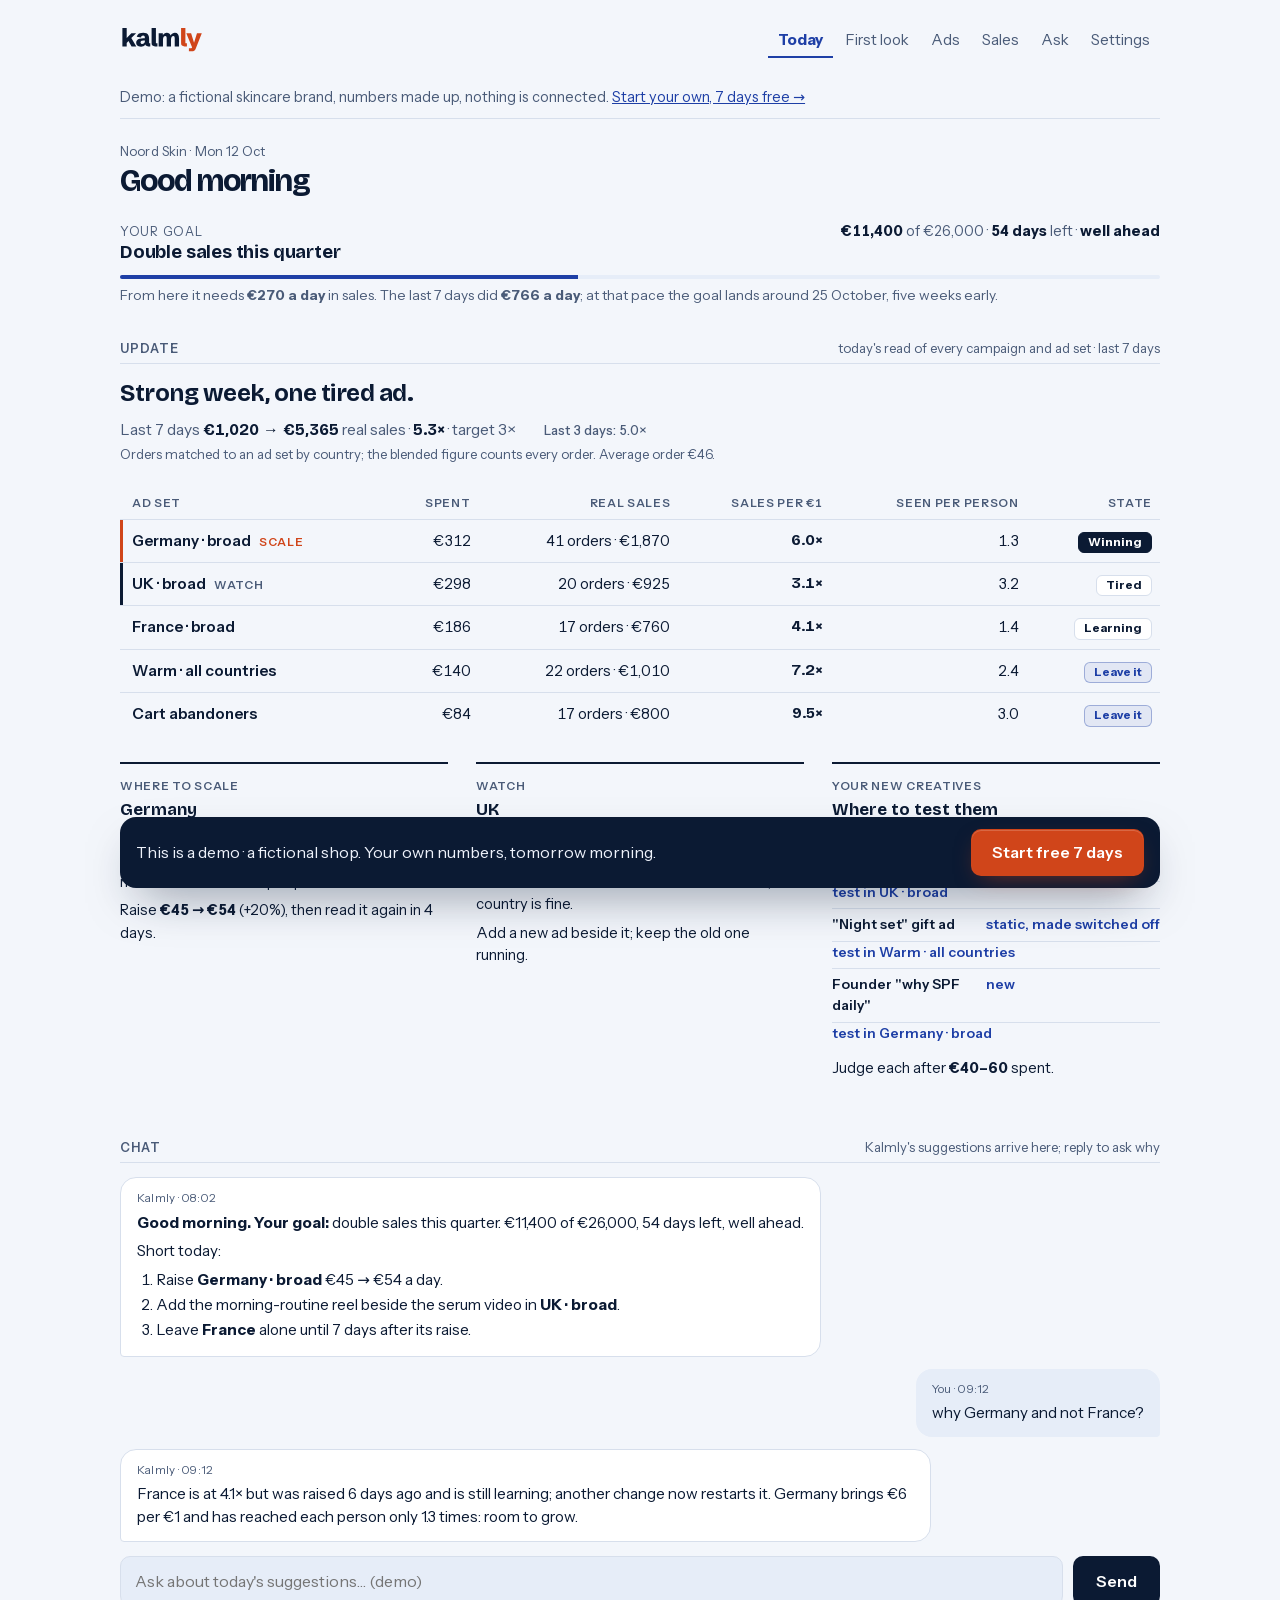
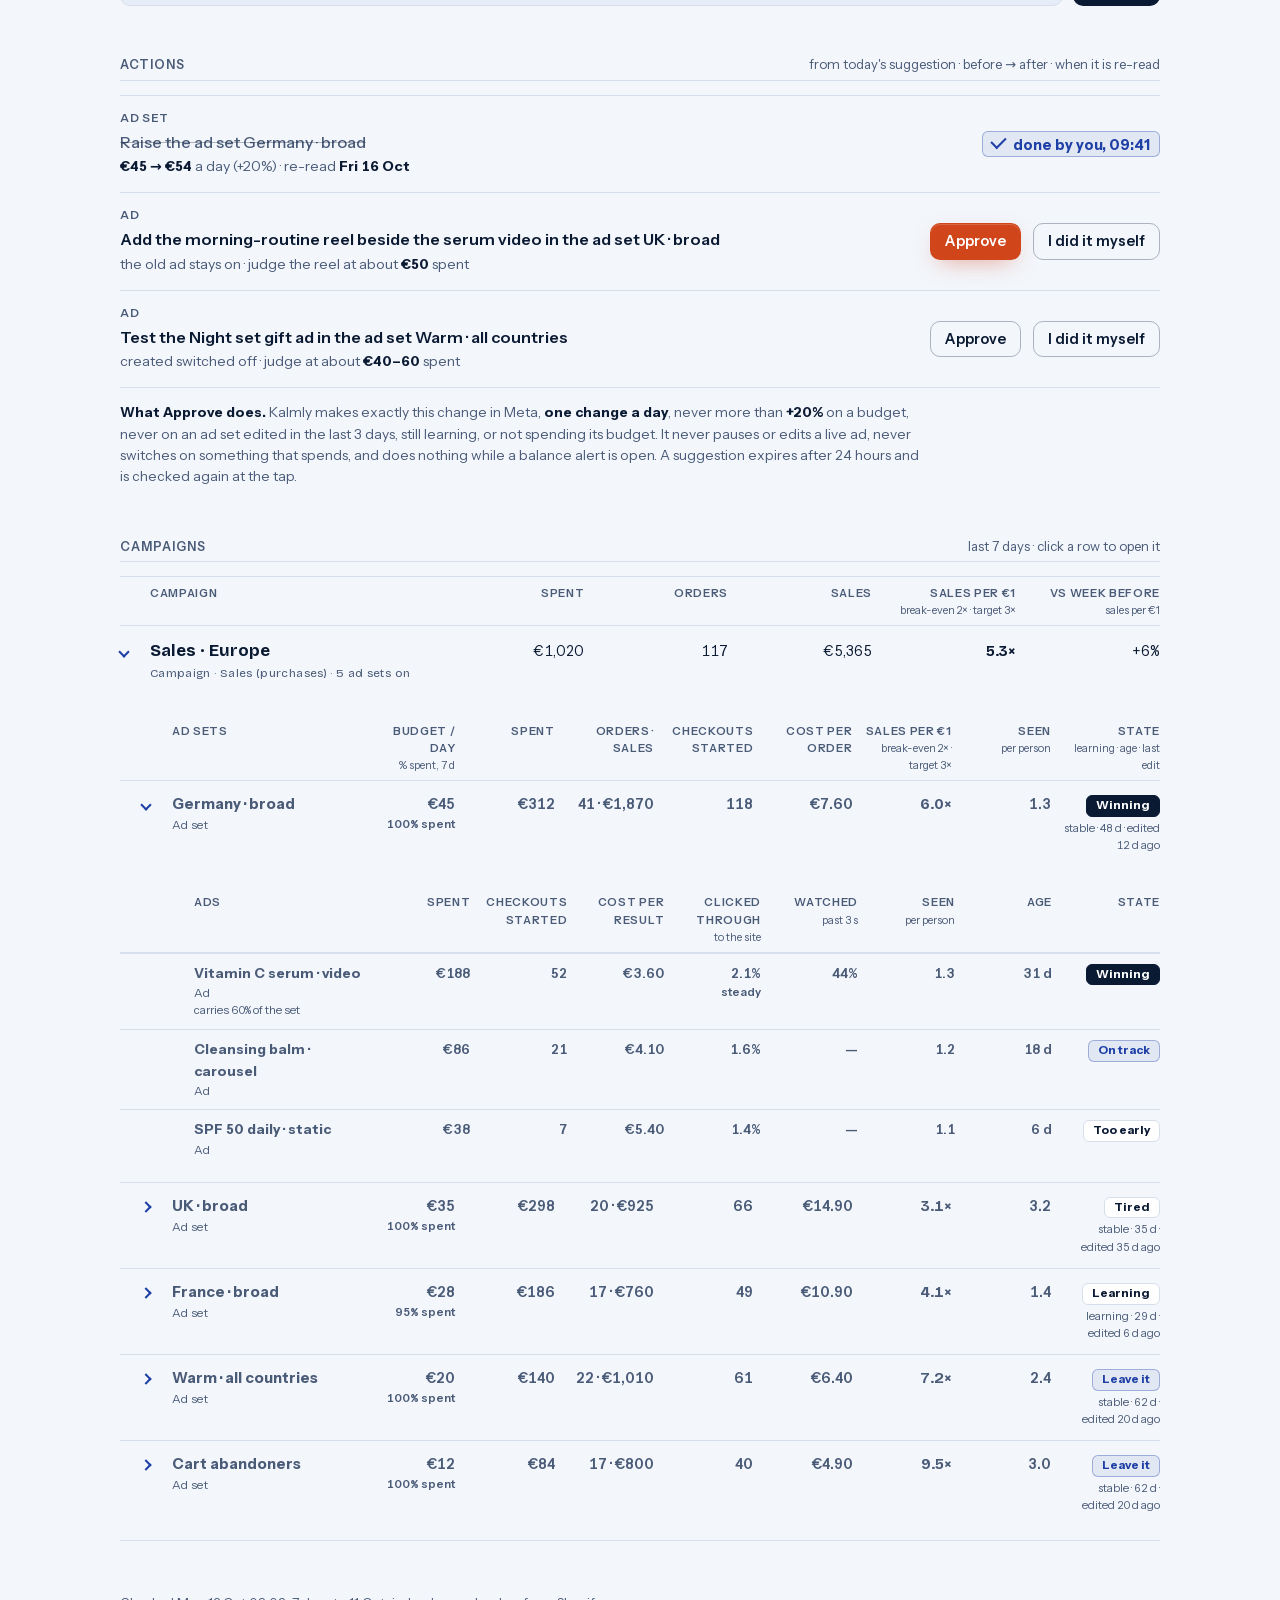
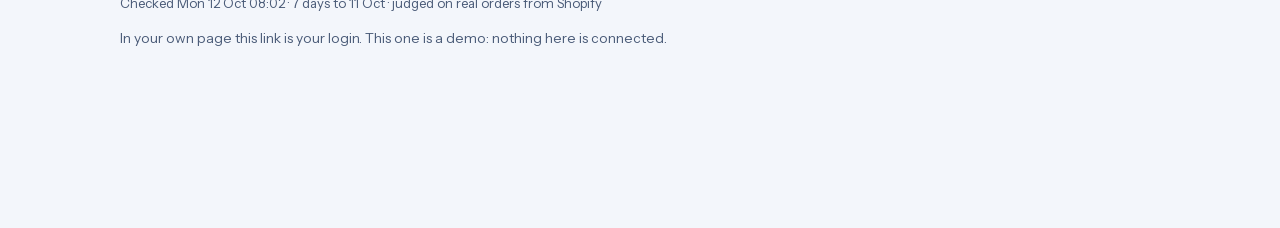
==== commit a8e11ba7: "Legal pages (privacy, terms, data processing), clean footer, self-hosted fonts, 404 page Co-Authored" ====
--- a/demo/index.html
+++ b/demo/index.html
@@ -3,9 +3,8 @@
 <title>Demo dashboard — Kalmly</title><meta name="robots" content="noindex">
 <link rel="icon" type="image/png" sizes="64x64" href="/favicon.png?v=2"><link rel="apple-touch-icon" sizes="180x180" href="/apple-touch-icon.png?v=2">
 <meta name="theme-color" content="#F3F6FB">
-<link rel="preconnect" href="https://fonts.googleapis.com"><link rel="preconnect" href="https://fonts.gstatic.com" crossorigin>
-<link rel="preload" as="style" href="https://fonts.googleapis.com/css2?family=Bricolage+Grotesque:opsz,wght@12..96,600;12..96,700;12..96,800&family=Instrument+Sans:wght@400;500;600;700&display=swap">
-<link rel="stylesheet" href="https://fonts.googleapis.com/css2?family=Bricolage+Grotesque:opsz,wght@12..96,600;12..96,700;12..96,800&family=Instrument+Sans:wght@400;500;600;700&display=swap">
+<link rel="preload" href="/fonts/bricolage-var-latin.woff2" as="font" type="font/woff2" crossorigin><link rel="preload" href="/fonts/instrument-var-latin.woff2" as="font" type="font/woff2" crossorigin>
+<link rel="stylesheet" href="/fonts/fonts.css">
 <style>
 /* Kalmly app: the light half of the "Royal" design (brand/explorations/blue-v2/variants/p3-royal.html).
    Paper page, white sheets, navy text, slate for the quiet lines, royal blue for links, the selected tab and
--- a/fonts/fonts.css
+++ b/fonts/fonts.css
@@ -0,0 +1,37 @@
+/* Self-hosted copies of Bricolage Grotesque (variable: opsz 12–96, wght 200–800) and Instrument Sans (variable: wght 400–700), from Google Fonts (SIL Open Font License). No request leaves kalmly.io for fonts. */
+/* latin */
+@font-face {
+  font-family: 'Bricolage Grotesque';
+  font-style: normal;
+  font-weight: 200 800;
+  font-display: swap;
+  src: url(/fonts/bricolage-var-latin.woff2) format('woff2');
+  unicode-range: U+0000-00FF, U+0131, U+0152-0153, U+02BB-02BC, U+02C6, U+02DA, U+02DC, U+0304, U+0308, U+0329, U+2000-206F, U+20AC, U+2122, U+2191, U+2193, U+2212, U+2215, U+FEFF, U+FFFD;
+}
+/* latin */
+@font-face {
+  font-family: 'Instrument Sans';
+  font-style: normal;
+  font-weight: 400 700;
+  font-display: swap;
+  src: url(/fonts/instrument-var-latin.woff2) format('woff2');
+  unicode-range: U+0000-00FF, U+0131, U+0152-0153, U+02BB-02BC, U+02C6, U+02DA, U+02DC, U+0304, U+0308, U+0329, U+2000-206F, U+20AC, U+2122, U+2191, U+2193, U+2212, U+2215, U+FEFF, U+FFFD;
+}
+/* latin-ext */
+@font-face {
+  font-family: 'Bricolage Grotesque';
+  font-style: normal;
+  font-weight: 200 800;
+  font-display: swap;
+  src: url(/fonts/bricolage-var-latin-ext.woff2) format('woff2');
+  unicode-range: U+0100-02BA, U+02BD-02C5, U+02C7-02CC, U+02CE-02D7, U+02DD-02FF, U+0304, U+0308, U+0329, U+1D00-1DBF, U+1E00-1E9F, U+1EF2-1EFF, U+2020, U+20A0-20AB, U+20AD-20C4, U+2113, U+2C60-2C7F, U+A720-A7FF;
+}
+/* latin-ext */
+@font-face {
+  font-family: 'Instrument Sans';
+  font-style: normal;
+  font-weight: 400 700;
+  font-display: swap;
+  src: url(/fonts/instrument-var-latin-ext.woff2) format('woff2');
+  unicode-range: U+0100-02BA, U+02BD-02C5, U+02C7-02CC, U+02CE-02D7, U+02DD-02FF, U+0304, U+0308, U+0329, U+1D00-1DBF, U+1E00-1E9F, U+1EF2-1EFF, U+2020, U+20A0-20AB, U+20AD-20C4, U+2113, U+2C60-2C7F, U+A720-A7FF;
+}
